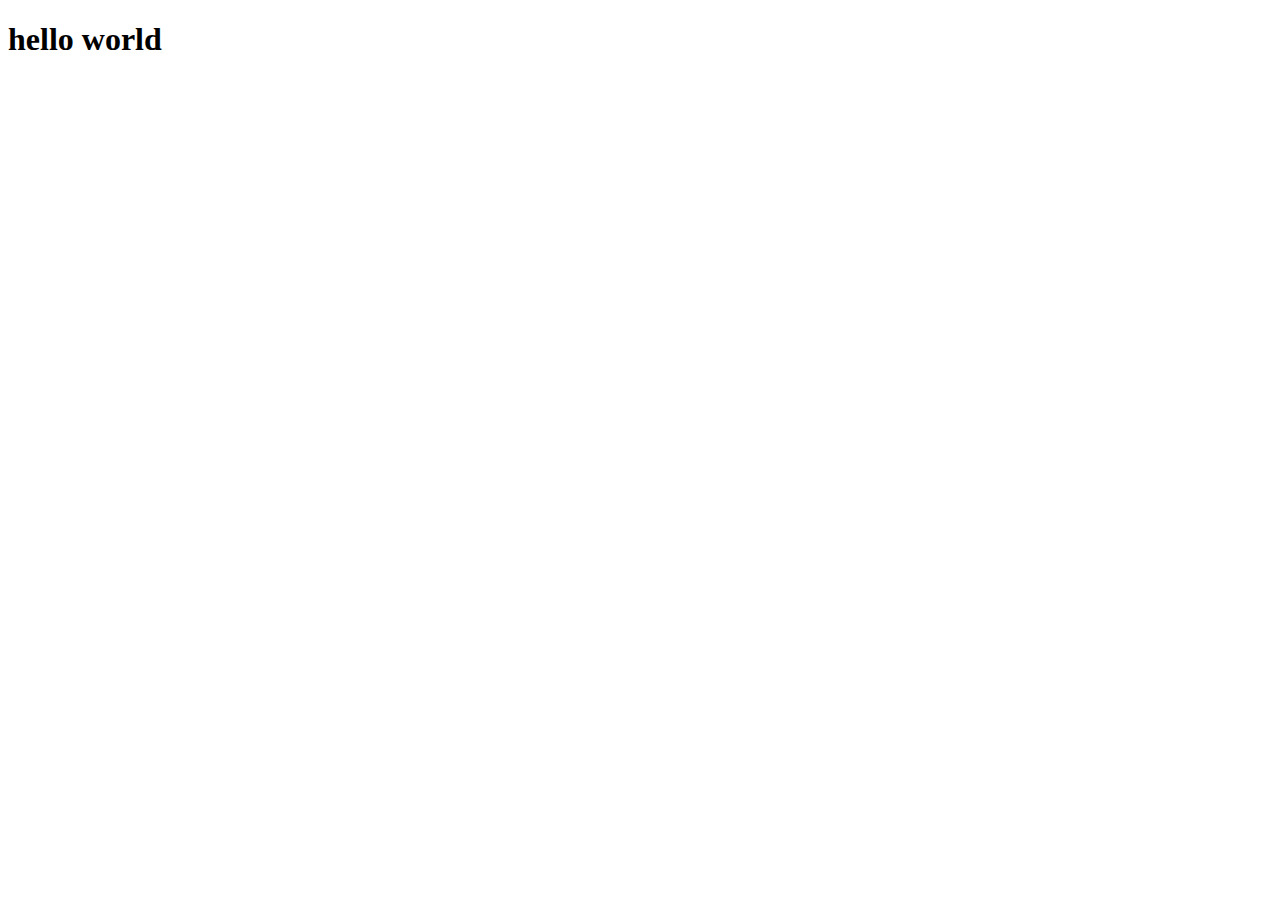
==== Final/index.html @ cf5dac49 "Create index.html" ====
<!DOCTYPE html>
<html lang="en">
<head>
    <meta charset="UTF-8">
    <meta name="viewport" content="width=device-width, initial-scale=1.0">
    <title>Document</title>
</head>
<body>
    <h1>hello world</h1>
</body>
</html>
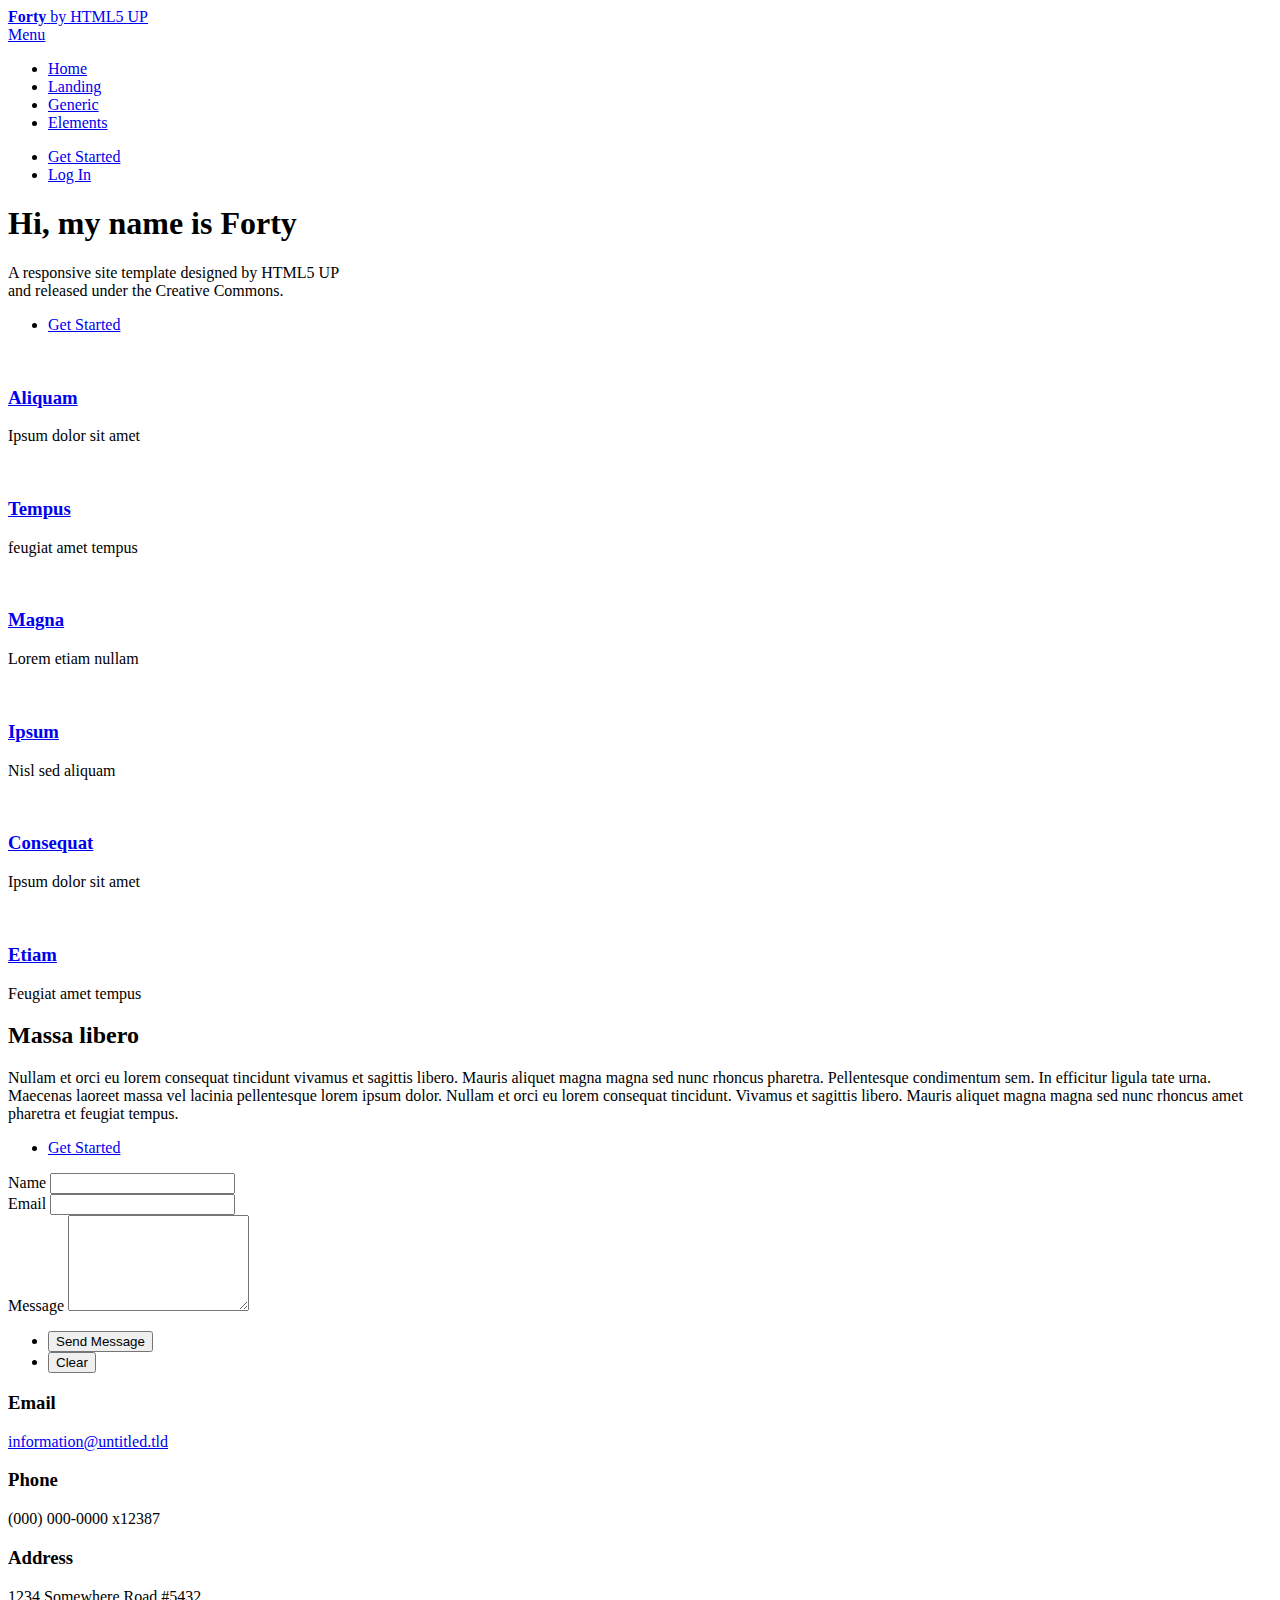
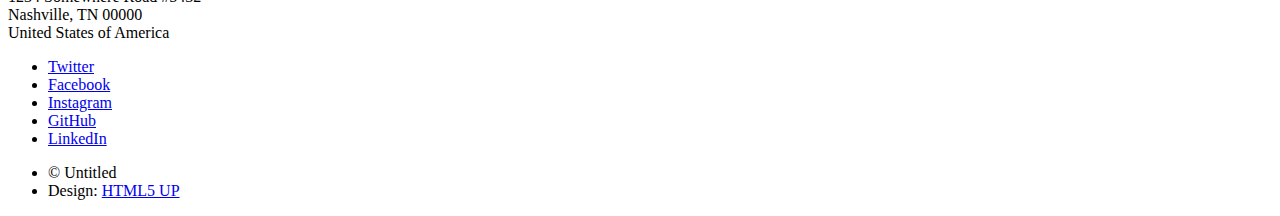
==== commit 26b1578a: "Update index.html" ====
--- a/Final/index.html
+++ b/Final/index.html
@@ -1,11 +1,215 @@
-<!DOCTYPE html>
-<html lang="en">
-<head>
-    <meta charset="UTF-8">
-    <meta name="viewport" content="width=device-width, initial-scale=1.0">
-    <title>Document</title>
-</head>
-<body>
-    <h1>hello world</h1>
-</body>
+<!DOCTYPE HTML>
+<!--
+	Forty by HTML5 UP
+	html5up.net | @ajlkn
+	Free for personal and commercial use under the CCA 3.0 license (html5up.net/license)
+-->
+<html>
+	<head>
+		<title>Forty by HTML5 UP</title>
+		<meta charset="utf-8" />
+		<meta name="viewport" content="width=device-width, initial-scale=1, user-scalable=no" />
+		<link rel="stylesheet" href="assets/css/main.css" />
+		<noscript><link rel="stylesheet" href="assets/css/noscript.css" /></noscript>
+	</head>
+	<body class="is-preload">
+
+		<!-- Wrapper -->
+			<div id="wrapper">
+
+				<!-- Header -->
+					<header id="header" class="alt">
+						<a href="index.html" class="logo"><strong>Forty</strong> <span>by HTML5 UP</span></a>
+						<nav>
+							<a href="#menu">Menu</a>
+						</nav>
+					</header>
+
+				<!-- Menu -->
+					<nav id="menu">
+						<ul class="links">
+							<li><a href="index.html">Home</a></li>
+							<li><a href="landing.html">Landing</a></li>
+							<li><a href="generic.html">Generic</a></li>
+							<li><a href="elements.html">Elements</a></li>
+						</ul>
+						<ul class="actions stacked">
+							<li><a href="#" class="button primary fit">Get Started</a></li>
+							<li><a href="#" class="button fit">Log In</a></li>
+						</ul>
+					</nav>
+
+				<!-- Banner -->
+					<section id="banner" class="major">
+						<div class="inner">
+							<header class="major">
+								<h1>Hi, my name is Forty</h1>
+							</header>
+							<div class="content">
+								<p>A responsive site template designed by HTML5 UP<br />
+								and released under the Creative Commons.</p>
+								<ul class="actions">
+									<li><a href="#one" class="button next scrolly">Get Started</a></li>
+								</ul>
+							</div>
+						</div>
+					</section>
+
+				<!-- Main -->
+					<div id="main">
+
+						<!-- One -->
+							<section id="one" class="tiles">
+								<article>
+									<span class="image">
+										<img src="images/pic01.jpg" alt="" />
+									</span>
+									<header class="major">
+										<h3><a href="landing.html" class="link">Aliquam</a></h3>
+										<p>Ipsum dolor sit amet</p>
+									</header>
+								</article>
+								<article>
+									<span class="image">
+										<img src="images/pic02.jpg" alt="" />
+									</span>
+									<header class="major">
+										<h3><a href="landing.html" class="link">Tempus</a></h3>
+										<p>feugiat amet tempus</p>
+									</header>
+								</article>
+								<article>
+									<span class="image">
+										<img src="images/pic03.jpg" alt="" />
+									</span>
+									<header class="major">
+										<h3><a href="landing.html" class="link">Magna</a></h3>
+										<p>Lorem etiam nullam</p>
+									</header>
+								</article>
+								<article>
+									<span class="image">
+										<img src="images/pic04.jpg" alt="" />
+									</span>
+									<header class="major">
+										<h3><a href="landing.html" class="link">Ipsum</a></h3>
+										<p>Nisl sed aliquam</p>
+									</header>
+								</article>
+								<article>
+									<span class="image">
+										<img src="images/pic05.jpg" alt="" />
+									</span>
+									<header class="major">
+										<h3><a href="landing.html" class="link">Consequat</a></h3>
+										<p>Ipsum dolor sit amet</p>
+									</header>
+								</article>
+								<article>
+									<span class="image">
+										<img src="images/pic06.jpg" alt="" />
+									</span>
+									<header class="major">
+										<h3><a href="landing.html" class="link">Etiam</a></h3>
+										<p>Feugiat amet tempus</p>
+									</header>
+								</article>
+							</section>
+
+						<!-- Two -->
+							<section id="two">
+								<div class="inner">
+									<header class="major">
+										<h2>Massa libero</h2>
+									</header>
+									<p>Nullam et orci eu lorem consequat tincidunt vivamus et sagittis libero. Mauris aliquet magna magna sed nunc rhoncus pharetra. Pellentesque condimentum sem. In efficitur ligula tate urna. Maecenas laoreet massa vel lacinia pellentesque lorem ipsum dolor. Nullam et orci eu lorem consequat tincidunt. Vivamus et sagittis libero. Mauris aliquet magna magna sed nunc rhoncus amet pharetra et feugiat tempus.</p>
+									<ul class="actions">
+										<li><a href="landing.html" class="button next">Get Started</a></li>
+									</ul>
+								</div>
+							</section>
+
+					</div>
+
+				<!-- Contact -->
+					<section id="contact">
+						<div class="inner">
+							<section>
+								<form method="post" action="#">
+									<div class="fields">
+										<div class="field half">
+											<label for="name">Name</label>
+											<input type="text" name="name" id="name" />
+										</div>
+										<div class="field half">
+											<label for="email">Email</label>
+											<input type="text" name="email" id="email" />
+										</div>
+										<div class="field">
+											<label for="message">Message</label>
+											<textarea name="message" id="message" rows="6"></textarea>
+										</div>
+									</div>
+									<ul class="actions">
+										<li><input type="submit" value="Send Message" class="primary" /></li>
+										<li><input type="reset" value="Clear" /></li>
+									</ul>
+								</form>
+							</section>
+							<section class="split">
+								<section>
+									<div class="contact-method">
+										<span class="icon solid alt fa-envelope"></span>
+										<h3>Email</h3>
+										<a href="#">information@untitled.tld</a>
+									</div>
+								</section>
+								<section>
+									<div class="contact-method">
+										<span class="icon solid alt fa-phone"></span>
+										<h3>Phone</h3>
+										<span>(000) 000-0000 x12387</span>
+									</div>
+								</section>
+								<section>
+									<div class="contact-method">
+										<span class="icon solid alt fa-home"></span>
+										<h3>Address</h3>
+										<span>1234 Somewhere Road #5432<br />
+										Nashville, TN 00000<br />
+										United States of America</span>
+									</div>
+								</section>
+							</section>
+						</div>
+					</section>
+
+				<!-- Footer -->
+					<footer id="footer">
+						<div class="inner">
+							<ul class="icons">
+								<li><a href="#" class="icon brands alt fa-twitter"><span class="label">Twitter</span></a></li>
+								<li><a href="#" class="icon brands alt fa-facebook-f"><span class="label">Facebook</span></a></li>
+								<li><a href="#" class="icon brands alt fa-instagram"><span class="label">Instagram</span></a></li>
+								<li><a href="#" class="icon brands alt fa-github"><span class="label">GitHub</span></a></li>
+								<li><a href="#" class="icon brands alt fa-linkedin-in"><span class="label">LinkedIn</span></a></li>
+							</ul>
+							<ul class="copyright">
+								<li>&copy; Untitled</li><li>Design: <a href="https://html5up.net">HTML5 UP</a></li>
+							</ul>
+						</div>
+					</footer>
+
+			</div>
+
+		<!-- Scripts -->
+			<script src="assets/js/jquery.min.js"></script>
+			<script src="assets/js/jquery.scrolly.min.js"></script>
+			<script src="assets/js/jquery.scrollex.min.js"></script>
+			<script src="assets/js/browser.min.js"></script>
+			<script src="assets/js/breakpoints.min.js"></script>
+			<script src="assets/js/util.js"></script>
+			<script src="assets/js/main.js"></script>
+
+	</body>
 </html>
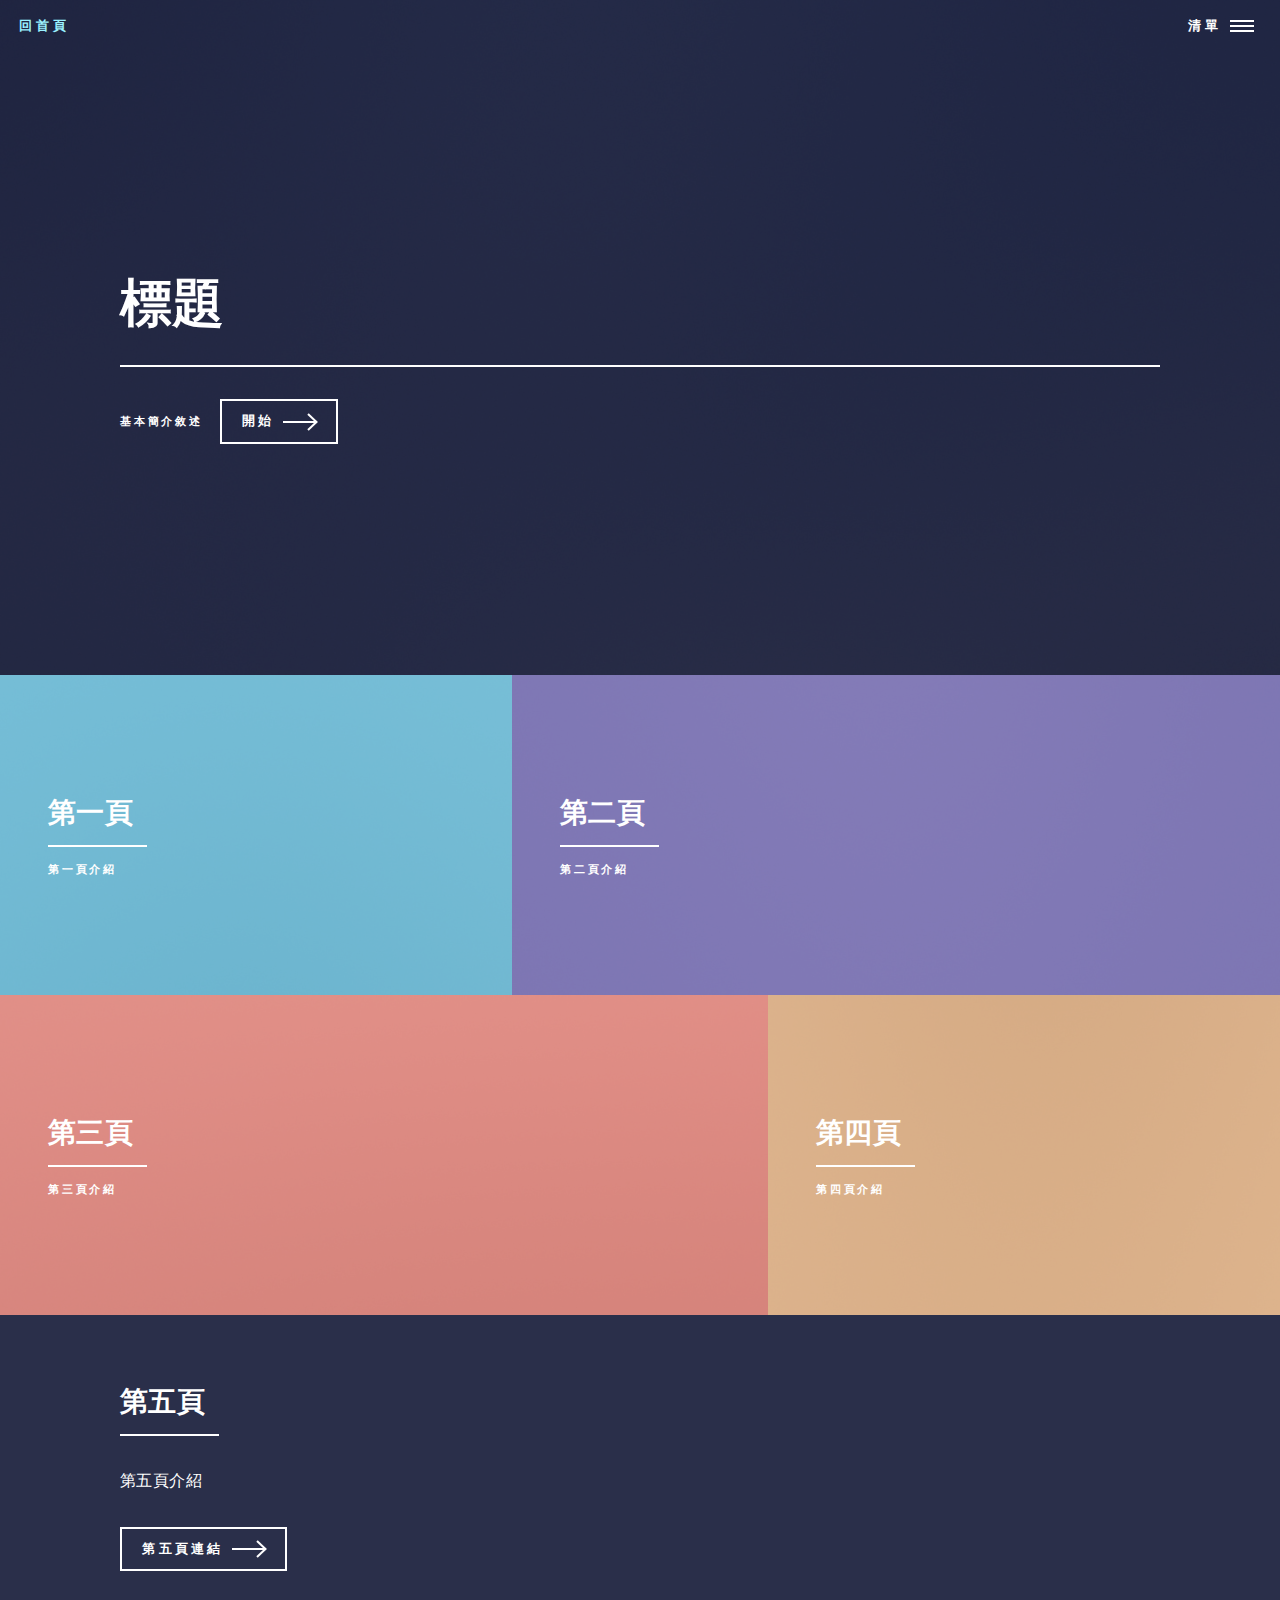
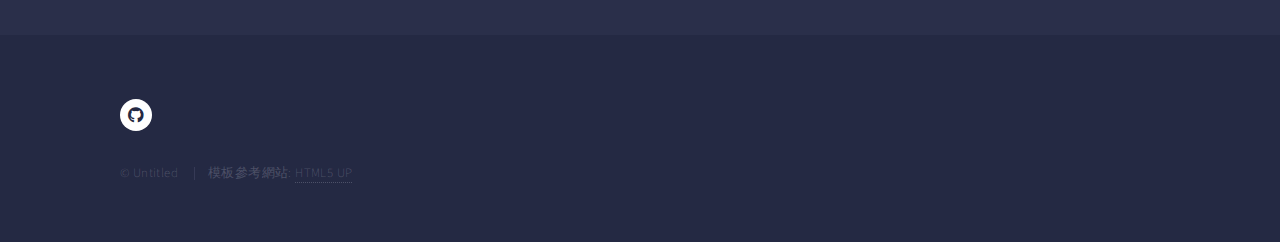
==== commit 9d9ea810: "Update index.html" ====
--- a/Final/index.html
+++ b/Final/index.html
@@ -5,211 +5,194 @@
 	Free for personal and commercial use under the CCA 3.0 license (html5up.net/license)
 -->
 <html>
-	<head>
-		<title>Forty by HTML5 UP</title>
-		<meta charset="utf-8" />
-		<meta name="viewport" content="width=device-width, initial-scale=1, user-scalable=no" />
-		<link rel="stylesheet" href="assets/css/main.css" />
-		<noscript><link rel="stylesheet" href="assets/css/noscript.css" /></noscript>
-	</head>
-	<body class="is-preload">
 
-		<!-- Wrapper -->
-			<div id="wrapper">
+<head>
+    <title>B10856008 期末rwd</title>
+    <meta charset="utf-8" />
+    <meta name="viewport" content="width=device-width, initial-scale=1, user-scalable=no" />
+    <link rel="stylesheet" href="assets/css/main.css" />
+    <noscript><link rel="stylesheet" href="assets/css/noscript.css" /></noscript>
+</head>
 
-				<!-- Header -->
-					<header id="header" class="alt">
-						<a href="index.html" class="logo"><strong>Forty</strong> <span>by HTML5 UP</span></a>
-						<nav>
-							<a href="#menu">Menu</a>
-						</nav>
-					</header>
+<body class="is-preload">
 
-				<!-- Menu -->
-					<nav id="menu">
-						<ul class="links">
-							<li><a href="index.html">Home</a></li>
-							<li><a href="landing.html">Landing</a></li>
-							<li><a href="generic.html">Generic</a></li>
-							<li><a href="elements.html">Elements</a></li>
-						</ul>
-						<ul class="actions stacked">
-							<li><a href="#" class="button primary fit">Get Started</a></li>
-							<li><a href="#" class="button fit">Log In</a></li>
-						</ul>
-					</nav>
+    <!-- Wrapper -->
+    <div id="wrapper">
 
-				<!-- Banner -->
-					<section id="banner" class="major">
-						<div class="inner">
-							<header class="major">
-								<h1>Hi, my name is Forty</h1>
-							</header>
-							<div class="content">
-								<p>A responsive site template designed by HTML5 UP<br />
-								and released under the Creative Commons.</p>
-								<ul class="actions">
-									<li><a href="#one" class="button next scrolly">Get Started</a></li>
-								</ul>
-							</div>
-						</div>
-					</section>
+        <!-- Header -->
+        <header id="header" class="alt">
+            <a href="index.html" class="logo"><span>回首頁</span></a>
+            <nav>
+                <a href="#menu">清單</a>
+            </nav>
+        </header>
 
-				<!-- Main -->
-					<div id="main">
+        <!-- Menu -->
+        <nav id="menu">
+            <ul class="links">
+                <li><a href="index.html">主頁</a></li>
+                <li><a href="">第一頁</a></li>
+                <li><a href="">第二頁</a></li>
+                <li><a href="">第三頁</a></li>
+                <li><a href="">第四頁</a></li>
+                <li><a href="">第五頁</a></li>
+            </ul>
+        </nav>
 
-						<!-- One -->
-							<section id="one" class="tiles">
-								<article>
-									<span class="image">
+        <!-- Banner -->
+        <section id="banner" class="major">
+            <div class="inner">
+                <header class="major">
+                    <h1>標題</h1>
+                </header>
+                <div class="content">
+                    <p>基本簡介敘述</p>
+                    <ul class="actions">
+                        <li><a href="#one" class="button next scrolly">開始</a></li>
+                    </ul>
+                </div>
+            </div>
+        </section>
+
+        <!-- Main -->
+        <div id="main">
+
+            <!-- One -->
+            <section id="one" class="tiles">
+                <article>
+                    <span class="image">
 										<img src="images/pic01.jpg" alt="" />
 									</span>
-									<header class="major">
-										<h3><a href="landing.html" class="link">Aliquam</a></h3>
-										<p>Ipsum dolor sit amet</p>
-									</header>
-								</article>
-								<article>
-									<span class="image">
+                    <header class="major">
+                        <h3><a href="" class="link">第一頁</a></h3>
+                        <p>第一頁介紹</p>
+                    </header>
+                </article>
+                <article>
+                    <span class="image">
 										<img src="images/pic02.jpg" alt="" />
 									</span>
-									<header class="major">
-										<h3><a href="landing.html" class="link">Tempus</a></h3>
-										<p>feugiat amet tempus</p>
-									</header>
-								</article>
-								<article>
-									<span class="image">
+                    <header class="major">
+                        <h3><a href="landing.html" class="link">第二頁</a></h3>
+                        <p>第二頁介紹</p>
+                    </header>
+                </article>
+                <article>
+                    <span class="image">
 										<img src="images/pic03.jpg" alt="" />
 									</span>
-									<header class="major">
-										<h3><a href="landing.html" class="link">Magna</a></h3>
-										<p>Lorem etiam nullam</p>
-									</header>
-								</article>
-								<article>
-									<span class="image">
+                    <header class="major">
+                        <h3><a href="landing.html" class="link">第三頁</a></h3>
+                        <p>第三頁介紹</p>
+                    </header>
+                </article>
+                <article>
+                    <span class="image">
 										<img src="images/pic04.jpg" alt="" />
 									</span>
-									<header class="major">
-										<h3><a href="landing.html" class="link">Ipsum</a></h3>
-										<p>Nisl sed aliquam</p>
-									</header>
-								</article>
-								<article>
-									<span class="image">
-										<img src="images/pic05.jpg" alt="" />
-									</span>
-									<header class="major">
-										<h3><a href="landing.html" class="link">Consequat</a></h3>
-										<p>Ipsum dolor sit amet</p>
-									</header>
-								</article>
-								<article>
-									<span class="image">
-										<img src="images/pic06.jpg" alt="" />
-									</span>
-									<header class="major">
-										<h3><a href="landing.html" class="link">Etiam</a></h3>
-										<p>Feugiat amet tempus</p>
-									</header>
-								</article>
-							</section>
+                    <header class="major">
+                        <h3>
+                            <a href="landing.html" class="link">第四頁</a>
+                        </h3>
+                        <p>第四頁介紹</p>
+                    </header>
+                </article>
+                </header>
+                </article>
+            </section>
 
-						<!-- Two -->
-							<section id="two">
-								<div class="inner">
-									<header class="major">
-										<h2>Massa libero</h2>
-									</header>
-									<p>Nullam et orci eu lorem consequat tincidunt vivamus et sagittis libero. Mauris aliquet magna magna sed nunc rhoncus pharetra. Pellentesque condimentum sem. In efficitur ligula tate urna. Maecenas laoreet massa vel lacinia pellentesque lorem ipsum dolor. Nullam et orci eu lorem consequat tincidunt. Vivamus et sagittis libero. Mauris aliquet magna magna sed nunc rhoncus amet pharetra et feugiat tempus.</p>
-									<ul class="actions">
-										<li><a href="landing.html" class="button next">Get Started</a></li>
-									</ul>
-								</div>
-							</section>
+            <!-- Two -->
+            <section id="two">
+                <div class="inner">
+                    <header class="major">
+                        <h2>第五頁</h2>
+                    </header>
+                    <p>第五頁介紹</p>
+                    <ul class="actions">
+                        <li><a href="" class="button next">第五頁連結</a></li>
+                    </ul>
+                </div>
+            </section>
 
-					</div>
+        </div>
 
-				<!-- Contact -->
-					<section id="contact">
-						<div class="inner">
-							<section>
-								<form method="post" action="#">
-									<div class="fields">
-										<div class="field half">
-											<label for="name">Name</label>
-											<input type="text" name="name" id="name" />
-										</div>
-										<div class="field half">
-											<label for="email">Email</label>
-											<input type="text" name="email" id="email" />
-										</div>
-										<div class="field">
-											<label for="message">Message</label>
-											<textarea name="message" id="message" rows="6"></textarea>
-										</div>
-									</div>
-									<ul class="actions">
-										<li><input type="submit" value="Send Message" class="primary" /></li>
-										<li><input type="reset" value="Clear" /></li>
-									</ul>
-								</form>
-							</section>
-							<section class="split">
-								<section>
-									<div class="contact-method">
-										<span class="icon solid alt fa-envelope"></span>
-										<h3>Email</h3>
-										<a href="#">information@untitled.tld</a>
-									</div>
-								</section>
-								<section>
-									<div class="contact-method">
-										<span class="icon solid alt fa-phone"></span>
-										<h3>Phone</h3>
-										<span>(000) 000-0000 x12387</span>
-									</div>
-								</section>
-								<section>
-									<div class="contact-method">
-										<span class="icon solid alt fa-home"></span>
-										<h3>Address</h3>
-										<span>1234 Somewhere Road #5432<br />
+        <!-- Contact -->
+        <!--       <section id="contact">
+            <div class="inner">
+                <section>
+                    <form method="post" action="#">
+                        <div class="fields">
+                            <div class="field half">
+                                <label for="name">Name</label>
+                                <input type="text" name="name" id="name" />
+                            </div>
+                            <div class="field half">
+                                <label for="email">Email</label>
+                                <input type="text" name="email" id="email" />
+                            </div>
+                            <div class="field">
+                                <label for="message">Message</label>
+                                <textarea name="message" id="message" rows="6"></textarea>
+                            </div>
+                        </div>
+                        <ul class="actions">
+                            <li><input type="submit" value="Send Message" class="primary" /></li>
+                            <li><input type="reset" value="Clear" /></li>
+                        </ul>
+                    </form>
+                </section>
+                <section class="split">
+                    <section>
+                        <div class="contact-method">
+                            <span class="icon solid alt fa-envelope"></span>
+                            <h3>Email</h3>
+                            <a href="#">information@untitled.tld</a>
+                        </div>
+                    </section>
+                    <section>
+                        <div class="contact-method">
+                            <span class="icon solid alt fa-phone"></span>
+                            <h3>Phone</h3>
+                            <span>(000) 000-0000 x12387</span>
+                        </div>
+                    </section>
+                    <section>
+                        <div class="contact-method">
+                            <span class="icon solid alt fa-home"></span>
+                            <h3>Address</h3>
+                            <span>1234 Somewhere Road #5432<br />
 										Nashville, TN 00000<br />
 										United States of America</span>
-									</div>
-								</section>
-							</section>
-						</div>
-					</section>
+                        </div>
+                    </section>
+                </section>
+            </div>
+        </section>
+-->
+        <!-- Footer -->
+        <footer id="footer">
+            <div class="inner">
+                <ul class="icons">
+                    <li><a href="#" class="icon brands alt fa-github"><span class="label">GitHub</span></a></li>
+                </ul>
+                <ul class="copyright">
+                    <li>&copy; Untitled</li>
+                    <li>模板參考網站: <a href="https://html5up.net">HTML5 UP</a></li>
+                </ul>
+            </div>
+        </footer>
 
-				<!-- Footer -->
-					<footer id="footer">
-						<div class="inner">
-							<ul class="icons">
-								<li><a href="#" class="icon brands alt fa-twitter"><span class="label">Twitter</span></a></li>
-								<li><a href="#" class="icon brands alt fa-facebook-f"><span class="label">Facebook</span></a></li>
-								<li><a href="#" class="icon brands alt fa-instagram"><span class="label">Instagram</span></a></li>
-								<li><a href="#" class="icon brands alt fa-github"><span class="label">GitHub</span></a></li>
-								<li><a href="#" class="icon brands alt fa-linkedin-in"><span class="label">LinkedIn</span></a></li>
-							</ul>
-							<ul class="copyright">
-								<li>&copy; Untitled</li><li>Design: <a href="https://html5up.net">HTML5 UP</a></li>
-							</ul>
-						</div>
-					</footer>
+    </div>
 
-			</div>
+    <!-- Scripts -->
+    <script src="assets/js/jquery.min.js"></script>
+    <script src="assets/js/jquery.scrolly.min.js"></script>
+    <script src="assets/js/jquery.scrollex.min.js"></script>
+    <script src="assets/js/browser.min.js"></script>
+    <script src="assets/js/breakpoints.min.js"></script>
+    <script src="assets/js/util.js"></script>
+    <script src="assets/js/main.js"></script>
 
-		<!-- Scripts -->
-			<script src="assets/js/jquery.min.js"></script>
-			<script src="assets/js/jquery.scrolly.min.js"></script>
-			<script src="assets/js/jquery.scrollex.min.js"></script>
-			<script src="assets/js/browser.min.js"></script>
-			<script src="assets/js/breakpoints.min.js"></script>
-			<script src="assets/js/util.js"></script>
-			<script src="assets/js/main.js"></script>
+</body>
 
-	</body>
 </html>
--- a/Final/assets/css/main.css
+++ b/Final/assets/css/main.css
@@ -0,0 +1,3952 @@
+@import url(fontawesome-all.min.css);
+@import url("https://fonts.googleapis.com/css?family=Source+Sans+Pro:300,300italic,600,600italic");
+
+/*
+	Forty by HTML5 UP
+	html5up.net | @ajlkn
+	Free for personal and commercial use under the CCA 3.0 license (html5up.net/license)
+*/
+
+html, body, div, span, applet, object,
+iframe, h1, h2, h3, h4, h5, h6, p, blockquote,
+pre, a, abbr, acronym, address, big, cite,
+code, del, dfn, em, img, ins, kbd, q, s, samp,
+small, strike, strong, sub, sup, tt, var, b,
+u, i, center, dl, dt, dd, ol, ul, li, fieldset,
+form, label, legend, table, caption, tbody,
+tfoot, thead, tr, th, td, article, aside,
+canvas, details, embed, figure, figcaption,
+footer, header, hgroup, menu, nav, output, ruby,
+section, summary, time, mark, audio, video {
+	margin: 0;
+	padding: 0;
+	border: 0;
+	font-size: 100%;
+	font: inherit;
+	vertical-align: baseline;}
+
+article, aside, details, figcaption, figure,
+footer, header, hgroup, menu, nav, section {
+	display: block;}
+
+body {
+	line-height: 1;
+}
+
+ol, ul {
+	list-style: none;
+}
+
+blockquote, q {
+	quotes: none;
+}
+
+	blockquote:before, blockquote:after, q:before, q:after {
+		content: '';
+		content: none;
+	}
+
+table {
+	border-collapse: collapse;
+	border-spacing: 0;
+}
+
+body {
+	-webkit-text-size-adjust: none;
+}
+
+mark {
+	background-color: transparent;
+	color: inherit;
+}
+
+input::-moz-focus-inner {
+	border: 0;
+	padding: 0;
+}
+
+input, select, textarea {
+	-moz-appearance: none;
+	-webkit-appearance: none;
+	-ms-appearance: none;
+	appearance: none;
+}
+
+/* Basic */
+
+	@-ms-viewport {
+		width: device-width;
+	}
+
+	body {
+		-ms-overflow-style: scrollbar;
+	}
+
+	@media screen and (max-width: 480px) {
+
+		html, body {
+			min-width: 320px;
+		}
+
+	}
+
+	html {
+		box-sizing: border-box;
+	}
+
+	*, *:before, *:after {
+		box-sizing: inherit;
+	}
+
+	body {
+		background: #242943;
+	}
+
+		body.is-preload *, body.is-preload *:before, body.is-preload *:after {
+			-moz-animation: none !important;
+			-webkit-animation: none !important;
+			-ms-animation: none !important;
+			animation: none !important;
+			-moz-transition: none !important;
+			-webkit-transition: none !important;
+			-ms-transition: none !important;
+			transition: none !important;
+		}
+
+/* Type */
+
+	body, input, select, textarea {
+		color: #ffffff;
+		font-family: "Source Sans Pro", Helvetica, sans-serif;
+		font-size: 17pt;
+		font-weight: 300;
+		letter-spacing: 0.025em;
+		line-height: 1.65;
+	}
+
+		@media screen and (max-width: 1680px) {
+
+			body, input, select, textarea {
+				font-size: 14pt;
+			}
+
+		}
+
+		@media screen and (max-width: 1280px) {
+
+			body, input, select, textarea {
+				font-size: 12pt;
+			}
+
+		}
+
+		@media screen and (max-width: 360px) {
+
+			body, input, select, textarea {
+				font-size: 11pt;
+			}
+
+		}
+
+	a {
+		-moz-transition: color 0.2s ease-in-out, border-bottom-color 0.2s ease-in-out;
+		-webkit-transition: color 0.2s ease-in-out, border-bottom-color 0.2s ease-in-out;
+		-ms-transition: color 0.2s ease-in-out, border-bottom-color 0.2s ease-in-out;
+		transition: color 0.2s ease-in-out, border-bottom-color 0.2s ease-in-out;
+		border-bottom: dotted 1px;
+		color: inherit;
+		text-decoration: none;
+	}
+
+		a:hover {
+			border-bottom-color: transparent;
+			color: #9bf1ff !important;
+		}
+
+		a:active {
+			color: #53e3fb !important;
+		}
+
+	strong, b {
+		color: #ffffff;
+		font-weight: 600;
+	}
+
+	em, i {
+		font-style: italic;
+	}
+
+	p {
+		margin: 0 0 2em 0;
+	}
+
+	h1, h2, h3, h4, h5, h6 {
+		color: #ffffff;
+		font-weight: 600;
+		line-height: 1.65;
+		margin: 0 0 1em 0;
+	}
+
+		h1 a, h2 a, h3 a, h4 a, h5 a, h6 a {
+			color: inherit;
+			border-bottom: 0;
+		}
+
+	h1 {
+		font-size: 2.5em;
+	}
+
+	h2 {
+		font-size: 1.75em;
+	}
+
+	h3 {
+		font-size: 1.35em;
+	}
+
+	h4 {
+		font-size: 1.1em;
+	}
+
+	h5 {
+		font-size: 0.9em;
+	}
+
+	h6 {
+		font-size: 0.7em;
+	}
+
+	@media screen and (max-width: 736px) {
+
+		h1 {
+			font-size: 2em;
+		}
+
+		h2 {
+			font-size: 1.5em;
+		}
+
+		h3 {
+			font-size: 1.25em;
+		}
+
+	}
+
+	sub {
+		font-size: 0.8em;
+		position: relative;
+		top: 0.5em;
+	}
+
+	sup {
+		font-size: 0.8em;
+		position: relative;
+		top: -0.5em;
+	}
+
+	blockquote {
+		border-left: solid 4px rgba(212, 212, 255, 0.1);
+		font-style: italic;
+		margin: 0 0 2em 0;
+		padding: 0.5em 0 0.5em 2em;
+	}
+
+	code {
+		background: rgba(212, 212, 255, 0.035);
+		font-family: "Courier New", monospace;
+		font-size: 0.9em;
+		margin: 0 0.25em;
+		padding: 0.25em 0.65em;
+	}
+
+	pre {
+		-webkit-overflow-scrolling: touch;
+		font-family: "Courier New", monospace;
+		font-size: 0.9em;
+		margin: 0 0 2em 0;
+	}
+
+		pre code {
+			display: block;
+			line-height: 1.75;
+			padding: 1em 1.5em;
+			overflow-x: auto;
+		}
+
+	hr {
+		border: 0;
+		border-bottom: solid 1px rgba(212, 212, 255, 0.1);
+		margin: 2em 0;
+	}
+
+		hr.major {
+			margin: 3em 0;
+		}
+
+	.align-left {
+		text-align: left;
+	}
+
+	.align-center {
+		text-align: center;
+	}
+
+	.align-right {
+		text-align: right;
+	}
+
+/* Row */
+
+	.row {
+		display: flex;
+		flex-wrap: wrap;
+		box-sizing: border-box;
+		align-items: stretch;
+	}
+
+		.row > * {
+			box-sizing: border-box;
+		}
+
+		.row.gtr-uniform > * > :last-child {
+			margin-bottom: 0;
+		}
+
+		.row.aln-left {
+			justify-content: flex-start;
+		}
+
+		.row.aln-center {
+			justify-content: center;
+		}
+
+		.row.aln-right {
+			justify-content: flex-end;
+		}
+
+		.row.aln-top {
+			align-items: flex-start;
+		}
+
+		.row.aln-middle {
+			align-items: center;
+		}
+
+		.row.aln-bottom {
+			align-items: flex-end;
+		}
+
+		.row > .imp {
+			order: -1;
+		}
+
+		.row > .col-1 {
+			width: 8.33333%;
+		}
+
+		.row > .off-1 {
+			margin-left: 8.33333%;
+		}
+
+		.row > .col-2 {
+			width: 16.66667%;
+		}
+
+		.row > .off-2 {
+			margin-left: 16.66667%;
+		}
+
+		.row > .col-3 {
+			width: 25%;
+		}
+
+		.row > .off-3 {
+			margin-left: 25%;
+		}
+
+		.row > .col-4 {
+			width: 33.33333%;
+		}
+
+		.row > .off-4 {
+			margin-left: 33.33333%;
+		}
+
+		.row > .col-5 {
+			width: 41.66667%;
+		}
+
+		.row > .off-5 {
+			margin-left: 41.66667%;
+		}
+
+		.row > .col-6 {
+			width: 50%;
+		}
+
+		.row > .off-6 {
+			margin-left: 50%;
+		}
+
+		.row > .col-7 {
+			width: 58.33333%;
+		}
+
+		.row > .off-7 {
+			margin-left: 58.33333%;
+		}
+
+		.row > .col-8 {
+			width: 66.66667%;
+		}
+
+		.row > .off-8 {
+			margin-left: 66.66667%;
+		}
+
+		.row > .col-9 {
+			width: 75%;
+		}
+
+		.row > .off-9 {
+			margin-left: 75%;
+		}
+
+		.row > .col-10 {
+			width: 83.33333%;
+		}
+
+		.row > .off-10 {
+			margin-left: 83.33333%;
+		}
+
+		.row > .col-11 {
+			width: 91.66667%;
+		}
+
+		.row > .off-11 {
+			margin-left: 91.66667%;
+		}
+
+		.row > .col-12 {
+			width: 100%;
+		}
+
+		.row > .off-12 {
+			margin-left: 100%;
+		}
+
+		.row.gtr-0 {
+			margin-top: 0;
+			margin-left: 0em;
+		}
+
+			.row.gtr-0 > * {
+				padding: 0 0 0 0em;
+			}
+
+			.row.gtr-0.gtr-uniform {
+				margin-top: 0em;
+			}
+
+				.row.gtr-0.gtr-uniform > * {
+					padding-top: 0em;
+				}
+
+		.row.gtr-25 {
+			margin-top: 0;
+			margin-left: -0.5em;
+		}
+
+			.row.gtr-25 > * {
+				padding: 0 0 0 0.5em;
+			}
+
+			.row.gtr-25.gtr-uniform {
+				margin-top: -0.5em;
+			}
+
+				.row.gtr-25.gtr-uniform > * {
+					padding-top: 0.5em;
+				}
+
+		.row.gtr-50 {
+			margin-top: 0;
+			margin-left: -1em;
+		}
+
+			.row.gtr-50 > * {
+				padding: 0 0 0 1em;
+			}
+
+			.row.gtr-50.gtr-uniform {
+				margin-top: -1em;
+			}
+
+				.row.gtr-50.gtr-uniform > * {
+					padding-top: 1em;
+				}
+
+		.row {
+			margin-top: 0;
+			margin-left: -2em;
+		}
+
+			.row > * {
+				padding: 0 0 0 2em;
+			}
+
+			.row.gtr-uniform {
+				margin-top: -2em;
+			}
+
+				.row.gtr-uniform > * {
+					padding-top: 2em;
+				}
+
+		.row.gtr-150 {
+			margin-top: 0;
+			margin-left: -3em;
+		}
+
+			.row.gtr-150 > * {
+				padding: 0 0 0 3em;
+			}
+
+			.row.gtr-150.gtr-uniform {
+				margin-top: -3em;
+			}
+
+				.row.gtr-150.gtr-uniform > * {
+					padding-top: 3em;
+				}
+
+		.row.gtr-200 {
+			margin-top: 0;
+			margin-left: -4em;
+		}
+
+			.row.gtr-200 > * {
+				padding: 0 0 0 4em;
+			}
+
+			.row.gtr-200.gtr-uniform {
+				margin-top: -4em;
+			}
+
+				.row.gtr-200.gtr-uniform > * {
+					padding-top: 4em;
+				}
+
+		@media screen and (max-width: 1680px) {
+
+			.row {
+				display: flex;
+				flex-wrap: wrap;
+				box-sizing: border-box;
+				align-items: stretch;
+			}
+
+				.row > * {
+					box-sizing: border-box;
+				}
+
+				.row.gtr-uniform > * > :last-child {
+					margin-bottom: 0;
+				}
+
+				.row.aln-left {
+					justify-content: flex-start;
+				}
+
+				.row.aln-center {
+					justify-content: center;
+				}
+
+				.row.aln-right {
+					justify-content: flex-end;
+				}
+
+				.row.aln-top {
+					align-items: flex-start;
+				}
+
+				.row.aln-middle {
+					align-items: center;
+				}
+
+				.row.aln-bottom {
+					align-items: flex-end;
+				}
+
+				.row > .imp-xlarge {
+					order: -1;
+				}
+
+				.row > .col-1-xlarge {
+					width: 8.33333%;
+				}
+
+				.row > .off-1-xlarge {
+					margin-left: 8.33333%;
+				}
+
+				.row > .col-2-xlarge {
+					width: 16.66667%;
+				}
+
+				.row > .off-2-xlarge {
+					margin-left: 16.66667%;
+				}
+
+				.row > .col-3-xlarge {
+					width: 25%;
+				}
+
+				.row > .off-3-xlarge {
+					margin-left: 25%;
+				}
+
+				.row > .col-4-xlarge {
+					width: 33.33333%;
+				}
+
+				.row > .off-4-xlarge {
+					margin-left: 33.33333%;
+				}
+
+				.row > .col-5-xlarge {
+					width: 41.66667%;
+				}
+
+				.row > .off-5-xlarge {
+					margin-left: 41.66667%;
+				}
+
+				.row > .col-6-xlarge {
+					width: 50%;
+				}
+
+				.row > .off-6-xlarge {
+					margin-left: 50%;
+				}
+
+				.row > .col-7-xlarge {
+					width: 58.33333%;
+				}
+
+				.row > .off-7-xlarge {
+					margin-left: 58.33333%;
+				}
+
+				.row > .col-8-xlarge {
+					width: 66.66667%;
+				}
+
+				.row > .off-8-xlarge {
+					margin-left: 66.66667%;
+				}
+
+				.row > .col-9-xlarge {
+					width: 75%;
+				}
+
+				.row > .off-9-xlarge {
+					margin-left: 75%;
+				}
+
+				.row > .col-10-xlarge {
+					width: 83.33333%;
+				}
+
+				.row > .off-10-xlarge {
+					margin-left: 83.33333%;
+				}
+
+				.row > .col-11-xlarge {
+					width: 91.66667%;
+				}
+
+				.row > .off-11-xlarge {
+					margin-left: 91.66667%;
+				}
+
+				.row > .col-12-xlarge {
+					width: 100%;
+				}
+
+				.row > .off-12-xlarge {
+					margin-left: 100%;
+				}
+
+				.row.gtr-0 {
+					margin-top: 0;
+					margin-left: 0em;
+				}
+
+					.row.gtr-0 > * {
+						padding: 0 0 0 0em;
+					}
+
+					.row.gtr-0.gtr-uniform {
+						margin-top: 0em;
+					}
+
+						.row.gtr-0.gtr-uniform > * {
+							padding-top: 0em;
+						}
+
+				.row.gtr-25 {
+					margin-top: 0;
+					margin-left: -0.5em;
+				}
+
+					.row.gtr-25 > * {
+						padding: 0 0 0 0.5em;
+					}
+
+					.row.gtr-25.gtr-uniform {
+						margin-top: -0.5em;
+					}
+
+						.row.gtr-25.gtr-uniform > * {
+							padding-top: 0.5em;
+						}
+
+				.row.gtr-50 {
+					margin-top: 0;
+					margin-left: -1em;
+				}
+
+					.row.gtr-50 > * {
+						padding: 0 0 0 1em;
+					}
+
+					.row.gtr-50.gtr-uniform {
+						margin-top: -1em;
+					}
+
+						.row.gtr-50.gtr-uniform > * {
+							padding-top: 1em;
+						}
+
+				.row {
+					margin-top: 0;
+					margin-left: -2em;
+				}
+
+					.row > * {
+						padding: 0 0 0 2em;
+					}
+
+					.row.gtr-uniform {
+						margin-top: -2em;
+					}
+
+						.row.gtr-uniform > * {
+							padding-top: 2em;
+						}
+
+				.row.gtr-150 {
+					margin-top: 0;
+					margin-left: -3em;
+				}
+
+					.row.gtr-150 > * {
+						padding: 0 0 0 3em;
+					}
+
+					.row.gtr-150.gtr-uniform {
+						margin-top: -3em;
+					}
+
+						.row.gtr-150.gtr-uniform > * {
+							padding-top: 3em;
+						}
+
+				.row.gtr-200 {
+					margin-top: 0;
+					margin-left: -4em;
+				}
+
+					.row.gtr-200 > * {
+						padding: 0 0 0 4em;
+					}
+
+					.row.gtr-200.gtr-uniform {
+						margin-top: -4em;
+					}
+
+						.row.gtr-200.gtr-uniform > * {
+							padding-top: 4em;
+						}
+
+		}
+
+		@media screen and (max-width: 1280px) {
+
+			.row {
+				display: flex;
+				flex-wrap: wrap;
+				box-sizing: border-box;
+				align-items: stretch;
+			}
+
+				.row > * {
+					box-sizing: border-box;
+				}
+
+				.row.gtr-uniform > * > :last-child {
+					margin-bottom: 0;
+				}
+
+				.row.aln-left {
+					justify-content: flex-start;
+				}
+
+				.row.aln-center {
+					justify-content: center;
+				}
+
+				.row.aln-right {
+					justify-content: flex-end;
+				}
+
+				.row.aln-top {
+					align-items: flex-start;
+				}
+
+				.row.aln-middle {
+					align-items: center;
+				}
+
+				.row.aln-bottom {
+					align-items: flex-end;
+				}
+
+				.row > .imp-large {
+					order: -1;
+				}
+
+				.row > .col-1-large {
+					width: 8.33333%;
+				}
+
+				.row > .off-1-large {
+					margin-left: 8.33333%;
+				}
+
+				.row > .col-2-large {
+					width: 16.66667%;
+				}
+
+				.row > .off-2-large {
+					margin-left: 16.66667%;
+				}
+
+				.row > .col-3-large {
+					width: 25%;
+				}
+
+				.row > .off-3-large {
+					margin-left: 25%;
+				}
+
+				.row > .col-4-large {
+					width: 33.33333%;
+				}
+
+				.row > .off-4-large {
+					margin-left: 33.33333%;
+				}
+
+				.row > .col-5-large {
+					width: 41.66667%;
+				}
+
+				.row > .off-5-large {
+					margin-left: 41.66667%;
+				}
+
+				.row > .col-6-large {
+					width: 50%;
+				}
+
+				.row > .off-6-large {
+					margin-left: 50%;
+				}
+
+				.row > .col-7-large {
+					width: 58.33333%;
+				}
+
+				.row > .off-7-large {
+					margin-left: 58.33333%;
+				}
+
+				.row > .col-8-large {
+					width: 66.66667%;
+				}
+
+				.row > .off-8-large {
+					margin-left: 66.66667%;
+				}
+
+				.row > .col-9-large {
+					width: 75%;
+				}
+
+				.row > .off-9-large {
+					margin-left: 75%;
+				}
+
+				.row > .col-10-large {
+					width: 83.33333%;
+				}
+
+				.row > .off-10-large {
+					margin-left: 83.33333%;
+				}
+
+				.row > .col-11-large {
+					width: 91.66667%;
+				}
+
+				.row > .off-11-large {
+					margin-left: 91.66667%;
+				}
+
+				.row > .col-12-large {
+					width: 100%;
+				}
+
+				.row > .off-12-large {
+					margin-left: 100%;
+				}
+
+				.row.gtr-0 {
+					margin-top: 0;
+					margin-left: 0em;
+				}
+
+					.row.gtr-0 > * {
+						padding: 0 0 0 0em;
+					}
+
+					.row.gtr-0.gtr-uniform {
+						margin-top: 0em;
+					}
+
+						.row.gtr-0.gtr-uniform > * {
+							padding-top: 0em;
+						}
+
+				.row.gtr-25 {
+					margin-top: 0;
+					margin-left: -0.375em;
+				}
+
+					.row.gtr-25 > * {
+						padding: 0 0 0 0.375em;
+					}
+
+					.row.gtr-25.gtr-uniform {
+						margin-top: -0.375em;
+					}
+
+						.row.gtr-25.gtr-uniform > * {
+							padding-top: 0.375em;
+						}
+
+				.row.gtr-50 {
+					margin-top: 0;
+					margin-left: -0.75em;
+				}
+
+					.row.gtr-50 > * {
+						padding: 0 0 0 0.75em;
+					}
+
+					.row.gtr-50.gtr-uniform {
+						margin-top: -0.75em;
+					}
+
+						.row.gtr-50.gtr-uniform > * {
+							padding-top: 0.75em;
+						}
+
+				.row {
+					margin-top: 0;
+					margin-left: -1.5em;
+				}
+
+					.row > * {
+						padding: 0 0 0 1.5em;
+					}
+
+					.row.gtr-uniform {
+						margin-top: -1.5em;
+					}
+
+						.row.gtr-uniform > * {
+							padding-top: 1.5em;
+						}
+
+				.row.gtr-150 {
+					margin-top: 0;
+					margin-left: -2.25em;
+				}
+
+					.row.gtr-150 > * {
+						padding: 0 0 0 2.25em;
+					}
+
+					.row.gtr-150.gtr-uniform {
+						margin-top: -2.25em;
+					}
+
+						.row.gtr-150.gtr-uniform > * {
+							padding-top: 2.25em;
+						}
+
+				.row.gtr-200 {
+					margin-top: 0;
+					margin-left: -3em;
+				}
+
+					.row.gtr-200 > * {
+						padding: 0 0 0 3em;
+					}
+
+					.row.gtr-200.gtr-uniform {
+						margin-top: -3em;
+					}
+
+						.row.gtr-200.gtr-uniform > * {
+							padding-top: 3em;
+						}
+
+		}
+
+		@media screen and (max-width: 980px) {
+
+			.row {
+				display: flex;
+				flex-wrap: wrap;
+				box-sizing: border-box;
+				align-items: stretch;
+			}
+
+				.row > * {
+					box-sizing: border-box;
+				}
+
+				.row.gtr-uniform > * > :last-child {
+					margin-bottom: 0;
+				}
+
+				.row.aln-left {
+					justify-content: flex-start;
+				}
+
+				.row.aln-center {
+					justify-content: center;
+				}
+
+				.row.aln-right {
+					justify-content: flex-end;
+				}
+
+				.row.aln-top {
+					align-items: flex-start;
+				}
+
+				.row.aln-middle {
+					align-items: center;
+				}
+
+				.row.aln-bottom {
+					align-items: flex-end;
+				}
+
+				.row > .imp-medium {
+					order: -1;
+				}
+
+				.row > .col-1-medium {
+					width: 8.33333%;
+				}
+
+				.row > .off-1-medium {
+					margin-left: 8.33333%;
+				}
+
+				.row > .col-2-medium {
+					width: 16.66667%;
+				}
+
+				.row > .off-2-medium {
+					margin-left: 16.66667%;
+				}
+
+				.row > .col-3-medium {
+					width: 25%;
+				}
+
+				.row > .off-3-medium {
+					margin-left: 25%;
+				}
+
+				.row > .col-4-medium {
+					width: 33.33333%;
+				}
+
+				.row > .off-4-medium {
+					margin-left: 33.33333%;
+				}
+
+				.row > .col-5-medium {
+					width: 41.66667%;
+				}
+
+				.row > .off-5-medium {
+					margin-left: 41.66667%;
+				}
+
+				.row > .col-6-medium {
+					width: 50%;
+				}
+
+				.row > .off-6-medium {
+					margin-left: 50%;
+				}
+
+				.row > .col-7-medium {
+					width: 58.33333%;
+				}
+
+				.row > .off-7-medium {
+					margin-left: 58.33333%;
+				}
+
+				.row > .col-8-medium {
+					width: 66.66667%;
+				}
+
+				.row > .off-8-medium {
+					margin-left: 66.66667%;
+				}
+
+				.row > .col-9-medium {
+					width: 75%;
+				}
+
+				.row > .off-9-medium {
+					margin-left: 75%;
+				}
+
+				.row > .col-10-medium {
+					width: 83.33333%;
+				}
+
+				.row > .off-10-medium {
+					margin-left: 83.33333%;
+				}
+
+				.row > .col-11-medium {
+					width: 91.66667%;
+				}
+
+				.row > .off-11-medium {
+					margin-left: 91.66667%;
+				}
+
+				.row > .col-12-medium {
+					width: 100%;
+				}
+
+				.row > .off-12-medium {
+					margin-left: 100%;
+				}
+
+				.row.gtr-0 {
+					margin-top: 0;
+					margin-left: 0em;
+				}
+
+					.row.gtr-0 > * {
+						padding: 0 0 0 0em;
+					}
+
+					.row.gtr-0.gtr-uniform {
+						margin-top: 0em;
+					}
+
+						.row.gtr-0.gtr-uniform > * {
+							padding-top: 0em;
+						}
+
+				.row.gtr-25 {
+					margin-top: 0;
+					margin-left: -0.375em;
+				}
+
+					.row.gtr-25 > * {
+						padding: 0 0 0 0.375em;
+					}
+
+					.row.gtr-25.gtr-uniform {
+						margin-top: -0.375em;
+					}
+
+						.row.gtr-25.gtr-uniform > * {
+							padding-top: 0.375em;
+						}
+
+				.row.gtr-50 {
+					margin-top: 0;
+					margin-left: -0.75em;
+				}
+
+					.row.gtr-50 > * {
+						padding: 0 0 0 0.75em;
+					}
+
+					.row.gtr-50.gtr-uniform {
+						margin-top: -0.75em;
+					}
+
+						.row.gtr-50.gtr-uniform > * {
+							padding-top: 0.75em;
+						}
+
+				.row {
+					margin-top: 0;
+					margin-left: -1.5em;
+				}
+
+					.row > * {
+						padding: 0 0 0 1.5em;
+					}
+
+					.row.gtr-uniform {
+						margin-top: -1.5em;
+					}
+
+						.row.gtr-uniform > * {
+							padding-top: 1.5em;
+						}
+
+				.row.gtr-150 {
+					margin-top: 0;
+					margin-left: -2.25em;
+				}
+
+					.row.gtr-150 > * {
+						padding: 0 0 0 2.25em;
+					}
+
+					.row.gtr-150.gtr-uniform {
+						margin-top: -2.25em;
+					}
+
+						.row.gtr-150.gtr-uniform > * {
+							padding-top: 2.25em;
+						}
+
+				.row.gtr-200 {
+					margin-top: 0;
+					margin-left: -3em;
+				}
+
+					.row.gtr-200 > * {
+						padding: 0 0 0 3em;
+					}
+
+					.row.gtr-200.gtr-uniform {
+						margin-top: -3em;
+					}
+
+						.row.gtr-200.gtr-uniform > * {
+							padding-top: 3em;
+						}
+
+		}
+
+		@media screen and (max-width: 736px) {
+
+			.row {
+				display: flex;
+				flex-wrap: wrap;
+				box-sizing: border-box;
+				align-items: stretch;
+			}
+
+				.row > * {
+					box-sizing: border-box;
+				}
+
+				.row.gtr-uniform > * > :last-child {
+					margin-bottom: 0;
+				}
+
+				.row.aln-left {
+					justify-content: flex-start;
+				}
+
+				.row.aln-center {
+					justify-content: center;
+				}
+
+				.row.aln-right {
+					justify-content: flex-end;
+				}
+
+				.row.aln-top {
+					align-items: flex-start;
+				}
+
+				.row.aln-middle {
+					align-items: center;
+				}
+
+				.row.aln-bottom {
+					align-items: flex-end;
+				}
+
+				.row > .imp-small {
+					order: -1;
+				}
+
+				.row > .col-1-small {
+					width: 8.33333%;
+				}
+
+				.row > .off-1-small {
+					margin-left: 8.33333%;
+				}
+
+				.row > .col-2-small {
+					width: 16.66667%;
+				}
+
+				.row > .off-2-small {
+					margin-left: 16.66667%;
+				}
+
+				.row > .col-3-small {
+					width: 25%;
+				}
+
+				.row > .off-3-small {
+					margin-left: 25%;
+				}
+
+				.row > .col-4-small {
+					width: 33.33333%;
+				}
+
+				.row > .off-4-small {
+					margin-left: 33.33333%;
+				}
+
+				.row > .col-5-small {
+					width: 41.66667%;
+				}
+
+				.row > .off-5-small {
+					margin-left: 41.66667%;
+				}
+
+				.row > .col-6-small {
+					width: 50%;
+				}
+
+				.row > .off-6-small {
+					margin-left: 50%;
+				}
+
+				.row > .col-7-small {
+					width: 58.33333%;
+				}
+
+				.row > .off-7-small {
+					margin-left: 58.33333%;
+				}
+
+				.row > .col-8-small {
+					width: 66.66667%;
+				}
+
+				.row > .off-8-small {
+					margin-left: 66.66667%;
+				}
+
+				.row > .col-9-small {
+					width: 75%;
+				}
+
+				.row > .off-9-small {
+					margin-left: 75%;
+				}
+
+				.row > .col-10-small {
+					width: 83.33333%;
+				}
+
+				.row > .off-10-small {
+					margin-left: 83.33333%;
+				}
+
+				.row > .col-11-small {
+					width: 91.66667%;
+				}
+
+				.row > .off-11-small {
+					margin-left: 91.66667%;
+				}
+
+				.row > .col-12-small {
+					width: 100%;
+				}
+
+				.row > .off-12-small {
+					margin-left: 100%;
+				}
+
+				.row.gtr-0 {
+					margin-top: 0;
+					margin-left: 0em;
+				}
+
+					.row.gtr-0 > * {
+						padding: 0 0 0 0em;
+					}
+
+					.row.gtr-0.gtr-uniform {
+						margin-top: 0em;
+					}
+
+						.row.gtr-0.gtr-uniform > * {
+							padding-top: 0em;
+						}
+
+				.row.gtr-25 {
+					margin-top: 0;
+					margin-left: -0.3125em;
+				}
+
+					.row.gtr-25 > * {
+						padding: 0 0 0 0.3125em;
+					}
+
+					.row.gtr-25.gtr-uniform {
+						margin-top: -0.3125em;
+					}
+
+						.row.gtr-25.gtr-uniform > * {
+							padding-top: 0.3125em;
+						}
+
+				.row.gtr-50 {
+					margin-top: 0;
+					margin-left: -0.625em;
+				}
+
+					.row.gtr-50 > * {
+						padding: 0 0 0 0.625em;
+					}
+
+					.row.gtr-50.gtr-uniform {
+						margin-top: -0.625em;
+					}
+
+						.row.gtr-50.gtr-uniform > * {
+							padding-top: 0.625em;
+						}
+
+				.row {
+					margin-top: 0;
+					margin-left: -1.25em;
+				}
+
+					.row > * {
+						padding: 0 0 0 1.25em;
+					}
+
+					.row.gtr-uniform {
+						margin-top: -1.25em;
+					}
+
+						.row.gtr-uniform > * {
+							padding-top: 1.25em;
+						}
+
+				.row.gtr-150 {
+					margin-top: 0;
+					margin-left: -1.875em;
+				}
+
+					.row.gtr-150 > * {
+						padding: 0 0 0 1.875em;
+					}
+
+					.row.gtr-150.gtr-uniform {
+						margin-top: -1.875em;
+					}
+
+						.row.gtr-150.gtr-uniform > * {
+							padding-top: 1.875em;
+						}
+
+				.row.gtr-200 {
+					margin-top: 0;
+					margin-left: -2.5em;
+				}
+
+					.row.gtr-200 > * {
+						padding: 0 0 0 2.5em;
+					}
+
+					.row.gtr-200.gtr-uniform {
+						margin-top: -2.5em;
+					}
+
+						.row.gtr-200.gtr-uniform > * {
+							padding-top: 2.5em;
+						}
+
+		}
+
+		@media screen and (max-width: 480px) {
+
+			.row {
+				display: flex;
+				flex-wrap: wrap;
+				box-sizing: border-box;
+				align-items: stretch;
+			}
+
+				.row > * {
+					box-sizing: border-box;
+				}
+
+				.row.gtr-uniform > * > :last-child {
+					margin-bottom: 0;
+				}
+
+				.row.aln-left {
+					justify-content: flex-start;
+				}
+
+				.row.aln-center {
+					justify-content: center;
+				}
+
+				.row.aln-right {
+					justify-content: flex-end;
+				}
+
+				.row.aln-top {
+					align-items: flex-start;
+				}
+
+				.row.aln-middle {
+					align-items: center;
+				}
+
+				.row.aln-bottom {
+					align-items: flex-end;
+				}
+
+				.row > .imp-xsmall {
+					order: -1;
+				}
+
+				.row > .col-1-xsmall {
+					width: 8.33333%;
+				}
+
+				.row > .off-1-xsmall {
+					margin-left: 8.33333%;
+				}
+
+				.row > .col-2-xsmall {
+					width: 16.66667%;
+				}
+
+				.row > .off-2-xsmall {
+					margin-left: 16.66667%;
+				}
+
+				.row > .col-3-xsmall {
+					width: 25%;
+				}
+
+				.row > .off-3-xsmall {
+					margin-left: 25%;
+				}
+
+				.row > .col-4-xsmall {
+					width: 33.33333%;
+				}
+
+				.row > .off-4-xsmall {
+					margin-left: 33.33333%;
+				}
+
+				.row > .col-5-xsmall {
+					width: 41.66667%;
+				}
+
+				.row > .off-5-xsmall {
+					margin-left: 41.66667%;
+				}
+
+				.row > .col-6-xsmall {
+					width: 50%;
+				}
+
+				.row > .off-6-xsmall {
+					margin-left: 50%;
+				}
+
+				.row > .col-7-xsmall {
+					width: 58.33333%;
+				}
+
+				.row > .off-7-xsmall {
+					margin-left: 58.33333%;
+				}
+
+				.row > .col-8-xsmall {
+					width: 66.66667%;
+				}
+
+				.row > .off-8-xsmall {
+					margin-left: 66.66667%;
+				}
+
+				.row > .col-9-xsmall {
+					width: 75%;
+				}
+
+				.row > .off-9-xsmall {
+					margin-left: 75%;
+				}
+
+				.row > .col-10-xsmall {
+					width: 83.33333%;
+				}
+
+				.row > .off-10-xsmall {
+					margin-left: 83.33333%;
+				}
+
+				.row > .col-11-xsmall {
+					width: 91.66667%;
+				}
+
+				.row > .off-11-xsmall {
+					margin-left: 91.66667%;
+				}
+
+				.row > .col-12-xsmall {
+					width: 100%;
+				}
+
+				.row > .off-12-xsmall {
+					margin-left: 100%;
+				}
+
+				.row.gtr-0 {
+					margin-top: 0;
+					margin-left: 0em;
+				}
+
+					.row.gtr-0 > * {
+						padding: 0 0 0 0em;
+					}
+
+					.row.gtr-0.gtr-uniform {
+						margin-top: 0em;
+					}
+
+						.row.gtr-0.gtr-uniform > * {
+							padding-top: 0em;
+						}
+
+				.row.gtr-25 {
+					margin-top: 0;
+					margin-left: -0.3125em;
+				}
+
+					.row.gtr-25 > * {
+						padding: 0 0 0 0.3125em;
+					}
+
+					.row.gtr-25.gtr-uniform {
+						margin-top: -0.3125em;
+					}
+
+						.row.gtr-25.gtr-uniform > * {
+							padding-top: 0.3125em;
+						}
+
+				.row.gtr-50 {
+					margin-top: 0;
+					margin-left: -0.625em;
+				}
+
+					.row.gtr-50 > * {
+						padding: 0 0 0 0.625em;
+					}
+
+					.row.gtr-50.gtr-uniform {
+						margin-top: -0.625em;
+					}
+
+						.row.gtr-50.gtr-uniform > * {
+							padding-top: 0.625em;
+						}
+
+				.row {
+					margin-top: 0;
+					margin-left: -1.25em;
+				}
+
+					.row > * {
+						padding: 0 0 0 1.25em;
+					}
+
+					.row.gtr-uniform {
+						margin-top: -1.25em;
+					}
+
+						.row.gtr-uniform > * {
+							padding-top: 1.25em;
+						}
+
+				.row.gtr-150 {
+					margin-top: 0;
+					margin-left: -1.875em;
+				}
+
+					.row.gtr-150 > * {
+						padding: 0 0 0 1.875em;
+					}
+
+					.row.gtr-150.gtr-uniform {
+						margin-top: -1.875em;
+					}
+
+						.row.gtr-150.gtr-uniform > * {
+							padding-top: 1.875em;
+						}
+
+				.row.gtr-200 {
+					margin-top: 0;
+					margin-left: -2.5em;
+				}
+
+					.row.gtr-200 > * {
+						padding: 0 0 0 2.5em;
+					}
+
+					.row.gtr-200.gtr-uniform {
+						margin-top: -2.5em;
+					}
+
+						.row.gtr-200.gtr-uniform > * {
+							padding-top: 2.5em;
+						}
+
+		}
+
+/* Section/Article */
+
+	section.special, article.special {
+		text-align: center;
+	}
+
+	header.major {
+		width: -moz-max-content;
+		width: -webkit-max-content;
+		width: -ms-max-content;
+		width: max-content;
+		margin-bottom: 2em;
+	}
+
+		header.major > :first-child {
+			margin-bottom: 0;
+			width: calc(100% + 0.5em);
+		}
+
+			header.major > :first-child:after {
+				content: '';
+				background-color: #ffffff;
+				display: block;
+				height: 2px;
+				margin: 0.325em 0 0.5em 0;
+				width: 100%;
+			}
+
+		header.major > p {
+			font-size: 0.7em;
+			font-weight: 600;
+			letter-spacing: 0.25em;
+			margin-bottom: 0;
+			text-transform: uppercase;
+		}
+
+		body.is-ie header.major > :first-child:after {
+			max-width: 9em;
+		}
+
+		body.is-ie header.major > h1:after {
+			max-width: 100% !important;
+		}
+
+	@media screen and (max-width: 736px) {
+
+		header.major > p br {
+			display: none;
+		}
+
+	}
+
+/* Form */
+
+	form {
+		margin: 0 0 2em 0;
+	}
+
+		form > :last-child {
+			margin-bottom: 0;
+		}
+
+		form > .fields {
+			display: -moz-flex;
+			display: -webkit-flex;
+			display: -ms-flex;
+			display: flex;
+			-moz-flex-wrap: wrap;
+			-webkit-flex-wrap: wrap;
+			-ms-flex-wrap: wrap;
+			flex-wrap: wrap;
+			width: calc(100% + 3em);
+			margin: -1.5em 0 2em -1.5em;
+		}
+
+			form > .fields > .field {
+				-moz-flex-grow: 0;
+				-webkit-flex-grow: 0;
+				-ms-flex-grow: 0;
+				flex-grow: 0;
+				-moz-flex-shrink: 0;
+				-webkit-flex-shrink: 0;
+				-ms-flex-shrink: 0;
+				flex-shrink: 0;
+				padding: 1.5em 0 0 1.5em;
+				width: calc(100% - 1.5em);
+			}
+
+				form > .fields > .field.half {
+					width: calc(50% - 0.75em);
+				}
+
+				form > .fields > .field.third {
+					width: calc(100%/3 - 0.5em);
+				}
+
+				form > .fields > .field.quarter {
+					width: calc(25% - 0.375em);
+				}
+
+		@media screen and (max-width: 480px) {
+
+			form > .fields {
+				width: calc(100% + 3em);
+				margin: -1.5em 0 2em -1.5em;
+			}
+
+				form > .fields > .field {
+					padding: 1.5em 0 0 1.5em;
+					width: calc(100% - 1.5em);
+				}
+
+					form > .fields > .field.half {
+						width: calc(100% - 1.5em);
+					}
+
+					form > .fields > .field.third {
+						width: calc(100% - 1.5em);
+					}
+
+					form > .fields > .field.quarter {
+						width: calc(100% - 1.5em);
+					}
+
+		}
+
+	label {
+		color: #ffffff;
+		display: block;
+		font-size: 0.8em;
+		font-weight: 600;
+		letter-spacing: 0.25em;
+		margin: 0 0 1em 0;
+		text-transform: uppercase;
+	}
+
+	input[type="text"],
+	input[type="password"],
+	input[type="email"],
+	input[type="tel"],
+	input[type="search"],
+	input[type="url"],
+	select,
+	textarea {
+		-moz-appearance: none;
+		-webkit-appearance: none;
+		-ms-appearance: none;
+		appearance: none;
+		background: rgba(212, 212, 255, 0.035);
+		border: none;
+		border-radius: 0;
+		color: inherit;
+		display: block;
+		outline: 0;
+		padding: 0 1em;
+		text-decoration: none;
+		width: 100%;
+	}
+
+		input[type="text"]:invalid,
+		input[type="password"]:invalid,
+		input[type="email"]:invalid,
+		input[type="tel"]:invalid,
+		input[type="search"]:invalid,
+		input[type="url"]:invalid,
+		select:invalid,
+		textarea:invalid {
+			box-shadow: none;
+		}
+
+		input[type="text"]:focus,
+		input[type="password"]:focus,
+		input[type="email"]:focus,
+		input[type="tel"]:focus,
+		input[type="search"]:focus,
+		input[type="url"]:focus,
+		select:focus,
+		textarea:focus {
+			border-color: #9bf1ff;
+			box-shadow: 0 0 0 2px #9bf1ff;
+		}
+
+	select {
+		background-image: url("data:image/svg+xml;charset=utf8,%3Csvg xmlns='http://www.w3.org/2000/svg' width='40' height='40' preserveAspectRatio='none' viewBox='0 0 40 40'%3E%3Cpath d='M9.4,12.3l10.4,10.4l10.4-10.4c0.2-0.2,0.5-0.4,0.9-0.4c0.3,0,0.6,0.1,0.9,0.4l3.3,3.3c0.2,0.2,0.4,0.5,0.4,0.9 c0,0.4-0.1,0.6-0.4,0.9L20.7,31.9c-0.2,0.2-0.5,0.4-0.9,0.4c-0.3,0-0.6-0.1-0.9-0.4L4.3,17.3c-0.2-0.2-0.4-0.5-0.4-0.9 c0-0.4,0.1-0.6,0.4-0.9l3.3-3.3c0.2-0.2,0.5-0.4,0.9-0.4S9.1,12.1,9.4,12.3z' fill='rgba(212, 212, 255, 0.1)' /%3E%3C/svg%3E");
+		background-size: 1.25rem;
+		background-repeat: no-repeat;
+		background-position: calc(100% - 1rem) center;
+		height: 2.75em;
+		padding-right: 2.75em;
+		text-overflow: ellipsis;
+	}
+
+		select option {
+			color: #ffffff;
+			background: #242943;
+		}
+
+		select:focus::-ms-value {
+			background-color: transparent;
+		}
+
+		select::-ms-expand {
+			display: none;
+		}
+
+	input[type="text"],
+	input[type="password"],
+	input[type="email"],
+	input[type="tel"],
+	input[type="search"],
+	input[type="url"],
+	select {
+		height: 2.75em;
+	}
+
+	textarea {
+		padding: 0.75em 1em;
+	}
+
+	input[type="checkbox"],
+	input[type="radio"] {
+		-moz-appearance: none;
+		-webkit-appearance: none;
+		-ms-appearance: none;
+		appearance: none;
+		display: block;
+		float: left;
+		margin-right: -2em;
+		opacity: 0;
+		width: 1em;
+		z-index: -1;
+	}
+
+		input[type="checkbox"] + label,
+		input[type="radio"] + label {
+			text-decoration: none;
+			color: #ffffff;
+			cursor: pointer;
+			display: inline-block;
+			font-weight: 300;
+			padding-left: 2.65em;
+			padding-right: 0.75em;
+			position: relative;
+		}
+
+			input[type="checkbox"] + label:before,
+			input[type="radio"] + label:before {
+				-moz-osx-font-smoothing: grayscale;
+				-webkit-font-smoothing: antialiased;
+				display: inline-block;
+				font-style: normal;
+				font-variant: normal;
+				text-rendering: auto;
+				line-height: 1;
+				text-transform: none !important;
+				font-family: 'Font Awesome 5 Free';
+				font-weight: 900;
+			}
+
+			input[type="checkbox"] + label:before,
+			input[type="radio"] + label:before {
+				background: rgba(212, 212, 255, 0.035);
+				content: '';
+				display: inline-block;
+				font-size: 0.8em;
+				height: 2.0625em;
+				left: 0;
+				letter-spacing: 0;
+				line-height: 2.0625em;
+				position: absolute;
+				text-align: center;
+				top: 0;
+				width: 2.0625em;
+			}
+
+		input[type="checkbox"]:checked + label:before,
+		input[type="radio"]:checked + label:before {
+			background: #ffffff;
+			border-color: #9bf1ff;
+			content: '\f00c';
+			color: #242943;
+		}
+
+		input[type="checkbox"]:focus + label:before,
+		input[type="radio"]:focus + label:before {
+			box-shadow: 0 0 0 2px #9bf1ff;
+		}
+
+	input[type="radio"] + label:before {
+		border-radius: 100%;
+	}
+
+	::-webkit-input-placeholder {
+		color: rgba(244, 244, 255, 0.2) !important;
+		opacity: 1.0;
+	}
+
+	:-moz-placeholder {
+		color: rgba(244, 244, 255, 0.2) !important;
+		opacity: 1.0;
+	}
+
+	::-moz-placeholder {
+		color: rgba(244, 244, 255, 0.2) !important;
+		opacity: 1.0;
+	}
+
+	:-ms-input-placeholder {
+		color: rgba(244, 244, 255, 0.2) !important;
+		opacity: 1.0;
+	}
+
+/* Box */
+
+	.box {
+		border: solid 1px rgba(212, 212, 255, 0.1);
+		margin-bottom: 2em;
+		padding: 1.5em;
+	}
+
+		.box > :last-child,
+		.box > :last-child > :last-child,
+		.box > :last-child > :last-child > :last-child {
+			margin-bottom: 0;
+		}
+
+		.box.alt {
+			border: 0;
+			border-radius: 0;
+			padding: 0;
+		}
+
+/* Icon */
+
+	.icon {
+		text-decoration: none;
+		border-bottom: none;
+		position: relative;
+	}
+
+		.icon:before {
+			-moz-osx-font-smoothing: grayscale;
+			-webkit-font-smoothing: antialiased;
+			display: inline-block;
+			font-style: normal;
+			font-variant: normal;
+			text-rendering: auto;
+			line-height: 1;
+			text-transform: none !important;
+			font-family: 'Font Awesome 5 Free';
+			font-weight: 400;
+		}
+
+		.icon > .label {
+			display: none;
+		}
+
+		.icon:before {
+			line-height: inherit;
+		}
+
+		.icon.solid:before {
+			font-weight: 900;
+		}
+
+		.icon.brands:before {
+			font-family: 'Font Awesome 5 Brands';
+		}
+
+		.icon.alt:before {
+			background-color: #ffffff;
+			border-radius: 100%;
+			color: #242943;
+			display: inline-block;
+			height: 2em;
+			line-height: 2em;
+			text-align: center;
+			width: 2em;
+		}
+
+	a.icon.alt:before {
+		-moz-transition: background-color 0.2s ease-in-out;
+		-webkit-transition: background-color 0.2s ease-in-out;
+		-ms-transition: background-color 0.2s ease-in-out;
+		transition: background-color 0.2s ease-in-out;
+	}
+
+	a.icon.alt:hover:before {
+		background-color: #6fc3df;
+	}
+
+	a.icon.alt:active:before {
+		background-color: #37a6cb;
+	}
+
+/* Image */
+
+	.image {
+		border: 0;
+		display: inline-block;
+		position: relative;
+	}
+
+		.image img {
+			display: block;
+		}
+
+		.image.left, .image.right {
+			max-width: 30%;
+		}
+
+			.image.left img, .image.right img {
+				width: 100%;
+			}
+
+		.image.left {
+			float: left;
+			margin: 0 1.5em 1.25em 0;
+			top: 0.25em;
+		}
+
+		.image.right {
+			float: right;
+			margin: 0 0 1.25em 1.5em;
+			top: 0.25em;
+		}
+
+		.image.fit {
+			display: block;
+			margin: 0 0 2em 0;
+			width: 100%;
+		}
+
+			.image.fit img {
+				width: 100%;
+			}
+
+		.image.main {
+			display: block;
+			margin: 2.5em 0;
+			width: 100%;
+		}
+
+			.image.main img {
+				width: 100%;
+			}
+
+			@media screen and (max-width: 736px) {
+
+				.image.main {
+					margin: 1.5em 0;
+				}
+
+			}
+
+/* List */
+
+	ol {
+		list-style: decimal;
+		margin: 0 0 2em 0;
+		padding-left: 1.25em;
+	}
+
+		ol li {
+			padding-left: 0.25em;
+		}
+
+	ul {
+		list-style: disc;
+		margin: 0 0 2em 0;
+		padding-left: 1em;
+	}
+
+		ul li {
+			padding-left: 0.5em;
+		}
+
+		ul.alt {
+			list-style: none;
+			padding-left: 0;
+		}
+
+			ul.alt li {
+				border-top: solid 1px rgba(212, 212, 255, 0.1);
+				padding: 0.5em 0;
+			}
+
+				ul.alt li:first-child {
+					border-top: 0;
+					padding-top: 0;
+				}
+
+	dl {
+		margin: 0 0 2em 0;
+	}
+
+		dl dt {
+			display: block;
+			font-weight: 600;
+			margin: 0 0 1em 0;
+		}
+
+		dl dd {
+			margin-left: 2em;
+		}
+
+/* Actions */
+
+	ul.actions {
+		display: -moz-flex;
+		display: -webkit-flex;
+		display: -ms-flex;
+		display: flex;
+		cursor: default;
+		list-style: none;
+		margin-left: -1em;
+		padding-left: 0;
+	}
+
+		ul.actions li {
+			padding: 0 0 0 1em;
+			vertical-align: middle;
+		}
+
+		ul.actions.special {
+			-moz-justify-content: center;
+			-webkit-justify-content: center;
+			-ms-justify-content: center;
+			justify-content: center;
+			width: 100%;
+			margin-left: 0;
+		}
+
+			ul.actions.special li:first-child {
+				padding-left: 0;
+			}
+
+		ul.actions.stacked {
+			-moz-flex-direction: column;
+			-webkit-flex-direction: column;
+			-ms-flex-direction: column;
+			flex-direction: column;
+			margin-left: 0;
+		}
+
+			ul.actions.stacked li {
+				padding: 1.3em 0 0 0;
+			}
+
+				ul.actions.stacked li:first-child {
+					padding-top: 0;
+				}
+
+		ul.actions.fit {
+			width: calc(100% + 1em);
+		}
+
+			ul.actions.fit li {
+				-moz-flex-grow: 1;
+				-webkit-flex-grow: 1;
+				-ms-flex-grow: 1;
+				flex-grow: 1;
+				-moz-flex-shrink: 1;
+				-webkit-flex-shrink: 1;
+				-ms-flex-shrink: 1;
+				flex-shrink: 1;
+				width: 100%;
+			}
+
+				ul.actions.fit li > * {
+					width: 100%;
+				}
+
+			ul.actions.fit.stacked {
+				width: 100%;
+			}
+
+/* Icons */
+
+	ul.icons {
+		cursor: default;
+		list-style: none;
+		padding-left: 0;
+	}
+
+		ul.icons li {
+			display: inline-block;
+			padding: 0 1em 0 0;
+		}
+
+			ul.icons li:last-child {
+				padding-right: 0;
+			}
+
+		@media screen and (max-width: 736px) {
+
+			ul.icons li {
+				padding: 0 0.75em 0 0;
+			}
+
+		}
+
+/* Pagination */
+
+	ul.pagination {
+		cursor: default;
+		list-style: none;
+		padding-left: 0;
+	}
+
+		ul.pagination li {
+			display: inline-block;
+			padding-left: 0;
+			vertical-align: middle;
+		}
+
+			ul.pagination li > .page {
+				-moz-transition: background-color 0.2s ease-in-out, color 0.2s ease-in-out;
+				-webkit-transition: background-color 0.2s ease-in-out, color 0.2s ease-in-out;
+				-ms-transition: background-color 0.2s ease-in-out, color 0.2s ease-in-out;
+				transition: background-color 0.2s ease-in-out, color 0.2s ease-in-out;
+				border-bottom: 0;
+				display: inline-block;
+				font-size: 0.8em;
+				font-weight: 600;
+				height: 1.5em;
+				line-height: 1.5em;
+				margin: 0 0.125em;
+				min-width: 1.5em;
+				padding: 0 0.5em;
+				text-align: center;
+			}
+
+				ul.pagination li > .page.active {
+					background-color: #ffffff;
+					color: #242943;
+				}
+
+					ul.pagination li > .page.active:hover {
+						background-color: #9bf1ff;
+						color: #242943 !important;
+					}
+
+					ul.pagination li > .page.active:active {
+						background-color: #53e3fb;
+					}
+
+			ul.pagination li:first-child {
+				padding-right: 0.75em;
+			}
+
+			ul.pagination li:last-child {
+				padding-left: 0.75em;
+			}
+
+		@media screen and (max-width: 480px) {
+
+			ul.pagination li:nth-child(n+2):nth-last-child(n+2) {
+				display: none;
+			}
+
+			ul.pagination li:first-child {
+				padding-right: 0;
+			}
+
+		}
+
+/* Table */
+
+	.table-wrapper {
+		-webkit-overflow-scrolling: touch;
+		overflow-x: auto;
+	}
+
+	table {
+		margin: 0 0 2em 0;
+		width: 100%;
+	}
+
+		table tbody tr {
+			border: solid 1px rgba(212, 212, 255, 0.1);
+			border-left: 0;
+			border-right: 0;
+		}
+
+			table tbody tr:nth-child(2n + 1) {
+				background-color: rgba(212, 212, 255, 0.035);
+			}
+
+		table td {
+			padding: 0.75em 0.75em;
+		}
+
+		table th {
+			color: #ffffff;
+			font-size: 0.9em;
+			font-weight: 600;
+			padding: 0 0.75em 0.75em 0.75em;
+			text-align: left;
+		}
+
+		table thead {
+			border-bottom: solid 2px rgba(212, 212, 255, 0.1);
+		}
+
+		table tfoot {
+			border-top: solid 2px rgba(212, 212, 255, 0.1);
+		}
+
+		table.alt {
+			border-collapse: separate;
+		}
+
+			table.alt tbody tr td {
+				border: solid 1px rgba(212, 212, 255, 0.1);
+				border-left-width: 0;
+				border-top-width: 0;
+			}
+
+				table.alt tbody tr td:first-child {
+					border-left-width: 1px;
+				}
+
+			table.alt tbody tr:first-child td {
+				border-top-width: 1px;
+			}
+
+			table.alt thead {
+				border-bottom: 0;
+			}
+
+			table.alt tfoot {
+				border-top: 0;
+			}
+
+/* Button */
+
+	input[type="submit"],
+	input[type="reset"],
+	input[type="button"],
+	button,
+	.button {
+		-moz-appearance: none;
+		-webkit-appearance: none;
+		-ms-appearance: none;
+		appearance: none;
+		-moz-transition: background-color 0.2s ease-in-out, box-shadow 0.2s ease-in-out, color 0.2s ease-in-out;
+		-webkit-transition: background-color 0.2s ease-in-out, box-shadow 0.2s ease-in-out, color 0.2s ease-in-out;
+		-ms-transition: background-color 0.2s ease-in-out, box-shadow 0.2s ease-in-out, color 0.2s ease-in-out;
+		transition: background-color 0.2s ease-in-out, box-shadow 0.2s ease-in-out, color 0.2s ease-in-out;
+		background-color: transparent;
+		border: 0;
+		border-radius: 0;
+		box-shadow: inset 0 0 0 2px #ffffff;
+		color: #ffffff;
+		cursor: pointer;
+		display: inline-block;
+		font-size: 0.8em;
+		font-weight: 600;
+		height: 3.5em;
+		letter-spacing: 0.25em;
+		line-height: 3.5em;
+		padding: 0 1.75em;
+		text-align: center;
+		text-decoration: none;
+		text-transform: uppercase;
+		white-space: nowrap;
+	}
+
+		input[type="submit"]:hover, input[type="submit"]:active,
+		input[type="reset"]:hover,
+		input[type="reset"]:active,
+		input[type="button"]:hover,
+		input[type="button"]:active,
+		button:hover,
+		button:active,
+		.button:hover,
+		.button:active {
+			box-shadow: inset 0 0 0 2px #9bf1ff;
+			color: #9bf1ff;
+		}
+
+		input[type="submit"]:active,
+		input[type="reset"]:active,
+		input[type="button"]:active,
+		button:active,
+		.button:active {
+			background-color: rgba(155, 241, 255, 0.1);
+			box-shadow: inset 0 0 0 2px #53e3fb;
+			color: #53e3fb;
+		}
+
+		input[type="submit"].icon:before,
+		input[type="reset"].icon:before,
+		input[type="button"].icon:before,
+		button.icon:before,
+		.button.icon:before {
+			margin-right: 0.5em;
+		}
+
+		input[type="submit"].fit,
+		input[type="reset"].fit,
+		input[type="button"].fit,
+		button.fit,
+		.button.fit {
+			width: 100%;
+		}
+
+		input[type="submit"].small,
+		input[type="reset"].small,
+		input[type="button"].small,
+		button.small,
+		.button.small {
+			font-size: 0.6em;
+		}
+
+		input[type="submit"].large,
+		input[type="reset"].large,
+		input[type="button"].large,
+		button.large,
+		.button.large {
+			font-size: 1.25em;
+			height: 3em;
+			line-height: 3em;
+		}
+
+		input[type="submit"].next,
+		input[type="reset"].next,
+		input[type="button"].next,
+		button.next,
+		.button.next {
+			padding-right: 4.5em;
+			position: relative;
+		}
+
+			input[type="submit"].next:before, input[type="submit"].next:after,
+			input[type="reset"].next:before,
+			input[type="reset"].next:after,
+			input[type="button"].next:before,
+			input[type="button"].next:after,
+			button.next:before,
+			button.next:after,
+			.button.next:before,
+			.button.next:after {
+				-moz-transition: opacity 0.2s ease-in-out;
+				-webkit-transition: opacity 0.2s ease-in-out;
+				-ms-transition: opacity 0.2s ease-in-out;
+				transition: opacity 0.2s ease-in-out;
+				background-position: center right;
+				background-repeat: no-repeat;
+				background-size: 36px 24px;
+				content: '';
+				display: block;
+				height: 100%;
+				position: absolute;
+				right: 1.5em;
+				top: 0;
+				vertical-align: middle;
+				width: 36px;
+			}
+
+			input[type="submit"].next:before,
+			input[type="reset"].next:before,
+			input[type="button"].next:before,
+			button.next:before,
+			.button.next:before {
+				background-image: url("data:image/svg+xml;charset=utf8,%3Csvg xmlns='http://www.w3.org/2000/svg' xmlns:xlink='http://www.w3.org/1999/xlink' width='36px' height='24px' viewBox='0 0 36 24' zoomAndPan='disable'%3E%3Cstyle%3Eline %7B stroke: %23ffffff%3B stroke-width: 2px%3B %7D%3C/style%3E%3Cline x1='0' y1='12' x2='34' y2='12' /%3E%3Cline x1='25' y1='4' x2='34' y2='12.5' /%3E%3Cline x1='25' y1='20' x2='34' y2='11.5' /%3E%3C/svg%3E");
+			}
+
+			input[type="submit"].next:after,
+			input[type="reset"].next:after,
+			input[type="button"].next:after,
+			button.next:after,
+			.button.next:after {
+				background-image: url("data:image/svg+xml;charset=utf8,%3Csvg xmlns='http://www.w3.org/2000/svg' xmlns:xlink='http://www.w3.org/1999/xlink' width='36px' height='24px' viewBox='0 0 36 24' zoomAndPan='disable'%3E%3Cstyle%3Eline %7B stroke: %239bf1ff%3B stroke-width: 2px%3B %7D%3C/style%3E%3Cline x1='0' y1='12' x2='34' y2='12' /%3E%3Cline x1='25' y1='4' x2='34' y2='12.5' /%3E%3Cline x1='25' y1='20' x2='34' y2='11.5' /%3E%3C/svg%3E");
+				opacity: 0;
+				z-index: 1;
+			}
+
+			input[type="submit"].next:hover:after, input[type="submit"].next:active:after,
+			input[type="reset"].next:hover:after,
+			input[type="reset"].next:active:after,
+			input[type="button"].next:hover:after,
+			input[type="button"].next:active:after,
+			button.next:hover:after,
+			button.next:active:after,
+			.button.next:hover:after,
+			.button.next:active:after {
+				opacity: 1;
+			}
+
+			@media screen and (max-width: 1280px) {
+
+				input[type="submit"].next,
+				input[type="reset"].next,
+				input[type="button"].next,
+				button.next,
+				.button.next {
+					padding-right: 5em;
+				}
+
+			}
+
+		input[type="submit"].primary,
+		input[type="reset"].primary,
+		input[type="button"].primary,
+		button.primary,
+		.button.primary {
+			background-color: #ffffff;
+			box-shadow: none;
+			color: #242943;
+		}
+
+			input[type="submit"].primary:hover, input[type="submit"].primary:active,
+			input[type="reset"].primary:hover,
+			input[type="reset"].primary:active,
+			input[type="button"].primary:hover,
+			input[type="button"].primary:active,
+			button.primary:hover,
+			button.primary:active,
+			.button.primary:hover,
+			.button.primary:active {
+				background-color: #9bf1ff;
+				color: #242943 !important;
+			}
+
+			input[type="submit"].primary:active,
+			input[type="reset"].primary:active,
+			input[type="button"].primary:active,
+			button.primary:active,
+			.button.primary:active {
+				background-color: #53e3fb;
+			}
+
+		input[type="submit"].disabled, input[type="submit"]:disabled,
+		input[type="reset"].disabled,
+		input[type="reset"]:disabled,
+		input[type="button"].disabled,
+		input[type="button"]:disabled,
+		button.disabled,
+		button:disabled,
+		.button.disabled,
+		.button:disabled {
+			pointer-events: none;
+			cursor: default;
+			opacity: 0.25;
+		}
+
+/* Tiles */
+
+	.tiles {
+		display: -moz-flex;
+		display: -webkit-flex;
+		display: -ms-flex;
+		display: flex;
+		-moz-flex-wrap: wrap;
+		-webkit-flex-wrap: wrap;
+		-ms-flex-wrap: wrap;
+		flex-wrap: wrap;
+		border-top: 0 !important;
+	}
+
+		.tiles + * {
+			border-top: 0 !important;
+		}
+
+		.tiles article {
+			-moz-align-items: center;
+			-webkit-align-items: center;
+			-ms-align-items: center;
+			align-items: center;
+			display: -moz-flex;
+			display: -webkit-flex;
+			display: -ms-flex;
+			display: flex;
+			-moz-transition: -moz-transform 0.25s ease, opacity 0.25s ease, -moz-filter 1s ease, -webkit-filter 1s ease;
+			-webkit-transition: -webkit-transform 0.25s ease, opacity 0.25s ease, -webkit-filter 1s ease, -webkit-filter 1s ease;
+			-ms-transition: -ms-transform 0.25s ease, opacity 0.25s ease, -ms-filter 1s ease, -webkit-filter 1s ease;
+			transition: transform 0.25s ease, opacity 0.25s ease, filter 1s ease, -webkit-filter 1s ease;
+			padding: 4em 4em 2em 4em ;
+			background-position: center;
+			background-repeat: no-repeat;
+			background-size: cover;
+			cursor: default;
+			height: 40vh;
+			max-height: 40em;
+			min-height: 23em;
+			overflow: hidden;
+			position: relative;
+			width: 40%;
+		}
+
+			.tiles article .image {
+				display: none;
+			}
+
+			.tiles article header {
+				position: relative;
+				z-index: 3;
+			}
+
+			.tiles article h3 {
+				font-size: 1.75em;
+			}
+
+				.tiles article h3 a:hover {
+					color: inherit !important;
+				}
+
+			.tiles article .link.primary {
+				border: 0;
+				height: 100%;
+				left: 0;
+				position: absolute;
+				top: 0;
+				width: 100%;
+				z-index: 4;
+			}
+
+			.tiles article:before {
+				-moz-transition: opacity 0.5s ease;
+				-webkit-transition: opacity 0.5s ease;
+				-ms-transition: opacity 0.5s ease;
+				transition: opacity 0.5s ease;
+				bottom: 0;
+				content: '';
+				display: block;
+				height: 100%;
+				left: 0;
+				opacity: 0.85;
+				position: absolute;
+				width: 100%;
+				z-index: 2;
+			}
+
+			.tiles article:after {
+				background-color: rgba(36, 41, 67, 0.25);
+				content: '';
+				display: block;
+				height: 100%;
+				left: 0;
+				position: absolute;
+				top: 0;
+				width: 100%;
+				z-index: 1;
+			}
+
+			.tiles article:hover:before {
+				opacity: 0;
+			}
+
+			.tiles article.is-transitioning {
+				-moz-transform: scale(0.95);
+				-webkit-transform: scale(0.95);
+				-ms-transform: scale(0.95);
+				transform: scale(0.95);
+				-moz-filter: blur(0.5em);
+				-webkit-filter: blur(0.5em);
+				-ms-filter: blur(0.5em);
+				filter: blur(0.5em);
+				opacity: 0;
+			}
+
+			.tiles article:nth-child(4n - 1), .tiles article:nth-child(4n - 2) {
+				width: 60%;
+			}
+
+			.tiles article:nth-child(6n - 5):before {
+				background-color: #6fc3df;
+			}
+
+			.tiles article:nth-child(6n - 4):before {
+				background-color: #8d82c4;
+			}
+
+			.tiles article:nth-child(6n - 3):before {
+				background-color: #ec8d81;
+			}
+
+			.tiles article:nth-child(6n - 2):before {
+				background-color: #e7b788;
+			}
+
+			.tiles article:nth-child(6n - 1):before {
+				background-color: #8ea9e8;
+			}
+
+			.tiles article:nth-child(6n):before {
+				background-color: #87c5a4;
+			}
+
+		@media screen and (max-width: 1280px) {
+
+			.tiles article {
+				padding: 4em 3em 2em 3em ;
+				height: 30vh;
+				max-height: 30em;
+				min-height: 20em;
+			}
+
+		}
+
+		@media screen and (max-width: 980px) {
+
+			.tiles article {
+				width: 50% !important;
+			}
+
+		}
+
+		@media screen and (max-width: 736px) {
+
+			.tiles article {
+				padding: 3em 1.5em 1em 1.5em ;
+				height: 16em;
+				max-height: none;
+				min-height: 0;
+			}
+
+				.tiles article h3 {
+					font-size: 1.5em;
+				}
+
+		}
+
+		@media screen and (max-width: 480px) {
+
+			.tiles {
+				display: block;
+			}
+
+				.tiles article {
+					height: 20em;
+					width: 100% !important;
+				}
+
+		}
+
+/* Contact Method */
+
+	.contact-method {
+		margin: 0 0 2em 0;
+		padding-left: 3.25em;
+		position: relative;
+	}
+
+		.contact-method .icon {
+			left: 0;
+			position: absolute;
+			top: 0;
+		}
+
+		.contact-method h3 {
+			margin: 0 0 0.5em 0;
+		}
+
+/* Spotlights */
+
+	.spotlights {
+		border-top: 0 !important;
+	}
+
+		.spotlights + * {
+			border-top: 0 !important;
+		}
+
+		.spotlights > section {
+			display: -moz-flex;
+			display: -webkit-flex;
+			display: -ms-flex;
+			display: flex;
+			-moz-flex-direction: row;
+			-webkit-flex-direction: row;
+			-ms-flex-direction: row;
+			flex-direction: row;
+			background-color: #2e3450;
+		}
+
+			.spotlights > section > .image {
+				background-position: center center;
+				background-size: cover;
+				border-radius: 0;
+				display: block;
+				position: relative;
+				width: 30%;
+			}
+
+				.spotlights > section > .image img {
+					border-radius: 0;
+					display: block;
+					width: 100%;
+				}
+
+				.spotlights > section > .image:before {
+					background: rgba(36, 41, 67, 0.9);
+					content: '';
+					display: block;
+					height: 100%;
+					left: 0;
+					opacity: 0;
+					position: absolute;
+					top: 0;
+					width: 100%;
+				}
+
+			.spotlights > section > .content {
+				display: -moz-flex;
+				display: -webkit-flex;
+				display: -ms-flex;
+				display: flex;
+				-moz-flex-direction: column;
+				-webkit-flex-direction: column;
+				-ms-flex-direction: column;
+				flex-direction: column;
+				-moz-justify-content: center;
+				-webkit-justify-content: center;
+				-ms-justify-content: center;
+				justify-content: center;
+				-moz-align-items: center;
+				-webkit-align-items: center;
+				-ms-align-items: center;
+				align-items: center;
+				padding: 2em 3em 0.1em 3em ;
+				width: 70%;
+			}
+
+				.spotlights > section > .content > .inner {
+					margin: 0 auto;
+					max-width: 100%;
+					width: 65em;
+				}
+
+			.spotlights > section:nth-child(2n) {
+				-moz-flex-direction: row-reverse;
+				-webkit-flex-direction: row-reverse;
+				-ms-flex-direction: row-reverse;
+				flex-direction: row-reverse;
+				background-color: #333856;
+			}
+
+				.spotlights > section:nth-child(2n) > .content {
+					-moz-align-items: -moz-flex-end;
+					-webkit-align-items: -webkit-flex-end;
+					-ms-align-items: -ms-flex-end;
+					align-items: flex-end;
+				}
+
+		@media screen and (max-width: 1680px) {
+
+			.spotlights > section > .image {
+				width: 40%;
+			}
+
+			.spotlights > section > .content {
+				width: 60%;
+			}
+
+		}
+
+		@media screen and (max-width: 1280px) {
+
+			.spotlights > section > .image {
+				width: 45%;
+			}
+
+			.spotlights > section > .content {
+				width: 55%;
+			}
+
+		}
+
+		@media screen and (max-width: 980px) {
+
+			.spotlights > section {
+				display: block;
+			}
+
+				.spotlights > section > .image {
+					width: 100%;
+				}
+
+				.spotlights > section > .content {
+					padding: 4em 3em 2em 3em ;
+					width: 100%;
+				}
+
+		}
+
+		@media screen and (max-width: 736px) {
+
+			.spotlights > section > .content {
+				padding: 3em 1.5em 1em 1.5em ;
+			}
+
+		}
+
+/* Header */
+
+	@-moz-keyframes reveal-header {
+		0% {
+			top: -4em;
+			opacity: 0;
+		}
+
+		100% {
+			top: 0;
+			opacity: 1;
+		}
+	}
+
+	@-webkit-keyframes reveal-header {
+		0% {
+			top: -4em;
+			opacity: 0;
+		}
+
+		100% {
+			top: 0;
+			opacity: 1;
+		}
+	}
+
+	@-ms-keyframes reveal-header {
+		0% {
+			top: -4em;
+			opacity: 0;
+		}
+
+		100% {
+			top: 0;
+			opacity: 1;
+		}
+	}
+
+	@keyframes reveal-header {
+		0% {
+			top: -4em;
+			opacity: 0;
+		}
+
+		100% {
+			top: 0;
+			opacity: 1;
+		}
+	}
+
+	#header {
+		display: -moz-flex;
+		display: -webkit-flex;
+		display: -ms-flex;
+		display: flex;
+		background-color: #2a2f4a;
+		box-shadow: 0 0 0.25em 0 rgba(0, 0, 0, 0.15);
+		cursor: default;
+		font-weight: 600;
+		height: 3.25em;
+		left: 0;
+		letter-spacing: 0.25em;
+		line-height: 3.25em;
+		margin: 0;
+		position: fixed;
+		text-transform: uppercase;
+		top: 0;
+		width: 100%;
+		z-index: 10000;
+	}
+
+		#header .logo {
+			border: 0;
+			display: inline-block;
+			font-size: 0.8em;
+			height: inherit;
+			line-height: inherit;
+			padding: 0 1.5em;
+		}
+
+			#header .logo strong {
+				-moz-transition: background-color 0.2s ease-in-out, color 0.2s ease-in-out;
+				-webkit-transition: background-color 0.2s ease-in-out, color 0.2s ease-in-out;
+				-ms-transition: background-color 0.2s ease-in-out, color 0.2s ease-in-out;
+				transition: background-color 0.2s ease-in-out, color 0.2s ease-in-out;
+				background-color: #ffffff;
+				color: #242943;
+				display: inline-block;
+				line-height: 1.65em;
+				margin-right: 0.325em;
+				padding: 0 0.125em 0 0.375em;
+			}
+
+			#header .logo:hover strong {
+				background-color: #9bf1ff;
+			}
+
+			#header .logo:active strong {
+				background-color: #53e3fb;
+			}
+
+		#header nav {
+			display: -moz-flex;
+			display: -webkit-flex;
+			display: -ms-flex;
+			display: flex;
+			-moz-justify-content: -moz-flex-end;
+			-webkit-justify-content: -webkit-flex-end;
+			-ms-justify-content: -ms-flex-end;
+			justify-content: flex-end;
+			-moz-flex-grow: 1;
+			-webkit-flex-grow: 1;
+			-ms-flex-grow: 1;
+			flex-grow: 1;
+			height: inherit;
+			line-height: inherit;
+		}
+
+			#header nav a {
+				border: 0;
+				display: block;
+				font-size: 0.8em;
+				height: inherit;
+				line-height: inherit;
+				padding: 0 0.75em;
+				position: relative;
+				vertical-align: middle;
+			}
+
+				#header nav a:last-child {
+					padding-right: 1.5em;
+				}
+
+				#header nav a[href="#menu"] {
+					padding-right: 3.325em !important;
+				}
+
+					#header nav a[href="#menu"]:before, #header nav a[href="#menu"]:after {
+						background-image: url("data:image/svg+xml;charset=utf8,%3Csvg xmlns='http://www.w3.org/2000/svg' width='24' height='32' viewBox='0 0 24 32' preserveAspectRatio='none'%3E%3Cstyle%3Eline %7B stroke-width: 2px%3B stroke: %23ffffff%3B %7D%3C/style%3E%3Cline x1='0' y1='11' x2='24' y2='11' /%3E%3Cline x1='0' y1='21' x2='24' y2='21' /%3E%3Cline x1='0' y1='16' x2='24' y2='16' /%3E%3C/svg%3E");
+						background-position: center;
+						background-repeat: no-repeat;
+						background-size: 24px 32px;
+						content: '';
+						display: block;
+						height: 100%;
+						position: absolute;
+						right: 1.5em;
+						top: 0;
+						vertical-align: middle;
+						width: 24px;
+					}
+
+					#header nav a[href="#menu"]:after {
+						-moz-transition: opacity 0.2s ease-in-out;
+						-webkit-transition: opacity 0.2s ease-in-out;
+						-ms-transition: opacity 0.2s ease-in-out;
+						transition: opacity 0.2s ease-in-out;
+						background-image: url("data:image/svg+xml;charset=utf8,%3Csvg xmlns='http://www.w3.org/2000/svg' width='24' height='32' viewBox='0 0 24 32' preserveAspectRatio='none'%3E%3Cstyle%3Eline %7B stroke-width: 2px%3B stroke: %239bf1ff%3B %7D%3C/style%3E%3Cline x1='0' y1='11' x2='24' y2='11' /%3E%3Cline x1='0' y1='21' x2='24' y2='21' /%3E%3Cline x1='0' y1='16' x2='24' y2='16' /%3E%3C/svg%3E");
+						opacity: 0;
+						z-index: 1;
+					}
+
+					#header nav a[href="#menu"]:hover:after, #header nav a[href="#menu"]:active:after {
+						opacity: 1;
+					}
+
+					#header nav a[href="#menu"]:last-child {
+						padding-right: 3.875em !important;
+					}
+
+						#header nav a[href="#menu"]:last-child:before, #header nav a[href="#menu"]:last-child:after {
+							right: 2em;
+						}
+
+		#header.reveal {
+			-moz-animation: reveal-header 0.35s ease;
+			-webkit-animation: reveal-header 0.35s ease;
+			-ms-animation: reveal-header 0.35s ease;
+			animation: reveal-header 0.35s ease;
+		}
+
+		#header.alt {
+			-moz-transition: opacity 2.5s ease;
+			-webkit-transition: opacity 2.5s ease;
+			-ms-transition: opacity 2.5s ease;
+			transition: opacity 2.5s ease;
+			-moz-transition-delay: 0.75s;
+			-webkit-transition-delay: 0.75s;
+			-ms-transition-delay: 0.75s;
+			transition-delay: 0.75s;
+			-moz-animation: none;
+			-webkit-animation: none;
+			-ms-animation: none;
+			animation: none;
+			background-color: transparent;
+			box-shadow: none;
+			position: absolute;
+		}
+
+			#header.alt.style1 .logo strong {
+				color: #6fc3df;
+			}
+
+			#header.alt.style2 .logo strong {
+				color: #8d82c4;
+			}
+
+			#header.alt.style3 .logo strong {
+				color: #ec8d81;
+			}
+
+			#header.alt.style4 .logo strong {
+				color: #e7b788;
+			}
+
+			#header.alt.style5 .logo strong {
+				color: #8ea9e8;
+			}
+
+			#header.alt.style6 .logo strong {
+				color: #87c5a4;
+			}
+
+		body.is-preload #header.alt {
+			opacity: 0;
+		}
+
+		@media screen and (max-width: 1680px) {
+
+			#header nav a[href="#menu"] {
+				padding-right: 3.75em !important;
+			}
+
+				#header nav a[href="#menu"]:last-child {
+					padding-right: 4.25em !important;
+				}
+
+		}
+
+		@media screen and (max-width: 1280px) {
+
+			#header nav a[href="#menu"] {
+				padding-right: 4em !important;
+			}
+
+				#header nav a[href="#menu"]:last-child {
+					padding-right: 4.5em !important;
+				}
+
+		}
+
+		@media screen and (max-width: 736px) {
+
+			#header {
+				height: 2.75em;
+				line-height: 2.75em;
+			}
+
+				#header .logo {
+					padding: 0 1em;
+				}
+
+				#header nav a {
+					padding: 0 0.5em;
+				}
+
+					#header nav a:last-child {
+						padding-right: 1em;
+					}
+
+					#header nav a[href="#menu"] {
+						padding-right: 3.25em !important;
+					}
+
+						#header nav a[href="#menu"]:before, #header nav a[href="#menu"]:after {
+							right: 0.75em;
+						}
+
+						#header nav a[href="#menu"]:last-child {
+							padding-right: 4em !important;
+						}
+
+							#header nav a[href="#menu"]:last-child:before, #header nav a[href="#menu"]:last-child:after {
+								right: 1.5em;
+							}
+
+		}
+
+		@media screen and (max-width: 480px) {
+
+			#header .logo span {
+				display: none;
+			}
+
+			#header nav a[href="#menu"] {
+				overflow: hidden;
+				padding-right: 0 !important;
+				text-indent: 5em;
+				white-space: nowrap;
+				width: 5em;
+			}
+
+				#header nav a[href="#menu"]:before, #header nav a[href="#menu"]:after {
+					right: 0;
+					width: inherit;
+				}
+
+				#header nav a[href="#menu"]:last-child:before, #header nav a[href="#menu"]:last-child:after {
+					width: 4em;
+					right: 0;
+				}
+
+		}
+
+/* Banner */
+
+	#banner {
+		-moz-align-items: center;
+		-webkit-align-items: center;
+		-ms-align-items: center;
+		align-items: center;
+		background-image: url("../../images/banner.jpg");
+		display: -moz-flex;
+		display: -webkit-flex;
+		display: -ms-flex;
+		display: flex;
+		padding: 6em 0 2em 0 ;
+		background-attachment: fixed;
+		background-position: center;
+		background-repeat: no-repeat;
+		background-size: cover;
+		border-bottom: 0 !important;
+		cursor: default;
+		height: 60vh;
+		margin-bottom: -3.25em;
+		max-height: 32em;
+		min-height: 22em;
+		position: relative;
+		top: -3.25em;
+	}
+
+		#banner:after {
+			-moz-transition: opacity 2.5s ease;
+			-webkit-transition: opacity 2.5s ease;
+			-ms-transition: opacity 2.5s ease;
+			transition: opacity 2.5s ease;
+			-moz-transition-delay: 0.75s;
+			-webkit-transition-delay: 0.75s;
+			-ms-transition-delay: 0.75s;
+			transition-delay: 0.75s;
+			pointer-events: none;
+			background-color: #242943;
+			content: '';
+			display: block;
+			height: 100%;
+			left: 0;
+			opacity: 0.85;
+			position: absolute;
+			top: 0;
+			width: 100%;
+			z-index: 1;
+		}
+
+		#banner h1 {
+			font-size: 3.25em;
+		}
+
+		#banner > .inner {
+			-moz-transition: opacity 1.5s ease, -moz-transform 0.5s ease-out, -moz-filter 0.5s ease, -webkit-filter 0.5s ease;
+			-webkit-transition: opacity 1.5s ease, -webkit-transform 0.5s ease-out, -webkit-filter 0.5s ease, -webkit-filter 0.5s ease;
+			-ms-transition: opacity 1.5s ease, -ms-transform 0.5s ease-out, -ms-filter 0.5s ease, -webkit-filter 0.5s ease;
+			transition: opacity 1.5s ease, transform 0.5s ease-out, filter 0.5s ease, -webkit-filter 0.5s ease;
+			padding: 0 !important;
+			position: relative;
+			z-index: 2;
+		}
+
+			#banner > .inner .image {
+				display: none;
+			}
+
+			#banner > .inner header {
+				width: auto;
+			}
+
+				#banner > .inner header > :first-child {
+					width: auto;
+				}
+
+					#banner > .inner header > :first-child:after {
+						max-width: 100%;
+					}
+
+			#banner > .inner .content {
+				display: -moz-flex;
+				display: -webkit-flex;
+				display: -ms-flex;
+				display: flex;
+				-moz-align-items: center;
+				-webkit-align-items: center;
+				-ms-align-items: center;
+				align-items: center;
+				margin: 0 0 2em 0;
+			}
+
+				#banner > .inner .content > * {
+					margin-right: 1.5em;
+					margin-bottom: 0;
+				}
+
+				#banner > .inner .content > :last-child {
+					margin-right: 0;
+				}
+
+				#banner > .inner .content p {
+					font-size: 0.7em;
+					font-weight: 600;
+					letter-spacing: 0.25em;
+					text-transform: uppercase;
+				}
+
+		#banner.major {
+			height: 75vh;
+			min-height: 30em;
+			max-height: 50em;
+		}
+
+			#banner.major.alt {
+				opacity: 0.75;
+			}
+
+		#banner.style1:after {
+			background-color: #6fc3df;
+		}
+
+		#banner.style2:after {
+			background-color: #8d82c4;
+		}
+
+		#banner.style3:after {
+			background-color: #ec8d81;
+		}
+
+		#banner.style4:after {
+			background-color: #e7b788;
+		}
+
+		#banner.style5:after {
+			background-color: #8ea9e8;
+		}
+
+		#banner.style6:after {
+			background-color: #87c5a4;
+		}
+
+		body.is-preload #banner:after {
+			opacity: 1.0;
+		}
+
+		body.is-preload #banner > .inner {
+			-moz-filter: blur(0.125em);
+			-webkit-filter: blur(0.125em);
+			-ms-filter: blur(0.125em);
+			filter: blur(0.125em);
+			-moz-transform: translateX(-0.5em);
+			-webkit-transform: translateX(-0.5em);
+			-ms-transform: translateX(-0.5em);
+			transform: translateX(-0.5em);
+			opacity: 0;
+		}
+
+		@media screen and (max-width: 1280px) {
+
+			#banner {
+				background-attachment: scroll;
+			}
+
+		}
+
+		@media screen and (max-width: 736px) {
+
+			#banner {
+				padding: 5em 0 1em 0 ;
+				height: auto;
+				margin-bottom: -2.75em;
+				max-height: none;
+				min-height: 0;
+				top: -2.75em;
+			}
+
+				#banner h1 {
+					font-size: 2em;
+				}
+
+				#banner > .inner .content {
+					display: block;
+				}
+
+					#banner > .inner .content > * {
+						margin-right: 0;
+						margin-bottom: 2em;
+					}
+
+				#banner.major {
+					height: auto;
+					min-height: 0;
+					max-height: none;
+				}
+
+		}
+
+		@media screen and (max-width: 480px) {
+
+			#banner {
+				padding: 6em 0 2em 0 ;
+			}
+
+				#banner > .inner .content p br {
+					display: none;
+				}
+
+				#banner.major {
+					padding: 8em 0 4em 0 ;
+				}
+
+		}
+
+/* Main */
+
+	#main {
+		background-color: #2a2f4a;
+	}
+
+		#main > * {
+			border-top: solid 1px rgba(212, 212, 255, 0.1);
+		}
+
+			#main > *:first-child {
+				border-top: 0;
+			}
+
+			#main > * > .inner {
+				padding: 4em 0 2em 0 ;
+				margin: 0 auto;
+				max-width: 65em;
+				width: calc(100% - 6em);
+			}
+
+				@media screen and (max-width: 736px) {
+
+					#main > * > .inner {
+						padding: 3em 0 1em 0 ;
+						width: calc(100% - 3em);
+					}
+
+				}
+
+		#main.alt {
+			background-color: transparent;
+			border-bottom: solid 1px rgba(212, 212, 255, 0.1);
+		}
+
+/* Contact */
+
+	#contact {
+		border-bottom: solid 1px rgba(212, 212, 255, 0.1);
+		overflow-x: hidden;
+	}
+
+		#contact > .inner {
+			display: -moz-flex;
+			display: -webkit-flex;
+			display: -ms-flex;
+			display: flex;
+			padding: 0 !important;
+		}
+
+			#contact > .inner > :nth-child(2n - 1) {
+				padding: 4em 3em 2em 0 ;
+				border-right: solid 1px rgba(212, 212, 255, 0.1);
+				width: 60%;
+			}
+
+			#contact > .inner > :nth-child(2n) {
+				padding-left: 3em;
+				width: 40%;
+			}
+
+			#contact > .inner > .split {
+				padding: 0;
+			}
+
+				#contact > .inner > .split > * {
+					padding: 3em 0 1em 3em ;
+					position: relative;
+				}
+
+					#contact > .inner > .split > *:before {
+						border-top: solid 1px rgba(212, 212, 255, 0.1);
+						content: '';
+						display: block;
+						margin-left: -3em;
+						position: absolute;
+						top: 0;
+						width: calc(100vw + 3em);
+					}
+
+				#contact > .inner > .split > :first-child:before {
+					display: none;
+				}
+
+		@media screen and (max-width: 980px) {
+
+			#contact > .inner {
+				display: block;
+			}
+
+				#contact > .inner > :nth-child(2n - 1) {
+					padding: 4em 0 2em 0 ;
+					border-right: 0;
+					width: 100%;
+				}
+
+				#contact > .inner > :nth-child(2n) {
+					padding-left: 0;
+					width: 100%;
+				}
+
+				#contact > .inner > .split > * {
+					padding: 3em 0 1em 0 ;
+				}
+
+				#contact > .inner > .split > :first-child:before {
+					display: block;
+				}
+
+		}
+
+		@media screen and (max-width: 736px) {
+
+			#contact > .inner > :nth-child(2n - 1) {
+				padding: 3em 0 1em 0 ;
+			}
+
+		}
+
+/* Footer */
+
+	#footer .copyright {
+		font-size: 0.8em;
+		list-style: none;
+		padding-left: 0;
+	}
+
+		#footer .copyright li {
+			border-left: solid 1px rgba(212, 212, 255, 0.1);
+			color: rgba(244, 244, 255, 0.2);
+			display: inline-block;
+			line-height: 1;
+			margin-left: 1em;
+			padding-left: 1em;
+		}
+
+			#footer .copyright li:first-child {
+				border-left: 0;
+				margin-left: 0;
+				padding-left: 0;
+			}
+
+	@media screen and (max-width: 480px) {
+
+		#footer .copyright li {
+			display: block;
+			border-left: 0;
+			margin-left: 0;
+			padding-left: 0;
+			line-height: inherit;
+		}
+
+	}
+
+/* Wrapper */
+
+	#wrapper {
+		-moz-transition: -moz-filter 0.35s ease, -webkit-filter 0.35s ease, opacity 0.375s ease-out;
+		-webkit-transition: -webkit-filter 0.35s ease, -webkit-filter 0.35s ease, opacity 0.375s ease-out;
+		-ms-transition: -ms-filter 0.35s ease, -webkit-filter 0.35s ease, opacity 0.375s ease-out;
+		transition: filter 0.35s ease, -webkit-filter 0.35s ease, opacity 0.375s ease-out;
+		padding-top: 3.25em;
+	}
+
+		#wrapper.is-transitioning {
+			opacity: 0;
+		}
+
+		#wrapper > * > .inner {
+			padding: 4em 0 2em 0 ;
+			margin: 0 auto;
+			max-width: 65em;
+			width: calc(100% - 6em);
+		}
+
+			@media screen and (max-width: 736px) {
+
+				#wrapper > * > .inner {
+					padding: 3em 0 1em 0 ;
+					width: calc(100% - 3em);
+				}
+
+			}
+
+		@media screen and (max-width: 736px) {
+
+			#wrapper {
+				padding-top: 2.75em;
+			}
+
+		}
+
+/* Menu */
+
+	#menu {
+		-moz-transition: -moz-transform 0.35s ease, opacity 0.35s ease, visibility 0.35s;
+		-webkit-transition: -webkit-transform 0.35s ease, opacity 0.35s ease, visibility 0.35s;
+		-ms-transition: -ms-transform 0.35s ease, opacity 0.35s ease, visibility 0.35s;
+		transition: transform 0.35s ease, opacity 0.35s ease, visibility 0.35s;
+		-moz-align-items: center;
+		-webkit-align-items: center;
+		-ms-align-items: center;
+		align-items: center;
+		display: -moz-flex;
+		display: -webkit-flex;
+		display: -ms-flex;
+		display: flex;
+		-moz-justify-content: center;
+		-webkit-justify-content: center;
+		-ms-justify-content: center;
+		justify-content: center;
+		pointer-events: none;
+		background: rgba(36, 41, 67, 0.9);
+		box-shadow: none;
+		height: 100%;
+		left: 0;
+		opacity: 0;
+		overflow: hidden;
+		padding: 3em 2em;
+		position: fixed;
+		top: 0;
+		visibility: hidden;
+		width: 100%;
+		z-index: 10002;
+	}
+
+		#menu .inner {
+			-moz-transition: -moz-transform 0.35s ease-out, opacity 0.35s ease, visibility 0.35s;
+			-webkit-transition: -webkit-transform 0.35s ease-out, opacity 0.35s ease, visibility 0.35s;
+			-ms-transition: -ms-transform 0.35s ease-out, opacity 0.35s ease, visibility 0.35s;
+			transition: transform 0.35s ease-out, opacity 0.35s ease, visibility 0.35s;
+			-moz-transform: rotateX(20deg);
+			-webkit-transform: rotateX(20deg);
+			-ms-transform: rotateX(20deg);
+			transform: rotateX(20deg);
+			-webkit-overflow-scrolling: touch;
+			max-width: 100%;
+			max-height: 100vh;
+			opacity: 0;
+			overflow: auto;
+			text-align: center;
+			visibility: hidden;
+			width: 18em;
+		}
+
+			#menu .inner > :first-child {
+				margin-top: 2em;
+			}
+
+			#menu .inner > :last-child {
+				margin-bottom: 3em;
+			}
+
+		#menu ul {
+			margin: 0 0 1em 0;
+		}
+
+			#menu ul.links {
+				list-style: none;
+				padding: 0;
+			}
+
+				#menu ul.links > li {
+					padding: 0;
+				}
+
+					#menu ul.links > li > a:not(.button) {
+						border: 0;
+						border-top: solid 1px rgba(212, 212, 255, 0.1);
+						display: block;
+						font-size: 0.8em;
+						font-weight: 600;
+						letter-spacing: 0.25em;
+						line-height: 4em;
+						text-decoration: none;
+						text-transform: uppercase;
+					}
+
+					#menu ul.links > li > .button {
+						display: block;
+						margin: 0.5em 0 0 0;
+					}
+
+					#menu ul.links > li:first-child > a:not(.button) {
+						border-top: 0 !important;
+					}
+
+		#menu .close {
+			-moz-transition: color 0.2s ease-in-out;
+			-webkit-transition: color 0.2s ease-in-out;
+			-ms-transition: color 0.2s ease-in-out;
+			transition: color 0.2s ease-in-out;
+			-webkit-tap-highlight-color: rgba(0, 0, 0, 0);
+			border: 0;
+			cursor: pointer;
+			display: block;
+			height: 4em;
+			line-height: 4em;
+			overflow: hidden;
+			padding-right: 1.25em;
+			position: absolute;
+			right: 0;
+			text-align: right;
+			text-indent: 8em;
+			top: 0;
+			vertical-align: middle;
+			white-space: nowrap;
+			width: 8em;
+		}
+
+			#menu .close:before, #menu .close:after {
+				-moz-transition: opacity 0.2s ease-in-out;
+				-webkit-transition: opacity 0.2s ease-in-out;
+				-ms-transition: opacity 0.2s ease-in-out;
+				transition: opacity 0.2s ease-in-out;
+				background-position: center;
+				background-repeat: no-repeat;
+				content: '';
+				display: block;
+				height: 4em;
+				position: absolute;
+				right: 0;
+				top: 0;
+				width: 4em;
+			}
+
+			#menu .close:before {
+				background-image: url("data:image/svg+xml;charset=utf8,%3Csvg xmlns='http://www.w3.org/2000/svg' xmlns:xlink='http://www.w3.org/1999/xlink' width='20px' height='20px' viewBox='0 0 20 20' zoomAndPan='disable'%3E%3Cstyle%3Eline %7B stroke: %23ffffff%3B stroke-width: 2%3B %7D%3C/style%3E%3Cline x1='0' y1='0' x2='20' y2='20' /%3E%3Cline x1='20' y1='0' x2='0' y2='20' /%3E%3C/svg%3E");
+			}
+
+			#menu .close:after {
+				background-image: url("data:image/svg+xml;charset=utf8,%3Csvg xmlns='http://www.w3.org/2000/svg' xmlns:xlink='http://www.w3.org/1999/xlink' width='20px' height='20px' viewBox='0 0 20 20' zoomAndPan='disable'%3E%3Cstyle%3Eline %7B stroke: %239bf1ff%3B stroke-width: 2%3B %7D%3C/style%3E%3Cline x1='0' y1='0' x2='20' y2='20' /%3E%3Cline x1='20' y1='0' x2='0' y2='20' /%3E%3C/svg%3E");
+				opacity: 0;
+			}
+
+			#menu .close:hover:after, #menu .close:active:after {
+				opacity: 1;
+			}
+
+	body.is-ie #menu {
+		background: rgba(42, 47, 74, 0.975);
+	}
+
+	body.is-menu-visible #wrapper {
+		-moz-filter: blur(0.5em);
+		-webkit-filter: blur(0.5em);
+		-ms-filter: blur(0.5em);
+		filter: blur(0.5em);
+	}
+
+	body.is-menu-visible #menu {
+		pointer-events: auto;
+		opacity: 1;
+		visibility: visible;
+	}
+
+		body.is-menu-visible #menu .inner {
+			-moz-transform: none;
+			-webkit-transform: none;
+			-ms-transform: none;
+			transform: none;
+			opacity: 1;
+			visibility: visible;
+		}--- a/Final/assets/css/noscript.css
+++ b/Final/assets/css/noscript.css
@@ -0,0 +1,23 @@
+/*
+	Forty by HTML5 UP
+	html5up.net | @ajlkn
+	Free for personal and commercial use under the CCA 3.0 license (html5up.net/license)
+*/
+
+/* Banner */
+
+	body.is-preload #banner:after {
+		opacity: 0.85;
+	}
+
+	body.is-preload #banner > .inner {
+		-moz-filter: none;
+		-webkit-filter: none;
+		-ms-filter: none;
+		filter: none;
+		-moz-transform: none;
+		-webkit-transform: none;
+		-ms-transform: none;
+		transform: none;
+		opacity: 1;
+	}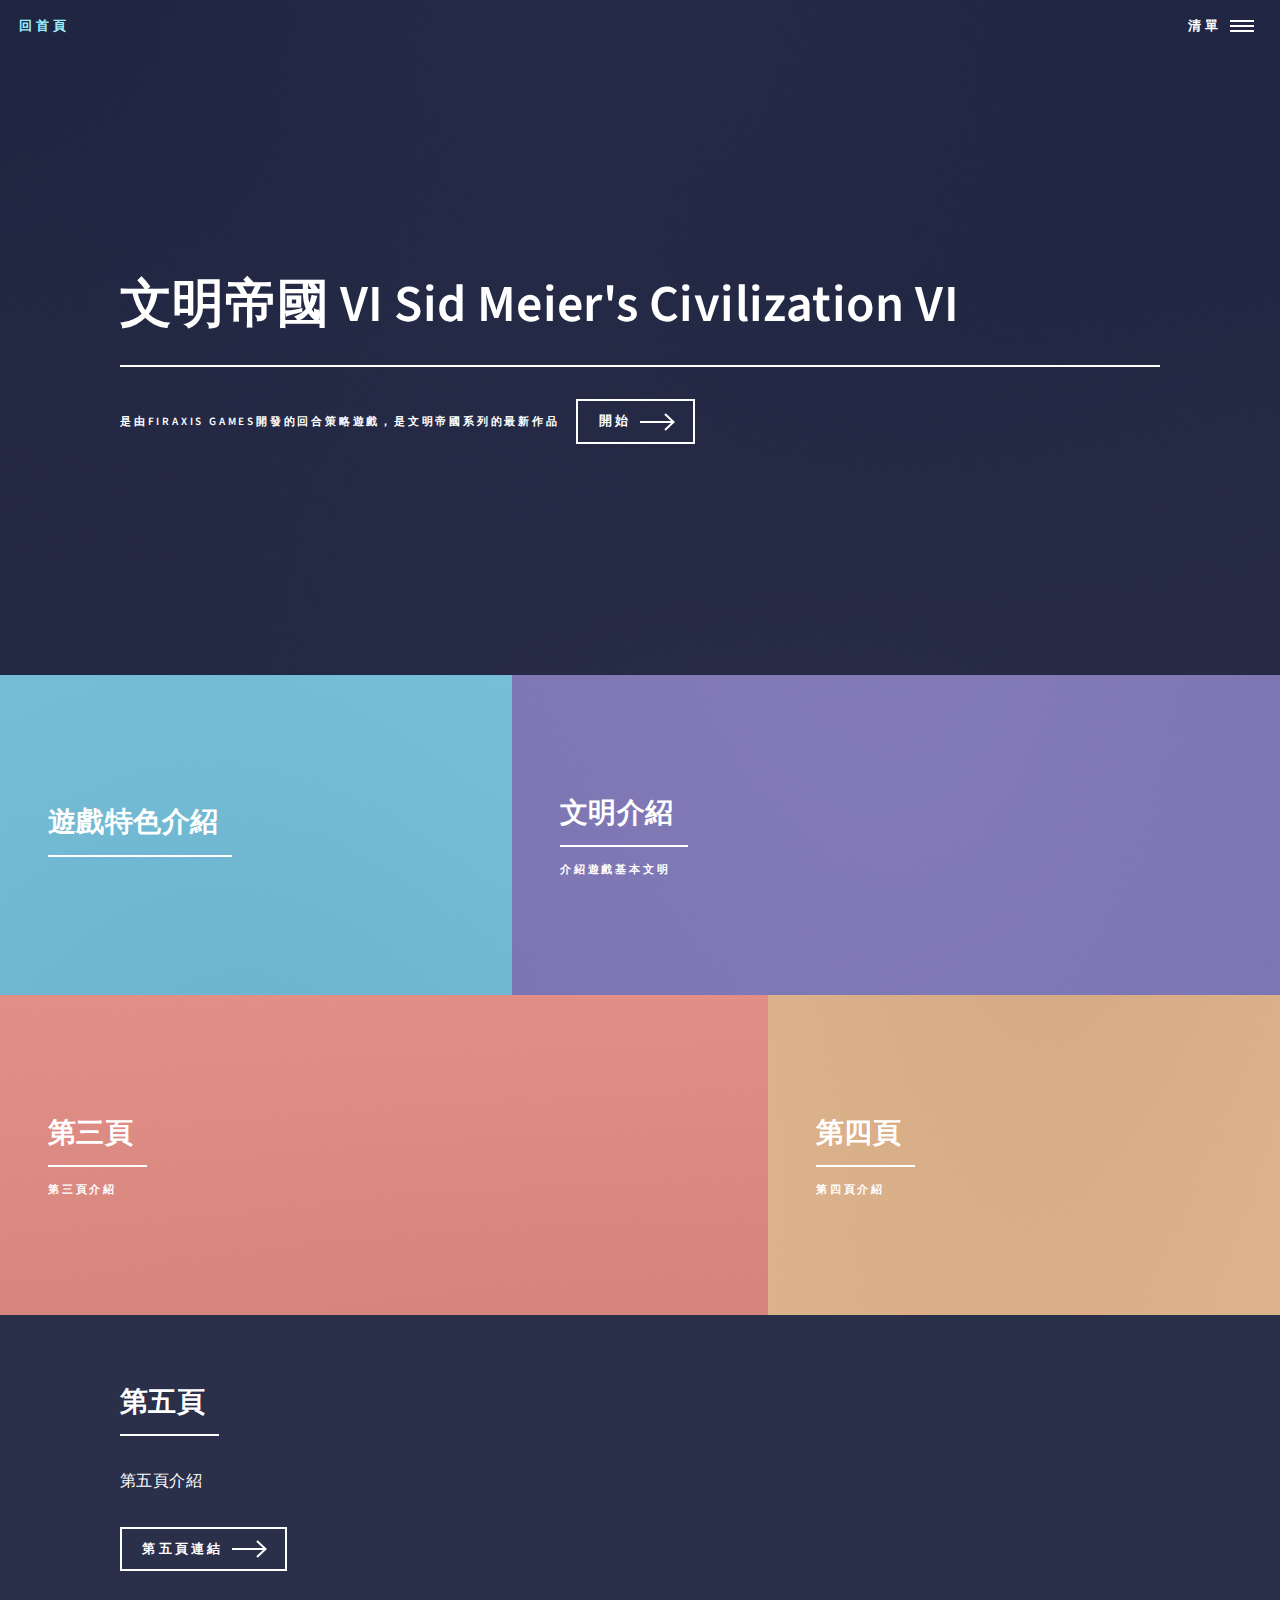
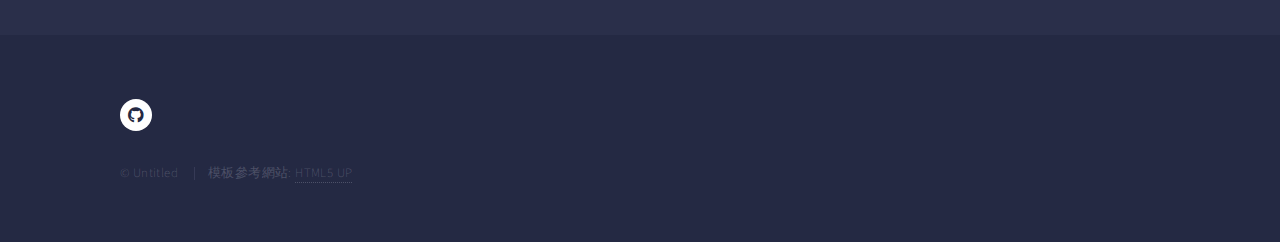
==== commit e7f89f0a: "Update index.html" ====
--- a/Final/index.html
+++ b/Final/index.html
@@ -30,9 +30,9 @@
         <!-- Menu -->
         <nav id="menu">
             <ul class="links">
-                <li><a href="index.html">主頁</a></li>
-                <li><a href="">第一頁</a></li>
-                <li><a href="">第二頁</a></li>
+                <li><a href="index.html">首頁</a></li>
+                <li><a href="Introduction.html">遊戲特色介紹</a></li>
+                <li><a href="civilization.html">文明介紹</a></li>
                 <li><a href="">第三頁</a></li>
                 <li><a href="">第四頁</a></li>
                 <li><a href="">第五頁</a></li>
@@ -43,10 +43,10 @@
         <section id="banner" class="major">
             <div class="inner">
                 <header class="major">
-                    <h1>標題</h1>
+                    <h1>文明帝國 VI Sid Meier's Civilization VI</h1>
                 </header>
                 <div class="content">
-                    <p>基本簡介敘述</p>
+                    <p>是由Firaxis Games開發的回合策略遊戲，是文明帝國系列的最新作品</p>
                     <ul class="actions">
                         <li><a href="#one" class="button next scrolly">開始</a></li>
                     </ul>
@@ -64,8 +64,7 @@
 										<img src="images/pic01.jpg" alt="" />
 									</span>
                     <header class="major">
-                        <h3><a href="" class="link">第一頁</a></h3>
-                        <p>第一頁介紹</p>
+                        <h3><a href="Introduction.html" class="link">遊戲特色介紹</a></h3>
                     </header>
                 </article>
                 <article>
@@ -73,8 +72,8 @@
 										<img src="images/pic02.jpg" alt="" />
 									</span>
                     <header class="major">
-                        <h3><a href="landing.html" class="link">第二頁</a></h3>
-                        <p>第二頁介紹</p>
+                        <h3><a href="civilization.html" class="link">文明介紹</a></h3>
+                        <p>介紹遊戲基本文明</p>
                     </header>
                 </article>
                 <article>
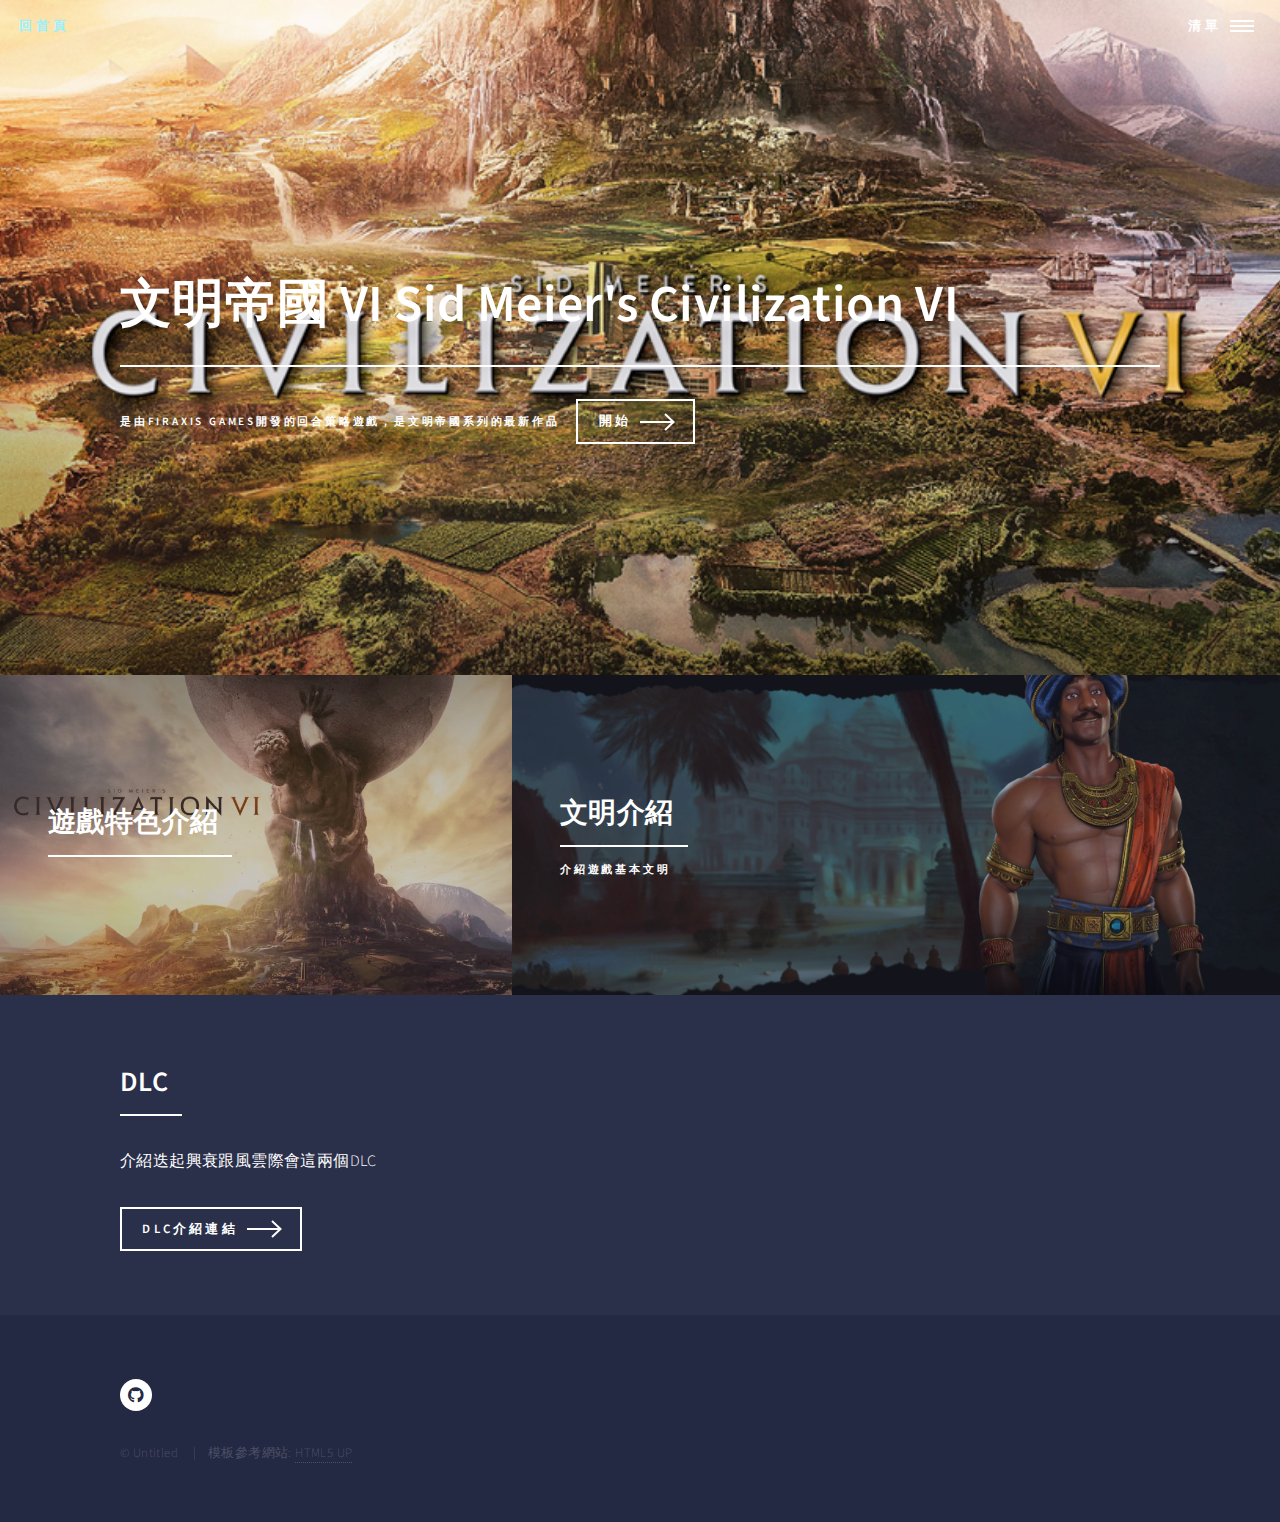
==== commit 06cc131d: "Add files via upload" ====
--- a/Final/index.html
+++ b/Final/index.html
@@ -33,9 +33,7 @@
                 <li><a href="index.html">首頁</a></li>
                 <li><a href="Introduction.html">遊戲特色介紹</a></li>
                 <li><a href="civilization.html">文明介紹</a></li>
-                <li><a href="">第三頁</a></li>
-                <li><a href="">第四頁</a></li>
-                <li><a href="">第五頁</a></li>
+                <li><a href="dlc.html">DLC介紹</a></li>
             </ul>
         </nav>
 
@@ -61,39 +59,19 @@
             <section id="one" class="tiles">
                 <article>
                     <span class="image">
-										<img src="images/pic01.jpg" alt="" />
-									</span>
+									<img src="images/pic01.jpg" alt="" />
+					</span>
                     <header class="major">
                         <h3><a href="Introduction.html" class="link">遊戲特色介紹</a></h3>
                     </header>
                 </article>
                 <article>
                     <span class="image">
-										<img src="images/pic02.jpg" alt="" />
+										<img src="images/pic02.png" alt="" />
 									</span>
                     <header class="major">
                         <h3><a href="civilization.html" class="link">文明介紹</a></h3>
                         <p>介紹遊戲基本文明</p>
-                    </header>
-                </article>
-                <article>
-                    <span class="image">
-										<img src="images/pic03.jpg" alt="" />
-									</span>
-                    <header class="major">
-                        <h3><a href="landing.html" class="link">第三頁</a></h3>
-                        <p>第三頁介紹</p>
-                    </header>
-                </article>
-                <article>
-                    <span class="image">
-										<img src="images/pic04.jpg" alt="" />
-									</span>
-                    <header class="major">
-                        <h3>
-                            <a href="landing.html" class="link">第四頁</a>
-                        </h3>
-                        <p>第四頁介紹</p>
                     </header>
                 </article>
                 </header>
@@ -104,75 +82,21 @@
             <section id="two">
                 <div class="inner">
                     <header class="major">
-                        <h2>第五頁</h2>
+                        <h2>DLC</h2>
                     </header>
-                    <p>第五頁介紹</p>
+                    <p>介紹迭起興衰跟風雲際會這兩個DLC</p>
                     <ul class="actions">
-                        <li><a href="" class="button next">第五頁連結</a></li>
+                        <li><a href="dlc.html" class="button next">DLC介紹連結</a></li>
                     </ul>
                 </div>
             </section>
 
         </div>
-
-        <!-- Contact -->
-        <!--       <section id="contact">
-            <div class="inner">
-                <section>
-                    <form method="post" action="#">
-                        <div class="fields">
-                            <div class="field half">
-                                <label for="name">Name</label>
-                                <input type="text" name="name" id="name" />
-                            </div>
-                            <div class="field half">
-                                <label for="email">Email</label>
-                                <input type="text" name="email" id="email" />
-                            </div>
-                            <div class="field">
-                                <label for="message">Message</label>
-                                <textarea name="message" id="message" rows="6"></textarea>
-                            </div>
-                        </div>
-                        <ul class="actions">
-                            <li><input type="submit" value="Send Message" class="primary" /></li>
-                            <li><input type="reset" value="Clear" /></li>
-                        </ul>
-                    </form>
-                </section>
-                <section class="split">
-                    <section>
-                        <div class="contact-method">
-                            <span class="icon solid alt fa-envelope"></span>
-                            <h3>Email</h3>
-                            <a href="#">information@untitled.tld</a>
-                        </div>
-                    </section>
-                    <section>
-                        <div class="contact-method">
-                            <span class="icon solid alt fa-phone"></span>
-                            <h3>Phone</h3>
-                            <span>(000) 000-0000 x12387</span>
-                        </div>
-                    </section>
-                    <section>
-                        <div class="contact-method">
-                            <span class="icon solid alt fa-home"></span>
-                            <h3>Address</h3>
-                            <span>1234 Somewhere Road #5432<br />
-										Nashville, TN 00000<br />
-										United States of America</span>
-                        </div>
-                    </section>
-                </section>
-            </div>
-        </section>
--->
         <!-- Footer -->
         <footer id="footer">
             <div class="inner">
                 <ul class="icons">
-                    <li><a href="#" class="icon brands alt fa-github"><span class="label">GitHub</span></a></li>
+                    <li><a href="https://github.com/B10856008/B10856008.github.io" class="icon brands alt fa-github"><span class="label">GitHub</span></a></li>
                 </ul>
                 <ul class="copyright">
                     <li>&copy; Untitled</li>
@@ -194,4 +118,4 @@
 
 </body>
 
-</html>
+</html>--- a/Final/assets/css/main.css
+++ b/Final/assets/css/main.css
@@ -1,3952 +1,3713 @@
-@import url(fontawesome-all.min.css);
-@import url("https://fonts.googleapis.com/css?family=Source+Sans+Pro:300,300italic,600,600italic");
-
+@import url(fontawesome-all.min.css);
+@import url("https://fonts.googleapis.com/css?family=Source+Sans+Pro:300,300italic,600,600italic");
+
 /*
 	Forty by HTML5 UP
 	html5up.net | @ajlkn
 	Free for personal and commercial use under the CCA 3.0 license (html5up.net/license)
-*/
-
-html, body, div, span, applet, object,
-iframe, h1, h2, h3, h4, h5, h6, p, blockquote,
-pre, a, abbr, acronym, address, big, cite,
-code, del, dfn, em, img, ins, kbd, q, s, samp,
-small, strike, strong, sub, sup, tt, var, b,
-u, i, center, dl, dt, dd, ol, ul, li, fieldset,
-form, label, legend, table, caption, tbody,
-tfoot, thead, tr, th, td, article, aside,
-canvas, details, embed, figure, figcaption,
-footer, header, hgroup, menu, nav, output, ruby,
-section, summary, time, mark, audio, video {
-	margin: 0;
-	padding: 0;
-	border: 0;
-	font-size: 100%;
-	font: inherit;
-	vertical-align: baseline;}
-
-article, aside, details, figcaption, figure,
-footer, header, hgroup, menu, nav, section {
-	display: block;}
-
-body {
-	line-height: 1;
-}
-
-ol, ul {
-	list-style: none;
-}
-
-blockquote, q {
-	quotes: none;
-}
-
-	blockquote:before, blockquote:after, q:before, q:after {
-		content: '';
-		content: none;
-	}
-
-table {
-	border-collapse: collapse;
-	border-spacing: 0;
-}
-
-body {
-	-webkit-text-size-adjust: none;
-}
-
-mark {
-	background-color: transparent;
-	color: inherit;
-}
-
-input::-moz-focus-inner {
-	border: 0;
-	padding: 0;
-}
-
-input, select, textarea {
-	-moz-appearance: none;
-	-webkit-appearance: none;
-	-ms-appearance: none;
-	appearance: none;
-}
-
-/* Basic */
-
-	@-ms-viewport {
-		width: device-width;
-	}
-
-	body {
-		-ms-overflow-style: scrollbar;
-	}
-
-	@media screen and (max-width: 480px) {
-
-		html, body {
-			min-width: 320px;
-		}
-
-	}
-
-	html {
-		box-sizing: border-box;
-	}
-
-	*, *:before, *:after {
-		box-sizing: inherit;
-	}
-
-	body {
-		background: #242943;
-	}
-
-		body.is-preload *, body.is-preload *:before, body.is-preload *:after {
-			-moz-animation: none !important;
-			-webkit-animation: none !important;
-			-ms-animation: none !important;
-			animation: none !important;
-			-moz-transition: none !important;
-			-webkit-transition: none !important;
-			-ms-transition: none !important;
-			transition: none !important;
-		}
-
-/* Type */
-
-	body, input, select, textarea {
-		color: #ffffff;
-		font-family: "Source Sans Pro", Helvetica, sans-serif;
-		font-size: 17pt;
-		font-weight: 300;
-		letter-spacing: 0.025em;
-		line-height: 1.65;
-	}
-
-		@media screen and (max-width: 1680px) {
-
-			body, input, select, textarea {
-				font-size: 14pt;
-			}
-
-		}
-
-		@media screen and (max-width: 1280px) {
-
-			body, input, select, textarea {
-				font-size: 12pt;
-			}
-
-		}
-
-		@media screen and (max-width: 360px) {
-
-			body, input, select, textarea {
-				font-size: 11pt;
-			}
-
-		}
-
-	a {
-		-moz-transition: color 0.2s ease-in-out, border-bottom-color 0.2s ease-in-out;
-		-webkit-transition: color 0.2s ease-in-out, border-bottom-color 0.2s ease-in-out;
-		-ms-transition: color 0.2s ease-in-out, border-bottom-color 0.2s ease-in-out;
-		transition: color 0.2s ease-in-out, border-bottom-color 0.2s ease-in-out;
-		border-bottom: dotted 1px;
-		color: inherit;
-		text-decoration: none;
-	}
-
-		a:hover {
-			border-bottom-color: transparent;
-			color: #9bf1ff !important;
-		}
-
-		a:active {
-			color: #53e3fb !important;
-		}
-
-	strong, b {
-		color: #ffffff;
-		font-weight: 600;
-	}
-
-	em, i {
-		font-style: italic;
-	}
-
-	p {
-		margin: 0 0 2em 0;
-	}
-
-	h1, h2, h3, h4, h5, h6 {
-		color: #ffffff;
-		font-weight: 600;
-		line-height: 1.65;
-		margin: 0 0 1em 0;
-	}
-
-		h1 a, h2 a, h3 a, h4 a, h5 a, h6 a {
-			color: inherit;
-			border-bottom: 0;
-		}
-
-	h1 {
-		font-size: 2.5em;
-	}
-
-	h2 {
-		font-size: 1.75em;
-	}
-
-	h3 {
-		font-size: 1.35em;
-	}
-
-	h4 {
-		font-size: 1.1em;
-	}
-
-	h5 {
-		font-size: 0.9em;
-	}
-
-	h6 {
-		font-size: 0.7em;
-	}
-
-	@media screen and (max-width: 736px) {
-
-		h1 {
-			font-size: 2em;
-		}
-
-		h2 {
-			font-size: 1.5em;
-		}
-
-		h3 {
-			font-size: 1.25em;
-		}
-
-	}
-
-	sub {
-		font-size: 0.8em;
-		position: relative;
-		top: 0.5em;
-	}
-
-	sup {
-		font-size: 0.8em;
-		position: relative;
-		top: -0.5em;
-	}
-
-	blockquote {
-		border-left: solid 4px rgba(212, 212, 255, 0.1);
-		font-style: italic;
-		margin: 0 0 2em 0;
-		padding: 0.5em 0 0.5em 2em;
-	}
-
-	code {
-		background: rgba(212, 212, 255, 0.035);
-		font-family: "Courier New", monospace;
-		font-size: 0.9em;
-		margin: 0 0.25em;
-		padding: 0.25em 0.65em;
-	}
-
-	pre {
-		-webkit-overflow-scrolling: touch;
-		font-family: "Courier New", monospace;
-		font-size: 0.9em;
-		margin: 0 0 2em 0;
-	}
-
-		pre code {
-			display: block;
-			line-height: 1.75;
-			padding: 1em 1.5em;
-			overflow-x: auto;
-		}
-
-	hr {
-		border: 0;
-		border-bottom: solid 1px rgba(212, 212, 255, 0.1);
-		margin: 2em 0;
-	}
-
-		hr.major {
-			margin: 3em 0;
-		}
-
-	.align-left {
-		text-align: left;
-	}
-
-	.align-center {
-		text-align: center;
-	}
-
-	.align-right {
-		text-align: right;
-	}
-
-/* Row */
-
-	.row {
-		display: flex;
-		flex-wrap: wrap;
-		box-sizing: border-box;
-		align-items: stretch;
-	}
-
-		.row > * {
-			box-sizing: border-box;
-		}
-
-		.row.gtr-uniform > * > :last-child {
-			margin-bottom: 0;
-		}
-
-		.row.aln-left {
-			justify-content: flex-start;
-		}
-
-		.row.aln-center {
-			justify-content: center;
-		}
-
-		.row.aln-right {
-			justify-content: flex-end;
-		}
-
-		.row.aln-top {
-			align-items: flex-start;
-		}
-
-		.row.aln-middle {
-			align-items: center;
-		}
-
-		.row.aln-bottom {
-			align-items: flex-end;
-		}
-
-		.row > .imp {
-			order: -1;
-		}
-
-		.row > .col-1 {
-			width: 8.33333%;
-		}
-
-		.row > .off-1 {
-			margin-left: 8.33333%;
-		}
-
-		.row > .col-2 {
-			width: 16.66667%;
-		}
-
-		.row > .off-2 {
-			margin-left: 16.66667%;
-		}
-
-		.row > .col-3 {
-			width: 25%;
-		}
-
-		.row > .off-3 {
-			margin-left: 25%;
-		}
-
-		.row > .col-4 {
-			width: 33.33333%;
-		}
-
-		.row > .off-4 {
-			margin-left: 33.33333%;
-		}
-
-		.row > .col-5 {
-			width: 41.66667%;
-		}
-
-		.row > .off-5 {
-			margin-left: 41.66667%;
-		}
-
-		.row > .col-6 {
-			width: 50%;
-		}
-
-		.row > .off-6 {
-			margin-left: 50%;
-		}
-
-		.row > .col-7 {
-			width: 58.33333%;
-		}
-
-		.row > .off-7 {
-			margin-left: 58.33333%;
-		}
-
-		.row > .col-8 {
-			width: 66.66667%;
-		}
-
-		.row > .off-8 {
-			margin-left: 66.66667%;
-		}
-
-		.row > .col-9 {
-			width: 75%;
-		}
-
-		.row > .off-9 {
-			margin-left: 75%;
-		}
-
-		.row > .col-10 {
-			width: 83.33333%;
-		}
-
-		.row > .off-10 {
-			margin-left: 83.33333%;
-		}
-
-		.row > .col-11 {
-			width: 91.66667%;
-		}
-
-		.row > .off-11 {
-			margin-left: 91.66667%;
-		}
-
-		.row > .col-12 {
-			width: 100%;
-		}
-
-		.row > .off-12 {
-			margin-left: 100%;
-		}
-
-		.row.gtr-0 {
-			margin-top: 0;
-			margin-left: 0em;
-		}
-
-			.row.gtr-0 > * {
-				padding: 0 0 0 0em;
-			}
-
-			.row.gtr-0.gtr-uniform {
-				margin-top: 0em;
-			}
-
-				.row.gtr-0.gtr-uniform > * {
-					padding-top: 0em;
-				}
-
-		.row.gtr-25 {
-			margin-top: 0;
-			margin-left: -0.5em;
-		}
-
-			.row.gtr-25 > * {
-				padding: 0 0 0 0.5em;
-			}
-
-			.row.gtr-25.gtr-uniform {
-				margin-top: -0.5em;
-			}
-
-				.row.gtr-25.gtr-uniform > * {
-					padding-top: 0.5em;
-				}
-
-		.row.gtr-50 {
-			margin-top: 0;
-			margin-left: -1em;
-		}
-
-			.row.gtr-50 > * {
-				padding: 0 0 0 1em;
-			}
-
-			.row.gtr-50.gtr-uniform {
-				margin-top: -1em;
-			}
-
-				.row.gtr-50.gtr-uniform > * {
-					padding-top: 1em;
-				}
-
-		.row {
-			margin-top: 0;
-			margin-left: -2em;
-		}
-
-			.row > * {
-				padding: 0 0 0 2em;
-			}
-
-			.row.gtr-uniform {
-				margin-top: -2em;
-			}
-
-				.row.gtr-uniform > * {
-					padding-top: 2em;
-				}
-
-		.row.gtr-150 {
-			margin-top: 0;
-			margin-left: -3em;
-		}
-
-			.row.gtr-150 > * {
-				padding: 0 0 0 3em;
-			}
-
-			.row.gtr-150.gtr-uniform {
-				margin-top: -3em;
-			}
-
-				.row.gtr-150.gtr-uniform > * {
-					padding-top: 3em;
-				}
-
-		.row.gtr-200 {
-			margin-top: 0;
-			margin-left: -4em;
-		}
-
-			.row.gtr-200 > * {
-				padding: 0 0 0 4em;
-			}
-
-			.row.gtr-200.gtr-uniform {
-				margin-top: -4em;
-			}
-
-				.row.gtr-200.gtr-uniform > * {
-					padding-top: 4em;
-				}
-
-		@media screen and (max-width: 1680px) {
-
-			.row {
-				display: flex;
-				flex-wrap: wrap;
-				box-sizing: border-box;
-				align-items: stretch;
-			}
-
-				.row > * {
-					box-sizing: border-box;
-				}
-
-				.row.gtr-uniform > * > :last-child {
-					margin-bottom: 0;
-				}
-
-				.row.aln-left {
-					justify-content: flex-start;
-				}
-
-				.row.aln-center {
-					justify-content: center;
-				}
-
-				.row.aln-right {
-					justify-content: flex-end;
-				}
-
-				.row.aln-top {
-					align-items: flex-start;
-				}
-
-				.row.aln-middle {
-					align-items: center;
-				}
-
-				.row.aln-bottom {
-					align-items: flex-end;
-				}
-
-				.row > .imp-xlarge {
-					order: -1;
-				}
-
-				.row > .col-1-xlarge {
-					width: 8.33333%;
-				}
-
-				.row > .off-1-xlarge {
-					margin-left: 8.33333%;
-				}
-
-				.row > .col-2-xlarge {
-					width: 16.66667%;
-				}
-
-				.row > .off-2-xlarge {
-					margin-left: 16.66667%;
-				}
-
-				.row > .col-3-xlarge {
-					width: 25%;
-				}
-
-				.row > .off-3-xlarge {
-					margin-left: 25%;
-				}
-
-				.row > .col-4-xlarge {
-					width: 33.33333%;
-				}
-
-				.row > .off-4-xlarge {
-					margin-left: 33.33333%;
-				}
-
-				.row > .col-5-xlarge {
-					width: 41.66667%;
-				}
-
-				.row > .off-5-xlarge {
-					margin-left: 41.66667%;
-				}
-
-				.row > .col-6-xlarge {
-					width: 50%;
-				}
-
-				.row > .off-6-xlarge {
-					margin-left: 50%;
-				}
-
-				.row > .col-7-xlarge {
-					width: 58.33333%;
-				}
-
-				.row > .off-7-xlarge {
-					margin-left: 58.33333%;
-				}
-
-				.row > .col-8-xlarge {
-					width: 66.66667%;
-				}
-
-				.row > .off-8-xlarge {
-					margin-left: 66.66667%;
-				}
-
-				.row > .col-9-xlarge {
-					width: 75%;
-				}
-
-				.row > .off-9-xlarge {
-					margin-left: 75%;
-				}
-
-				.row > .col-10-xlarge {
-					width: 83.33333%;
-				}
-
-				.row > .off-10-xlarge {
-					margin-left: 83.33333%;
-				}
-
-				.row > .col-11-xlarge {
-					width: 91.66667%;
-				}
-
-				.row > .off-11-xlarge {
-					margin-left: 91.66667%;
-				}
-
-				.row > .col-12-xlarge {
-					width: 100%;
-				}
-
-				.row > .off-12-xlarge {
-					margin-left: 100%;
-				}
-
-				.row.gtr-0 {
-					margin-top: 0;
-					margin-left: 0em;
-				}
-
-					.row.gtr-0 > * {
-						padding: 0 0 0 0em;
-					}
-
-					.row.gtr-0.gtr-uniform {
-						margin-top: 0em;
-					}
-
-						.row.gtr-0.gtr-uniform > * {
-							padding-top: 0em;
-						}
-
-				.row.gtr-25 {
-					margin-top: 0;
-					margin-left: -0.5em;
-				}
-
-					.row.gtr-25 > * {
-						padding: 0 0 0 0.5em;
-					}
-
-					.row.gtr-25.gtr-uniform {
-						margin-top: -0.5em;
-					}
-
-						.row.gtr-25.gtr-uniform > * {
-							padding-top: 0.5em;
-						}
-
-				.row.gtr-50 {
-					margin-top: 0;
-					margin-left: -1em;
-				}
-
-					.row.gtr-50 > * {
-						padding: 0 0 0 1em;
-					}
-
-					.row.gtr-50.gtr-uniform {
-						margin-top: -1em;
-					}
-
-						.row.gtr-50.gtr-uniform > * {
-							padding-top: 1em;
-						}
-
-				.row {
-					margin-top: 0;
-					margin-left: -2em;
-				}
-
-					.row > * {
-						padding: 0 0 0 2em;
-					}
-
-					.row.gtr-uniform {
-						margin-top: -2em;
-					}
-
-						.row.gtr-uniform > * {
-							padding-top: 2em;
-						}
-
-				.row.gtr-150 {
-					margin-top: 0;
-					margin-left: -3em;
-				}
-
-					.row.gtr-150 > * {
-						padding: 0 0 0 3em;
-					}
-
-					.row.gtr-150.gtr-uniform {
-						margin-top: -3em;
-					}
-
-						.row.gtr-150.gtr-uniform > * {
-							padding-top: 3em;
-						}
-
-				.row.gtr-200 {
-					margin-top: 0;
-					margin-left: -4em;
-				}
-
-					.row.gtr-200 > * {
-						padding: 0 0 0 4em;
-					}
-
-					.row.gtr-200.gtr-uniform {
-						margin-top: -4em;
-					}
-
-						.row.gtr-200.gtr-uniform > * {
-							padding-top: 4em;
-						}
-
-		}
-
-		@media screen and (max-width: 1280px) {
-
-			.row {
-				display: flex;
-				flex-wrap: wrap;
-				box-sizing: border-box;
-				align-items: stretch;
-			}
-
-				.row > * {
-					box-sizing: border-box;
-				}
-
-				.row.gtr-uniform > * > :last-child {
-					margin-bottom: 0;
-				}
-
-				.row.aln-left {
-					justify-content: flex-start;
-				}
-
-				.row.aln-center {
-					justify-content: center;
-				}
-
-				.row.aln-right {
-					justify-content: flex-end;
-				}
-
-				.row.aln-top {
-					align-items: flex-start;
-				}
-
-				.row.aln-middle {
-					align-items: center;
-				}
-
-				.row.aln-bottom {
-					align-items: flex-end;
-				}
-
-				.row > .imp-large {
-					order: -1;
-				}
-
-				.row > .col-1-large {
-					width: 8.33333%;
-				}
-
-				.row > .off-1-large {
-					margin-left: 8.33333%;
-				}
-
-				.row > .col-2-large {
-					width: 16.66667%;
-				}
-
-				.row > .off-2-large {
-					margin-left: 16.66667%;
-				}
-
-				.row > .col-3-large {
-					width: 25%;
-				}
-
-				.row > .off-3-large {
-					margin-left: 25%;
-				}
-
-				.row > .col-4-large {
-					width: 33.33333%;
-				}
-
-				.row > .off-4-large {
-					margin-left: 33.33333%;
-				}
-
-				.row > .col-5-large {
-					width: 41.66667%;
-				}
-
-				.row > .off-5-large {
-					margin-left: 41.66667%;
-				}
-
-				.row > .col-6-large {
-					width: 50%;
-				}
-
-				.row > .off-6-large {
-					margin-left: 50%;
-				}
-
-				.row > .col-7-large {
-					width: 58.33333%;
-				}
-
-				.row > .off-7-large {
-					margin-left: 58.33333%;
-				}
-
-				.row > .col-8-large {
-					width: 66.66667%;
-				}
-
-				.row > .off-8-large {
-					margin-left: 66.66667%;
-				}
-
-				.row > .col-9-large {
-					width: 75%;
-				}
-
-				.row > .off-9-large {
-					margin-left: 75%;
-				}
-
-				.row > .col-10-large {
-					width: 83.33333%;
-				}
-
-				.row > .off-10-large {
-					margin-left: 83.33333%;
-				}
-
-				.row > .col-11-large {
-					width: 91.66667%;
-				}
-
-				.row > .off-11-large {
-					margin-left: 91.66667%;
-				}
-
-				.row > .col-12-large {
-					width: 100%;
-				}
-
-				.row > .off-12-large {
-					margin-left: 100%;
-				}
-
-				.row.gtr-0 {
-					margin-top: 0;
-					margin-left: 0em;
-				}
-
-					.row.gtr-0 > * {
-						padding: 0 0 0 0em;
-					}
-
-					.row.gtr-0.gtr-uniform {
-						margin-top: 0em;
-					}
-
-						.row.gtr-0.gtr-uniform > * {
-							padding-top: 0em;
-						}
-
-				.row.gtr-25 {
-					margin-top: 0;
-					margin-left: -0.375em;
-				}
-
-					.row.gtr-25 > * {
-						padding: 0 0 0 0.375em;
-					}
-
-					.row.gtr-25.gtr-uniform {
-						margin-top: -0.375em;
-					}
-
-						.row.gtr-25.gtr-uniform > * {
-							padding-top: 0.375em;
-						}
-
-				.row.gtr-50 {
-					margin-top: 0;
-					margin-left: -0.75em;
-				}
-
-					.row.gtr-50 > * {
-						padding: 0 0 0 0.75em;
-					}
-
-					.row.gtr-50.gtr-uniform {
-						margin-top: -0.75em;
-					}
-
-						.row.gtr-50.gtr-uniform > * {
-							padding-top: 0.75em;
-						}
-
-				.row {
-					margin-top: 0;
-					margin-left: -1.5em;
-				}
-
-					.row > * {
-						padding: 0 0 0 1.5em;
-					}
-
-					.row.gtr-uniform {
-						margin-top: -1.5em;
-					}
-
-						.row.gtr-uniform > * {
-							padding-top: 1.5em;
-						}
-
-				.row.gtr-150 {
-					margin-top: 0;
-					margin-left: -2.25em;
-				}
-
-					.row.gtr-150 > * {
-						padding: 0 0 0 2.25em;
-					}
-
-					.row.gtr-150.gtr-uniform {
-						margin-top: -2.25em;
-					}
-
-						.row.gtr-150.gtr-uniform > * {
-							padding-top: 2.25em;
-						}
-
-				.row.gtr-200 {
-					margin-top: 0;
-					margin-left: -3em;
-				}
-
-					.row.gtr-200 > * {
-						padding: 0 0 0 3em;
-					}
-
-					.row.gtr-200.gtr-uniform {
-						margin-top: -3em;
-					}
-
-						.row.gtr-200.gtr-uniform > * {
-							padding-top: 3em;
-						}
-
-		}
-
-		@media screen and (max-width: 980px) {
-
-			.row {
-				display: flex;
-				flex-wrap: wrap;
-				box-sizing: border-box;
-				align-items: stretch;
-			}
-
-				.row > * {
-					box-sizing: border-box;
-				}
-
-				.row.gtr-uniform > * > :last-child {
-					margin-bottom: 0;
-				}
-
-				.row.aln-left {
-					justify-content: flex-start;
-				}
-
-				.row.aln-center {
-					justify-content: center;
-				}
-
-				.row.aln-right {
-					justify-content: flex-end;
-				}
-
-				.row.aln-top {
-					align-items: flex-start;
-				}
-
-				.row.aln-middle {
-					align-items: center;
-				}
-
-				.row.aln-bottom {
-					align-items: flex-end;
-				}
-
-				.row > .imp-medium {
-					order: -1;
-				}
-
-				.row > .col-1-medium {
-					width: 8.33333%;
-				}
-
-				.row > .off-1-medium {
-					margin-left: 8.33333%;
-				}
-
-				.row > .col-2-medium {
-					width: 16.66667%;
-				}
-
-				.row > .off-2-medium {
-					margin-left: 16.66667%;
-				}
-
-				.row > .col-3-medium {
-					width: 25%;
-				}
-
-				.row > .off-3-medium {
-					margin-left: 25%;
-				}
-
-				.row > .col-4-medium {
-					width: 33.33333%;
-				}
-
-				.row > .off-4-medium {
-					margin-left: 33.33333%;
-				}
-
-				.row > .col-5-medium {
-					width: 41.66667%;
-				}
-
-				.row > .off-5-medium {
-					margin-left: 41.66667%;
-				}
-
-				.row > .col-6-medium {
-					width: 50%;
-				}
-
-				.row > .off-6-medium {
-					margin-left: 50%;
-				}
-
-				.row > .col-7-medium {
-					width: 58.33333%;
-				}
-
-				.row > .off-7-medium {
-					margin-left: 58.33333%;
-				}
-
-				.row > .col-8-medium {
-					width: 66.66667%;
-				}
-
-				.row > .off-8-medium {
-					margin-left: 66.66667%;
-				}
-
-				.row > .col-9-medium {
-					width: 75%;
-				}
-
-				.row > .off-9-medium {
-					margin-left: 75%;
-				}
-
-				.row > .col-10-medium {
-					width: 83.33333%;
-				}
-
-				.row > .off-10-medium {
-					margin-left: 83.33333%;
-				}
-
-				.row > .col-11-medium {
-					width: 91.66667%;
-				}
-
-				.row > .off-11-medium {
-					margin-left: 91.66667%;
-				}
-
-				.row > .col-12-medium {
-					width: 100%;
-				}
-
-				.row > .off-12-medium {
-					margin-left: 100%;
-				}
-
-				.row.gtr-0 {
-					margin-top: 0;
-					margin-left: 0em;
-				}
-
-					.row.gtr-0 > * {
-						padding: 0 0 0 0em;
-					}
-
-					.row.gtr-0.gtr-uniform {
-						margin-top: 0em;
-					}
-
-						.row.gtr-0.gtr-uniform > * {
-							padding-top: 0em;
-						}
-
-				.row.gtr-25 {
-					margin-top: 0;
-					margin-left: -0.375em;
-				}
-
-					.row.gtr-25 > * {
-						padding: 0 0 0 0.375em;
-					}
-
-					.row.gtr-25.gtr-uniform {
-						margin-top: -0.375em;
-					}
-
-						.row.gtr-25.gtr-uniform > * {
-							padding-top: 0.375em;
-						}
-
-				.row.gtr-50 {
-					margin-top: 0;
-					margin-left: -0.75em;
-				}
-
-					.row.gtr-50 > * {
-						padding: 0 0 0 0.75em;
-					}
-
-					.row.gtr-50.gtr-uniform {
-						margin-top: -0.75em;
-					}
-
-						.row.gtr-50.gtr-uniform > * {
-							padding-top: 0.75em;
-						}
-
-				.row {
-					margin-top: 0;
-					margin-left: -1.5em;
-				}
-
-					.row > * {
-						padding: 0 0 0 1.5em;
-					}
-
-					.row.gtr-uniform {
-						margin-top: -1.5em;
-					}
-
-						.row.gtr-uniform > * {
-							padding-top: 1.5em;
-						}
-
-				.row.gtr-150 {
-					margin-top: 0;
-					margin-left: -2.25em;
-				}
-
-					.row.gtr-150 > * {
-						padding: 0 0 0 2.25em;
-					}
-
-					.row.gtr-150.gtr-uniform {
-						margin-top: -2.25em;
-					}
-
-						.row.gtr-150.gtr-uniform > * {
-							padding-top: 2.25em;
-						}
-
-				.row.gtr-200 {
-					margin-top: 0;
-					margin-left: -3em;
-				}
-
-					.row.gtr-200 > * {
-						padding: 0 0 0 3em;
-					}
-
-					.row.gtr-200.gtr-uniform {
-						margin-top: -3em;
-					}
-
-						.row.gtr-200.gtr-uniform > * {
-							padding-top: 3em;
-						}
-
-		}
-
-		@media screen and (max-width: 736px) {
-
-			.row {
-				display: flex;
-				flex-wrap: wrap;
-				box-sizing: border-box;
-				align-items: stretch;
-			}
-
-				.row > * {
-					box-sizing: border-box;
-				}
-
-				.row.gtr-uniform > * > :last-child {
-					margin-bottom: 0;
-				}
-
-				.row.aln-left {
-					justify-content: flex-start;
-				}
-
-				.row.aln-center {
-					justify-content: center;
-				}
-
-				.row.aln-right {
-					justify-content: flex-end;
-				}
-
-				.row.aln-top {
-					align-items: flex-start;
-				}
-
-				.row.aln-middle {
-					align-items: center;
-				}
-
-				.row.aln-bottom {
-					align-items: flex-end;
-				}
-
-				.row > .imp-small {
-					order: -1;
-				}
-
-				.row > .col-1-small {
-					width: 8.33333%;
-				}
-
-				.row > .off-1-small {
-					margin-left: 8.33333%;
-				}
-
-				.row > .col-2-small {
-					width: 16.66667%;
-				}
-
-				.row > .off-2-small {
-					margin-left: 16.66667%;
-				}
-
-				.row > .col-3-small {
-					width: 25%;
-				}
-
-				.row > .off-3-small {
-					margin-left: 25%;
-				}
-
-				.row > .col-4-small {
-					width: 33.33333%;
-				}
-
-				.row > .off-4-small {
-					margin-left: 33.33333%;
-				}
-
-				.row > .col-5-small {
-					width: 41.66667%;
-				}
-
-				.row > .off-5-small {
-					margin-left: 41.66667%;
-				}
-
-				.row > .col-6-small {
-					width: 50%;
-				}
-
-				.row > .off-6-small {
-					margin-left: 50%;
-				}
-
-				.row > .col-7-small {
-					width: 58.33333%;
-				}
-
-				.row > .off-7-small {
-					margin-left: 58.33333%;
-				}
-
-				.row > .col-8-small {
-					width: 66.66667%;
-				}
-
-				.row > .off-8-small {
-					margin-left: 66.66667%;
-				}
-
-				.row > .col-9-small {
-					width: 75%;
-				}
-
-				.row > .off-9-small {
-					margin-left: 75%;
-				}
-
-				.row > .col-10-small {
-					width: 83.33333%;
-				}
-
-				.row > .off-10-small {
-					margin-left: 83.33333%;
-				}
-
-				.row > .col-11-small {
-					width: 91.66667%;
-				}
-
-				.row > .off-11-small {
-					margin-left: 91.66667%;
-				}
-
-				.row > .col-12-small {
-					width: 100%;
-				}
-
-				.row > .off-12-small {
-					margin-left: 100%;
-				}
-
-				.row.gtr-0 {
-					margin-top: 0;
-					margin-left: 0em;
-				}
-
-					.row.gtr-0 > * {
-						padding: 0 0 0 0em;
-					}
-
-					.row.gtr-0.gtr-uniform {
-						margin-top: 0em;
-					}
-
-						.row.gtr-0.gtr-uniform > * {
-							padding-top: 0em;
-						}
-
-				.row.gtr-25 {
-					margin-top: 0;
-					margin-left: -0.3125em;
-				}
-
-					.row.gtr-25 > * {
-						padding: 0 0 0 0.3125em;
-					}
-
-					.row.gtr-25.gtr-uniform {
-						margin-top: -0.3125em;
-					}
-
-						.row.gtr-25.gtr-uniform > * {
-							padding-top: 0.3125em;
-						}
-
-				.row.gtr-50 {
-					margin-top: 0;
-					margin-left: -0.625em;
-				}
-
-					.row.gtr-50 > * {
-						padding: 0 0 0 0.625em;
-					}
-
-					.row.gtr-50.gtr-uniform {
-						margin-top: -0.625em;
-					}
-
-						.row.gtr-50.gtr-uniform > * {
-							padding-top: 0.625em;
-						}
-
-				.row {
-					margin-top: 0;
-					margin-left: -1.25em;
-				}
-
-					.row > * {
-						padding: 0 0 0 1.25em;
-					}
-
-					.row.gtr-uniform {
-						margin-top: -1.25em;
-					}
-
-						.row.gtr-uniform > * {
-							padding-top: 1.25em;
-						}
-
-				.row.gtr-150 {
-					margin-top: 0;
-					margin-left: -1.875em;
-				}
-
-					.row.gtr-150 > * {
-						padding: 0 0 0 1.875em;
-					}
-
-					.row.gtr-150.gtr-uniform {
-						margin-top: -1.875em;
-					}
-
-						.row.gtr-150.gtr-uniform > * {
-							padding-top: 1.875em;
-						}
-
-				.row.gtr-200 {
-					margin-top: 0;
-					margin-left: -2.5em;
-				}
-
-					.row.gtr-200 > * {
-						padding: 0 0 0 2.5em;
-					}
-
-					.row.gtr-200.gtr-uniform {
-						margin-top: -2.5em;
-					}
-
-						.row.gtr-200.gtr-uniform > * {
-							padding-top: 2.5em;
-						}
-
-		}
-
-		@media screen and (max-width: 480px) {
-
-			.row {
-				display: flex;
-				flex-wrap: wrap;
-				box-sizing: border-box;
-				align-items: stretch;
-			}
-
-				.row > * {
-					box-sizing: border-box;
-				}
-
-				.row.gtr-uniform > * > :last-child {
-					margin-bottom: 0;
-				}
-
-				.row.aln-left {
-					justify-content: flex-start;
-				}
-
-				.row.aln-center {
-					justify-content: center;
-				}
-
-				.row.aln-right {
-					justify-content: flex-end;
-				}
-
-				.row.aln-top {
-					align-items: flex-start;
-				}
-
-				.row.aln-middle {
-					align-items: center;
-				}
-
-				.row.aln-bottom {
-					align-items: flex-end;
-				}
-
-				.row > .imp-xsmall {
-					order: -1;
-				}
-
-				.row > .col-1-xsmall {
-					width: 8.33333%;
-				}
-
-				.row > .off-1-xsmall {
-					margin-left: 8.33333%;
-				}
-
-				.row > .col-2-xsmall {
-					width: 16.66667%;
-				}
-
-				.row > .off-2-xsmall {
-					margin-left: 16.66667%;
-				}
-
-				.row > .col-3-xsmall {
-					width: 25%;
-				}
-
-				.row > .off-3-xsmall {
-					margin-left: 25%;
-				}
-
-				.row > .col-4-xsmall {
-					width: 33.33333%;
-				}
-
-				.row > .off-4-xsmall {
-					margin-left: 33.33333%;
-				}
-
-				.row > .col-5-xsmall {
-					width: 41.66667%;
-				}
-
-				.row > .off-5-xsmall {
-					margin-left: 41.66667%;
-				}
-
-				.row > .col-6-xsmall {
-					width: 50%;
-				}
-
-				.row > .off-6-xsmall {
-					margin-left: 50%;
-				}
-
-				.row > .col-7-xsmall {
-					width: 58.33333%;
-				}
-
-				.row > .off-7-xsmall {
-					margin-left: 58.33333%;
-				}
-
-				.row > .col-8-xsmall {
-					width: 66.66667%;
-				}
-
-				.row > .off-8-xsmall {
-					margin-left: 66.66667%;
-				}
-
-				.row > .col-9-xsmall {
-					width: 75%;
-				}
-
-				.row > .off-9-xsmall {
-					margin-left: 75%;
-				}
-
-				.row > .col-10-xsmall {
-					width: 83.33333%;
-				}
-
-				.row > .off-10-xsmall {
-					margin-left: 83.33333%;
-				}
-
-				.row > .col-11-xsmall {
-					width: 91.66667%;
-				}
-
-				.row > .off-11-xsmall {
-					margin-left: 91.66667%;
-				}
-
-				.row > .col-12-xsmall {
-					width: 100%;
-				}
-
-				.row > .off-12-xsmall {
-					margin-left: 100%;
-				}
-
-				.row.gtr-0 {
-					margin-top: 0;
-					margin-left: 0em;
-				}
-
-					.row.gtr-0 > * {
-						padding: 0 0 0 0em;
-					}
-
-					.row.gtr-0.gtr-uniform {
-						margin-top: 0em;
-					}
-
-						.row.gtr-0.gtr-uniform > * {
-							padding-top: 0em;
-						}
-
-				.row.gtr-25 {
-					margin-top: 0;
-					margin-left: -0.3125em;
-				}
-
-					.row.gtr-25 > * {
-						padding: 0 0 0 0.3125em;
-					}
-
-					.row.gtr-25.gtr-uniform {
-						margin-top: -0.3125em;
-					}
-
-						.row.gtr-25.gtr-uniform > * {
-							padding-top: 0.3125em;
-						}
-
-				.row.gtr-50 {
-					margin-top: 0;
-					margin-left: -0.625em;
-				}
-
-					.row.gtr-50 > * {
-						padding: 0 0 0 0.625em;
-					}
-
-					.row.gtr-50.gtr-uniform {
-						margin-top: -0.625em;
-					}
-
-						.row.gtr-50.gtr-uniform > * {
-							padding-top: 0.625em;
-						}
-
-				.row {
-					margin-top: 0;
-					margin-left: -1.25em;
-				}
-
-					.row > * {
-						padding: 0 0 0 1.25em;
-					}
-
-					.row.gtr-uniform {
-						margin-top: -1.25em;
-					}
-
-						.row.gtr-uniform > * {
-							padding-top: 1.25em;
-						}
-
-				.row.gtr-150 {
-					margin-top: 0;
-					margin-left: -1.875em;
-				}
-
-					.row.gtr-150 > * {
-						padding: 0 0 0 1.875em;
-					}
-
-					.row.gtr-150.gtr-uniform {
-						margin-top: -1.875em;
-					}
-
-						.row.gtr-150.gtr-uniform > * {
-							padding-top: 1.875em;
-						}
-
-				.row.gtr-200 {
-					margin-top: 0;
-					margin-left: -2.5em;
-				}
-
-					.row.gtr-200 > * {
-						padding: 0 0 0 2.5em;
-					}
-
-					.row.gtr-200.gtr-uniform {
-						margin-top: -2.5em;
-					}
-
-						.row.gtr-200.gtr-uniform > * {
-							padding-top: 2.5em;
-						}
-
-		}
-
-/* Section/Article */
-
-	section.special, article.special {
-		text-align: center;
-	}
-
-	header.major {
-		width: -moz-max-content;
-		width: -webkit-max-content;
-		width: -ms-max-content;
-		width: max-content;
-		margin-bottom: 2em;
-	}
-
-		header.major > :first-child {
-			margin-bottom: 0;
-			width: calc(100% + 0.5em);
-		}
-
-			header.major > :first-child:after {
-				content: '';
-				background-color: #ffffff;
-				display: block;
-				height: 2px;
-				margin: 0.325em 0 0.5em 0;
-				width: 100%;
-			}
-
-		header.major > p {
-			font-size: 0.7em;
-			font-weight: 600;
-			letter-spacing: 0.25em;
-			margin-bottom: 0;
-			text-transform: uppercase;
-		}
-
-		body.is-ie header.major > :first-child:after {
-			max-width: 9em;
-		}
-
-		body.is-ie header.major > h1:after {
-			max-width: 100% !important;
-		}
-
-	@media screen and (max-width: 736px) {
-
-		header.major > p br {
-			display: none;
-		}
-
-	}
-
-/* Form */
-
-	form {
-		margin: 0 0 2em 0;
-	}
-
-		form > :last-child {
-			margin-bottom: 0;
-		}
-
-		form > .fields {
-			display: -moz-flex;
-			display: -webkit-flex;
-			display: -ms-flex;
-			display: flex;
-			-moz-flex-wrap: wrap;
-			-webkit-flex-wrap: wrap;
-			-ms-flex-wrap: wrap;
-			flex-wrap: wrap;
-			width: calc(100% + 3em);
-			margin: -1.5em 0 2em -1.5em;
-		}
-
-			form > .fields > .field {
-				-moz-flex-grow: 0;
-				-webkit-flex-grow: 0;
-				-ms-flex-grow: 0;
-				flex-grow: 0;
-				-moz-flex-shrink: 0;
-				-webkit-flex-shrink: 0;
-				-ms-flex-shrink: 0;
-				flex-shrink: 0;
-				padding: 1.5em 0 0 1.5em;
-				width: calc(100% - 1.5em);
-			}
-
-				form > .fields > .field.half {
-					width: calc(50% - 0.75em);
-				}
-
-				form > .fields > .field.third {
-					width: calc(100%/3 - 0.5em);
-				}
-
-				form > .fields > .field.quarter {
-					width: calc(25% - 0.375em);
-				}
-
-		@media screen and (max-width: 480px) {
-
-			form > .fields {
-				width: calc(100% + 3em);
-				margin: -1.5em 0 2em -1.5em;
-			}
-
-				form > .fields > .field {
-					padding: 1.5em 0 0 1.5em;
-					width: calc(100% - 1.5em);
-				}
-
-					form > .fields > .field.half {
-						width: calc(100% - 1.5em);
-					}
-
-					form > .fields > .field.third {
-						width: calc(100% - 1.5em);
-					}
-
-					form > .fields > .field.quarter {
-						width: calc(100% - 1.5em);
-					}
-
-		}
-
-	label {
-		color: #ffffff;
-		display: block;
-		font-size: 0.8em;
-		font-weight: 600;
-		letter-spacing: 0.25em;
-		margin: 0 0 1em 0;
-		text-transform: uppercase;
-	}
-
-	input[type="text"],
-	input[type="password"],
-	input[type="email"],
-	input[type="tel"],
-	input[type="search"],
-	input[type="url"],
-	select,
-	textarea {
-		-moz-appearance: none;
-		-webkit-appearance: none;
-		-ms-appearance: none;
-		appearance: none;
-		background: rgba(212, 212, 255, 0.035);
-		border: none;
-		border-radius: 0;
-		color: inherit;
-		display: block;
-		outline: 0;
-		padding: 0 1em;
-		text-decoration: none;
-		width: 100%;
-	}
-
-		input[type="text"]:invalid,
-		input[type="password"]:invalid,
-		input[type="email"]:invalid,
-		input[type="tel"]:invalid,
-		input[type="search"]:invalid,
-		input[type="url"]:invalid,
-		select:invalid,
-		textarea:invalid {
-			box-shadow: none;
-		}
-
-		input[type="text"]:focus,
-		input[type="password"]:focus,
-		input[type="email"]:focus,
-		input[type="tel"]:focus,
-		input[type="search"]:focus,
-		input[type="url"]:focus,
-		select:focus,
-		textarea:focus {
-			border-color: #9bf1ff;
-			box-shadow: 0 0 0 2px #9bf1ff;
-		}
-
-	select {
-		background-image: url("data:image/svg+xml;charset=utf8,%3Csvg xmlns='http://www.w3.org/2000/svg' width='40' height='40' preserveAspectRatio='none' viewBox='0 0 40 40'%3E%3Cpath d='M9.4,12.3l10.4,10.4l10.4-10.4c0.2-0.2,0.5-0.4,0.9-0.4c0.3,0,0.6,0.1,0.9,0.4l3.3,3.3c0.2,0.2,0.4,0.5,0.4,0.9 c0,0.4-0.1,0.6-0.4,0.9L20.7,31.9c-0.2,0.2-0.5,0.4-0.9,0.4c-0.3,0-0.6-0.1-0.9-0.4L4.3,17.3c-0.2-0.2-0.4-0.5-0.4-0.9 c0-0.4,0.1-0.6,0.4-0.9l3.3-3.3c0.2-0.2,0.5-0.4,0.9-0.4S9.1,12.1,9.4,12.3z' fill='rgba(212, 212, 255, 0.1)' /%3E%3C/svg%3E");
-		background-size: 1.25rem;
-		background-repeat: no-repeat;
-		background-position: calc(100% - 1rem) center;
-		height: 2.75em;
-		padding-right: 2.75em;
-		text-overflow: ellipsis;
-	}
-
-		select option {
-			color: #ffffff;
-			background: #242943;
-		}
-
-		select:focus::-ms-value {
-			background-color: transparent;
-		}
-
-		select::-ms-expand {
-			display: none;
-		}
-
-	input[type="text"],
-	input[type="password"],
-	input[type="email"],
-	input[type="tel"],
-	input[type="search"],
-	input[type="url"],
-	select {
-		height: 2.75em;
-	}
-
-	textarea {
-		padding: 0.75em 1em;
-	}
-
-	input[type="checkbox"],
-	input[type="radio"] {
-		-moz-appearance: none;
-		-webkit-appearance: none;
-		-ms-appearance: none;
-		appearance: none;
-		display: block;
-		float: left;
-		margin-right: -2em;
-		opacity: 0;
-		width: 1em;
-		z-index: -1;
-	}
-
-		input[type="checkbox"] + label,
-		input[type="radio"] + label {
-			text-decoration: none;
-			color: #ffffff;
-			cursor: pointer;
-			display: inline-block;
-			font-weight: 300;
-			padding-left: 2.65em;
-			padding-right: 0.75em;
-			position: relative;
-		}
-
-			input[type="checkbox"] + label:before,
-			input[type="radio"] + label:before {
-				-moz-osx-font-smoothing: grayscale;
-				-webkit-font-smoothing: antialiased;
-				display: inline-block;
-				font-style: normal;
-				font-variant: normal;
-				text-rendering: auto;
-				line-height: 1;
-				text-transform: none !important;
-				font-family: 'Font Awesome 5 Free';
-				font-weight: 900;
-			}
-
-			input[type="checkbox"] + label:before,
-			input[type="radio"] + label:before {
-				background: rgba(212, 212, 255, 0.035);
-				content: '';
-				display: inline-block;
-				font-size: 0.8em;
-				height: 2.0625em;
-				left: 0;
-				letter-spacing: 0;
-				line-height: 2.0625em;
-				position: absolute;
-				text-align: center;
-				top: 0;
-				width: 2.0625em;
-			}
-
-		input[type="checkbox"]:checked + label:before,
-		input[type="radio"]:checked + label:before {
-			background: #ffffff;
-			border-color: #9bf1ff;
-			content: '\f00c';
-			color: #242943;
-		}
-
-		input[type="checkbox"]:focus + label:before,
-		input[type="radio"]:focus + label:before {
-			box-shadow: 0 0 0 2px #9bf1ff;
-		}
-
-	input[type="radio"] + label:before {
-		border-radius: 100%;
-	}
-
-	::-webkit-input-placeholder {
-		color: rgba(244, 244, 255, 0.2) !important;
-		opacity: 1.0;
-	}
-
-	:-moz-placeholder {
-		color: rgba(244, 244, 255, 0.2) !important;
-		opacity: 1.0;
-	}
-
-	::-moz-placeholder {
-		color: rgba(244, 244, 255, 0.2) !important;
-		opacity: 1.0;
-	}
-
-	:-ms-input-placeholder {
-		color: rgba(244, 244, 255, 0.2) !important;
-		opacity: 1.0;
-	}
-
-/* Box */
-
-	.box {
-		border: solid 1px rgba(212, 212, 255, 0.1);
-		margin-bottom: 2em;
-		padding: 1.5em;
-	}
-
-		.box > :last-child,
-		.box > :last-child > :last-child,
-		.box > :last-child > :last-child > :last-child {
-			margin-bottom: 0;
-		}
-
-		.box.alt {
-			border: 0;
-			border-radius: 0;
-			padding: 0;
-		}
-
-/* Icon */
-
-	.icon {
-		text-decoration: none;
-		border-bottom: none;
-		position: relative;
-	}
-
-		.icon:before {
-			-moz-osx-font-smoothing: grayscale;
-			-webkit-font-smoothing: antialiased;
-			display: inline-block;
-			font-style: normal;
-			font-variant: normal;
-			text-rendering: auto;
-			line-height: 1;
-			text-transform: none !important;
-			font-family: 'Font Awesome 5 Free';
-			font-weight: 400;
-		}
-
-		.icon > .label {
-			display: none;
-		}
-
-		.icon:before {
-			line-height: inherit;
-		}
-
-		.icon.solid:before {
-			font-weight: 900;
-		}
-
-		.icon.brands:before {
-			font-family: 'Font Awesome 5 Brands';
-		}
-
-		.icon.alt:before {
-			background-color: #ffffff;
-			border-radius: 100%;
-			color: #242943;
-			display: inline-block;
-			height: 2em;
-			line-height: 2em;
-			text-align: center;
-			width: 2em;
-		}
-
-	a.icon.alt:before {
-		-moz-transition: background-color 0.2s ease-in-out;
-		-webkit-transition: background-color 0.2s ease-in-out;
-		-ms-transition: background-color 0.2s ease-in-out;
-		transition: background-color 0.2s ease-in-out;
-	}
-
-	a.icon.alt:hover:before {
-		background-color: #6fc3df;
-	}
-
-	a.icon.alt:active:before {
-		background-color: #37a6cb;
-	}
-
-/* Image */
-
-	.image {
-		border: 0;
-		display: inline-block;
-		position: relative;
-	}
-
-		.image img {
-			display: block;
-		}
-
-		.image.left, .image.right {
-			max-width: 30%;
-		}
-
-			.image.left img, .image.right img {
-				width: 100%;
-			}
-
-		.image.left {
-			float: left;
-			margin: 0 1.5em 1.25em 0;
-			top: 0.25em;
-		}
-
-		.image.right {
-			float: right;
-			margin: 0 0 1.25em 1.5em;
-			top: 0.25em;
-		}
-
-		.image.fit {
-			display: block;
-			margin: 0 0 2em 0;
-			width: 100%;
-		}
-
-			.image.fit img {
-				width: 100%;
-			}
-
-		.image.main {
-			display: block;
-			margin: 2.5em 0;
-			width: 100%;
-		}
-
-			.image.main img {
-				width: 100%;
-			}
-
-			@media screen and (max-width: 736px) {
-
-				.image.main {
-					margin: 1.5em 0;
-				}
-
-			}
-
-/* List */
-
-	ol {
-		list-style: decimal;
-		margin: 0 0 2em 0;
-		padding-left: 1.25em;
-	}
-
-		ol li {
-			padding-left: 0.25em;
-		}
-
-	ul {
-		list-style: disc;
-		margin: 0 0 2em 0;
-		padding-left: 1em;
-	}
-
-		ul li {
-			padding-left: 0.5em;
-		}
-
-		ul.alt {
-			list-style: none;
-			padding-left: 0;
-		}
-
-			ul.alt li {
-				border-top: solid 1px rgba(212, 212, 255, 0.1);
-				padding: 0.5em 0;
-			}
-
-				ul.alt li:first-child {
-					border-top: 0;
-					padding-top: 0;
-				}
-
-	dl {
-		margin: 0 0 2em 0;
-	}
-
-		dl dt {
-			display: block;
-			font-weight: 600;
-			margin: 0 0 1em 0;
-		}
-
-		dl dd {
-			margin-left: 2em;
-		}
-
-/* Actions */
-
-	ul.actions {
-		display: -moz-flex;
-		display: -webkit-flex;
-		display: -ms-flex;
-		display: flex;
-		cursor: default;
-		list-style: none;
-		margin-left: -1em;
-		padding-left: 0;
-	}
-
-		ul.actions li {
-			padding: 0 0 0 1em;
-			vertical-align: middle;
-		}
-
-		ul.actions.special {
-			-moz-justify-content: center;
-			-webkit-justify-content: center;
-			-ms-justify-content: center;
-			justify-content: center;
-			width: 100%;
-			margin-left: 0;
-		}
-
-			ul.actions.special li:first-child {
-				padding-left: 0;
-			}
-
-		ul.actions.stacked {
-			-moz-flex-direction: column;
-			-webkit-flex-direction: column;
-			-ms-flex-direction: column;
-			flex-direction: column;
-			margin-left: 0;
-		}
-
-			ul.actions.stacked li {
-				padding: 1.3em 0 0 0;
-			}
-
-				ul.actions.stacked li:first-child {
-					padding-top: 0;
-				}
-
-		ul.actions.fit {
-			width: calc(100% + 1em);
-		}
-
-			ul.actions.fit li {
-				-moz-flex-grow: 1;
-				-webkit-flex-grow: 1;
-				-ms-flex-grow: 1;
-				flex-grow: 1;
-				-moz-flex-shrink: 1;
-				-webkit-flex-shrink: 1;
-				-ms-flex-shrink: 1;
-				flex-shrink: 1;
-				width: 100%;
-			}
-
-				ul.actions.fit li > * {
-					width: 100%;
-				}
-
-			ul.actions.fit.stacked {
-				width: 100%;
-			}
-
-/* Icons */
-
-	ul.icons {
-		cursor: default;
-		list-style: none;
-		padding-left: 0;
-	}
-
-		ul.icons li {
-			display: inline-block;
-			padding: 0 1em 0 0;
-		}
-
-			ul.icons li:last-child {
-				padding-right: 0;
-			}
-
-		@media screen and (max-width: 736px) {
-
-			ul.icons li {
-				padding: 0 0.75em 0 0;
-			}
-
-		}
-
-/* Pagination */
-
-	ul.pagination {
-		cursor: default;
-		list-style: none;
-		padding-left: 0;
-	}
-
-		ul.pagination li {
-			display: inline-block;
-			padding-left: 0;
-			vertical-align: middle;
-		}
-
-			ul.pagination li > .page {
-				-moz-transition: background-color 0.2s ease-in-out, color 0.2s ease-in-out;
-				-webkit-transition: background-color 0.2s ease-in-out, color 0.2s ease-in-out;
-				-ms-transition: background-color 0.2s ease-in-out, color 0.2s ease-in-out;
-				transition: background-color 0.2s ease-in-out, color 0.2s ease-in-out;
-				border-bottom: 0;
-				display: inline-block;
-				font-size: 0.8em;
-				font-weight: 600;
-				height: 1.5em;
-				line-height: 1.5em;
-				margin: 0 0.125em;
-				min-width: 1.5em;
-				padding: 0 0.5em;
-				text-align: center;
-			}
-
-				ul.pagination li > .page.active {
-					background-color: #ffffff;
-					color: #242943;
-				}
-
-					ul.pagination li > .page.active:hover {
-						background-color: #9bf1ff;
-						color: #242943 !important;
-					}
-
-					ul.pagination li > .page.active:active {
-						background-color: #53e3fb;
-					}
-
-			ul.pagination li:first-child {
-				padding-right: 0.75em;
-			}
-
-			ul.pagination li:last-child {
-				padding-left: 0.75em;
-			}
-
-		@media screen and (max-width: 480px) {
-
-			ul.pagination li:nth-child(n+2):nth-last-child(n+2) {
-				display: none;
-			}
-
-			ul.pagination li:first-child {
-				padding-right: 0;
-			}
-
-		}
-
-/* Table */
-
-	.table-wrapper {
-		-webkit-overflow-scrolling: touch;
-		overflow-x: auto;
-	}
-
-	table {
-		margin: 0 0 2em 0;
-		width: 100%;
-	}
-
-		table tbody tr {
-			border: solid 1px rgba(212, 212, 255, 0.1);
-			border-left: 0;
-			border-right: 0;
-		}
-
-			table tbody tr:nth-child(2n + 1) {
-				background-color: rgba(212, 212, 255, 0.035);
-			}
-
-		table td {
-			padding: 0.75em 0.75em;
-		}
-
-		table th {
-			color: #ffffff;
-			font-size: 0.9em;
-			font-weight: 600;
-			padding: 0 0.75em 0.75em 0.75em;
-			text-align: left;
-		}
-
-		table thead {
-			border-bottom: solid 2px rgba(212, 212, 255, 0.1);
-		}
-
-		table tfoot {
-			border-top: solid 2px rgba(212, 212, 255, 0.1);
-		}
-
-		table.alt {
-			border-collapse: separate;
-		}
-
-			table.alt tbody tr td {
-				border: solid 1px rgba(212, 212, 255, 0.1);
-				border-left-width: 0;
-				border-top-width: 0;
-			}
-
-				table.alt tbody tr td:first-child {
-					border-left-width: 1px;
-				}
-
-			table.alt tbody tr:first-child td {
-				border-top-width: 1px;
-			}
-
-			table.alt thead {
-				border-bottom: 0;
-			}
-
-			table.alt tfoot {
-				border-top: 0;
-			}
-
-/* Button */
-
-	input[type="submit"],
-	input[type="reset"],
-	input[type="button"],
-	button,
-	.button {
-		-moz-appearance: none;
-		-webkit-appearance: none;
-		-ms-appearance: none;
-		appearance: none;
-		-moz-transition: background-color 0.2s ease-in-out, box-shadow 0.2s ease-in-out, color 0.2s ease-in-out;
-		-webkit-transition: background-color 0.2s ease-in-out, box-shadow 0.2s ease-in-out, color 0.2s ease-in-out;
-		-ms-transition: background-color 0.2s ease-in-out, box-shadow 0.2s ease-in-out, color 0.2s ease-in-out;
-		transition: background-color 0.2s ease-in-out, box-shadow 0.2s ease-in-out, color 0.2s ease-in-out;
-		background-color: transparent;
-		border: 0;
-		border-radius: 0;
-		box-shadow: inset 0 0 0 2px #ffffff;
-		color: #ffffff;
-		cursor: pointer;
-		display: inline-block;
-		font-size: 0.8em;
-		font-weight: 600;
-		height: 3.5em;
-		letter-spacing: 0.25em;
-		line-height: 3.5em;
-		padding: 0 1.75em;
-		text-align: center;
-		text-decoration: none;
-		text-transform: uppercase;
-		white-space: nowrap;
-	}
-
-		input[type="submit"]:hover, input[type="submit"]:active,
-		input[type="reset"]:hover,
-		input[type="reset"]:active,
-		input[type="button"]:hover,
-		input[type="button"]:active,
-		button:hover,
-		button:active,
-		.button:hover,
-		.button:active {
-			box-shadow: inset 0 0 0 2px #9bf1ff;
-			color: #9bf1ff;
-		}
-
-		input[type="submit"]:active,
-		input[type="reset"]:active,
-		input[type="button"]:active,
-		button:active,
-		.button:active {
-			background-color: rgba(155, 241, 255, 0.1);
-			box-shadow: inset 0 0 0 2px #53e3fb;
-			color: #53e3fb;
-		}
-
-		input[type="submit"].icon:before,
-		input[type="reset"].icon:before,
-		input[type="button"].icon:before,
-		button.icon:before,
-		.button.icon:before {
-			margin-right: 0.5em;
-		}
-
-		input[type="submit"].fit,
-		input[type="reset"].fit,
-		input[type="button"].fit,
-		button.fit,
-		.button.fit {
-			width: 100%;
-		}
-
-		input[type="submit"].small,
-		input[type="reset"].small,
-		input[type="button"].small,
-		button.small,
-		.button.small {
-			font-size: 0.6em;
-		}
-
-		input[type="submit"].large,
-		input[type="reset"].large,
-		input[type="button"].large,
-		button.large,
-		.button.large {
-			font-size: 1.25em;
-			height: 3em;
-			line-height: 3em;
-		}
-
-		input[type="submit"].next,
-		input[type="reset"].next,
-		input[type="button"].next,
-		button.next,
-		.button.next {
-			padding-right: 4.5em;
-			position: relative;
-		}
-
-			input[type="submit"].next:before, input[type="submit"].next:after,
-			input[type="reset"].next:before,
-			input[type="reset"].next:after,
-			input[type="button"].next:before,
-			input[type="button"].next:after,
-			button.next:before,
-			button.next:after,
-			.button.next:before,
-			.button.next:after {
-				-moz-transition: opacity 0.2s ease-in-out;
-				-webkit-transition: opacity 0.2s ease-in-out;
-				-ms-transition: opacity 0.2s ease-in-out;
-				transition: opacity 0.2s ease-in-out;
-				background-position: center right;
-				background-repeat: no-repeat;
-				background-size: 36px 24px;
-				content: '';
-				display: block;
-				height: 100%;
-				position: absolute;
-				right: 1.5em;
-				top: 0;
-				vertical-align: middle;
-				width: 36px;
-			}
-
-			input[type="submit"].next:before,
-			input[type="reset"].next:before,
-			input[type="button"].next:before,
-			button.next:before,
-			.button.next:before {
-				background-image: url("data:image/svg+xml;charset=utf8,%3Csvg xmlns='http://www.w3.org/2000/svg' xmlns:xlink='http://www.w3.org/1999/xlink' width='36px' height='24px' viewBox='0 0 36 24' zoomAndPan='disable'%3E%3Cstyle%3Eline %7B stroke: %23ffffff%3B stroke-width: 2px%3B %7D%3C/style%3E%3Cline x1='0' y1='12' x2='34' y2='12' /%3E%3Cline x1='25' y1='4' x2='34' y2='12.5' /%3E%3Cline x1='25' y1='20' x2='34' y2='11.5' /%3E%3C/svg%3E");
-			}
-
-			input[type="submit"].next:after,
-			input[type="reset"].next:after,
-			input[type="button"].next:after,
-			button.next:after,
-			.button.next:after {
-				background-image: url("data:image/svg+xml;charset=utf8,%3Csvg xmlns='http://www.w3.org/2000/svg' xmlns:xlink='http://www.w3.org/1999/xlink' width='36px' height='24px' viewBox='0 0 36 24' zoomAndPan='disable'%3E%3Cstyle%3Eline %7B stroke: %239bf1ff%3B stroke-width: 2px%3B %7D%3C/style%3E%3Cline x1='0' y1='12' x2='34' y2='12' /%3E%3Cline x1='25' y1='4' x2='34' y2='12.5' /%3E%3Cline x1='25' y1='20' x2='34' y2='11.5' /%3E%3C/svg%3E");
-				opacity: 0;
-				z-index: 1;
-			}
-
-			input[type="submit"].next:hover:after, input[type="submit"].next:active:after,
-			input[type="reset"].next:hover:after,
-			input[type="reset"].next:active:after,
-			input[type="button"].next:hover:after,
-			input[type="button"].next:active:after,
-			button.next:hover:after,
-			button.next:active:after,
-			.button.next:hover:after,
-			.button.next:active:after {
-				opacity: 1;
-			}
-
-			@media screen and (max-width: 1280px) {
-
-				input[type="submit"].next,
-				input[type="reset"].next,
-				input[type="button"].next,
-				button.next,
-				.button.next {
-					padding-right: 5em;
-				}
-
-			}
-
-		input[type="submit"].primary,
-		input[type="reset"].primary,
-		input[type="button"].primary,
-		button.primary,
-		.button.primary {
-			background-color: #ffffff;
-			box-shadow: none;
-			color: #242943;
-		}
-
-			input[type="submit"].primary:hover, input[type="submit"].primary:active,
-			input[type="reset"].primary:hover,
-			input[type="reset"].primary:active,
-			input[type="button"].primary:hover,
-			input[type="button"].primary:active,
-			button.primary:hover,
-			button.primary:active,
-			.button.primary:hover,
-			.button.primary:active {
-				background-color: #9bf1ff;
-				color: #242943 !important;
-			}
-
-			input[type="submit"].primary:active,
-			input[type="reset"].primary:active,
-			input[type="button"].primary:active,
-			button.primary:active,
-			.button.primary:active {
-				background-color: #53e3fb;
-			}
-
-		input[type="submit"].disabled, input[type="submit"]:disabled,
-		input[type="reset"].disabled,
-		input[type="reset"]:disabled,
-		input[type="button"].disabled,
-		input[type="button"]:disabled,
-		button.disabled,
-		button:disabled,
-		.button.disabled,
-		.button:disabled {
-			pointer-events: none;
-			cursor: default;
-			opacity: 0.25;
-		}
-
-/* Tiles */
-
-	.tiles {
-		display: -moz-flex;
-		display: -webkit-flex;
-		display: -ms-flex;
-		display: flex;
-		-moz-flex-wrap: wrap;
-		-webkit-flex-wrap: wrap;
-		-ms-flex-wrap: wrap;
-		flex-wrap: wrap;
-		border-top: 0 !important;
-	}
-
-		.tiles + * {
-			border-top: 0 !important;
-		}
-
-		.tiles article {
-			-moz-align-items: center;
-			-webkit-align-items: center;
-			-ms-align-items: center;
-			align-items: center;
-			display: -moz-flex;
-			display: -webkit-flex;
-			display: -ms-flex;
-			display: flex;
-			-moz-transition: -moz-transform 0.25s ease, opacity 0.25s ease, -moz-filter 1s ease, -webkit-filter 1s ease;
-			-webkit-transition: -webkit-transform 0.25s ease, opacity 0.25s ease, -webkit-filter 1s ease, -webkit-filter 1s ease;
-			-ms-transition: -ms-transform 0.25s ease, opacity 0.25s ease, -ms-filter 1s ease, -webkit-filter 1s ease;
-			transition: transform 0.25s ease, opacity 0.25s ease, filter 1s ease, -webkit-filter 1s ease;
-			padding: 4em 4em 2em 4em ;
-			background-position: center;
-			background-repeat: no-repeat;
-			background-size: cover;
-			cursor: default;
-			height: 40vh;
-			max-height: 40em;
-			min-height: 23em;
-			overflow: hidden;
-			position: relative;
-			width: 40%;
-		}
-
-			.tiles article .image {
-				display: none;
-			}
-
-			.tiles article header {
-				position: relative;
-				z-index: 3;
-			}
-
-			.tiles article h3 {
-				font-size: 1.75em;
-			}
-
-				.tiles article h3 a:hover {
-					color: inherit !important;
-				}
-
-			.tiles article .link.primary {
-				border: 0;
-				height: 100%;
-				left: 0;
-				position: absolute;
-				top: 0;
-				width: 100%;
-				z-index: 4;
-			}
-
-			.tiles article:before {
-				-moz-transition: opacity 0.5s ease;
-				-webkit-transition: opacity 0.5s ease;
-				-ms-transition: opacity 0.5s ease;
-				transition: opacity 0.5s ease;
-				bottom: 0;
-				content: '';
-				display: block;
-				height: 100%;
-				left: 0;
-				opacity: 0.85;
-				position: absolute;
-				width: 100%;
-				z-index: 2;
-			}
-
-			.tiles article:after {
-				background-color: rgba(36, 41, 67, 0.25);
-				content: '';
-				display: block;
-				height: 100%;
-				left: 0;
-				position: absolute;
-				top: 0;
-				width: 100%;
-				z-index: 1;
-			}
-
-			.tiles article:hover:before {
-				opacity: 0;
-			}
-
-			.tiles article.is-transitioning {
-				-moz-transform: scale(0.95);
-				-webkit-transform: scale(0.95);
-				-ms-transform: scale(0.95);
-				transform: scale(0.95);
-				-moz-filter: blur(0.5em);
-				-webkit-filter: blur(0.5em);
-				-ms-filter: blur(0.5em);
-				filter: blur(0.5em);
-				opacity: 0;
-			}
-
-			.tiles article:nth-child(4n - 1), .tiles article:nth-child(4n - 2) {
-				width: 60%;
-			}
-
-			.tiles article:nth-child(6n - 5):before {
-				background-color: #6fc3df;
-			}
-
-			.tiles article:nth-child(6n - 4):before {
-				background-color: #8d82c4;
-			}
-
-			.tiles article:nth-child(6n - 3):before {
-				background-color: #ec8d81;
-			}
-
-			.tiles article:nth-child(6n - 2):before {
-				background-color: #e7b788;
-			}
-
-			.tiles article:nth-child(6n - 1):before {
-				background-color: #8ea9e8;
-			}
-
-			.tiles article:nth-child(6n):before {
-				background-color: #87c5a4;
-			}
-
-		@media screen and (max-width: 1280px) {
-
-			.tiles article {
-				padding: 4em 3em 2em 3em ;
-				height: 30vh;
-				max-height: 30em;
-				min-height: 20em;
-			}
-
-		}
-
-		@media screen and (max-width: 980px) {
-
-			.tiles article {
-				width: 50% !important;
-			}
-
-		}
-
-		@media screen and (max-width: 736px) {
-
-			.tiles article {
-				padding: 3em 1.5em 1em 1.5em ;
-				height: 16em;
-				max-height: none;
-				min-height: 0;
-			}
-
-				.tiles article h3 {
-					font-size: 1.5em;
-				}
-
-		}
-
-		@media screen and (max-width: 480px) {
-
-			.tiles {
-				display: block;
-			}
-
-				.tiles article {
-					height: 20em;
-					width: 100% !important;
-				}
-
-		}
-
-/* Contact Method */
-
-	.contact-method {
-		margin: 0 0 2em 0;
-		padding-left: 3.25em;
-		position: relative;
-	}
-
-		.contact-method .icon {
-			left: 0;
-			position: absolute;
-			top: 0;
-		}
-
-		.contact-method h3 {
-			margin: 0 0 0.5em 0;
-		}
-
-/* Spotlights */
-
-	.spotlights {
-		border-top: 0 !important;
-	}
-
-		.spotlights + * {
-			border-top: 0 !important;
-		}
-
-		.spotlights > section {
-			display: -moz-flex;
-			display: -webkit-flex;
-			display: -ms-flex;
-			display: flex;
-			-moz-flex-direction: row;
-			-webkit-flex-direction: row;
-			-ms-flex-direction: row;
-			flex-direction: row;
-			background-color: #2e3450;
-		}
-
-			.spotlights > section > .image {
-				background-position: center center;
-				background-size: cover;
-				border-radius: 0;
-				display: block;
-				position: relative;
-				width: 30%;
-			}
-
-				.spotlights > section > .image img {
-					border-radius: 0;
-					display: block;
-					width: 100%;
-				}
-
-				.spotlights > section > .image:before {
-					background: rgba(36, 41, 67, 0.9);
-					content: '';
-					display: block;
-					height: 100%;
-					left: 0;
-					opacity: 0;
-					position: absolute;
-					top: 0;
-					width: 100%;
-				}
-
-			.spotlights > section > .content {
-				display: -moz-flex;
-				display: -webkit-flex;
-				display: -ms-flex;
-				display: flex;
-				-moz-flex-direction: column;
-				-webkit-flex-direction: column;
-				-ms-flex-direction: column;
-				flex-direction: column;
-				-moz-justify-content: center;
-				-webkit-justify-content: center;
-				-ms-justify-content: center;
-				justify-content: center;
-				-moz-align-items: center;
-				-webkit-align-items: center;
-				-ms-align-items: center;
-				align-items: center;
-				padding: 2em 3em 0.1em 3em ;
-				width: 70%;
-			}
-
-				.spotlights > section > .content > .inner {
-					margin: 0 auto;
-					max-width: 100%;
-					width: 65em;
-				}
-
-			.spotlights > section:nth-child(2n) {
-				-moz-flex-direction: row-reverse;
-				-webkit-flex-direction: row-reverse;
-				-ms-flex-direction: row-reverse;
-				flex-direction: row-reverse;
-				background-color: #333856;
-			}
-
-				.spotlights > section:nth-child(2n) > .content {
-					-moz-align-items: -moz-flex-end;
-					-webkit-align-items: -webkit-flex-end;
-					-ms-align-items: -ms-flex-end;
-					align-items: flex-end;
-				}
-
-		@media screen and (max-width: 1680px) {
-
-			.spotlights > section > .image {
-				width: 40%;
-			}
-
-			.spotlights > section > .content {
-				width: 60%;
-			}
-
-		}
-
-		@media screen and (max-width: 1280px) {
-
-			.spotlights > section > .image {
-				width: 45%;
-			}
-
-			.spotlights > section > .content {
-				width: 55%;
-			}
-
-		}
-
-		@media screen and (max-width: 980px) {
-
-			.spotlights > section {
-				display: block;
-			}
-
-				.spotlights > section > .image {
-					width: 100%;
-				}
-
-				.spotlights > section > .content {
-					padding: 4em 3em 2em 3em ;
-					width: 100%;
-				}
-
-		}
-
-		@media screen and (max-width: 736px) {
-
-			.spotlights > section > .content {
-				padding: 3em 1.5em 1em 1.5em ;
-			}
-
-		}
-
-/* Header */
-
-	@-moz-keyframes reveal-header {
-		0% {
-			top: -4em;
-			opacity: 0;
-		}
-
-		100% {
-			top: 0;
-			opacity: 1;
-		}
-	}
-
-	@-webkit-keyframes reveal-header {
-		0% {
-			top: -4em;
-			opacity: 0;
-		}
-
-		100% {
-			top: 0;
-			opacity: 1;
-		}
-	}
-
-	@-ms-keyframes reveal-header {
-		0% {
-			top: -4em;
-			opacity: 0;
-		}
-
-		100% {
-			top: 0;
-			opacity: 1;
-		}
-	}
-
-	@keyframes reveal-header {
-		0% {
-			top: -4em;
-			opacity: 0;
-		}
-
-		100% {
-			top: 0;
-			opacity: 1;
-		}
-	}
-
-	#header {
-		display: -moz-flex;
-		display: -webkit-flex;
-		display: -ms-flex;
-		display: flex;
-		background-color: #2a2f4a;
-		box-shadow: 0 0 0.25em 0 rgba(0, 0, 0, 0.15);
-		cursor: default;
-		font-weight: 600;
-		height: 3.25em;
-		left: 0;
-		letter-spacing: 0.25em;
-		line-height: 3.25em;
-		margin: 0;
-		position: fixed;
-		text-transform: uppercase;
-		top: 0;
-		width: 100%;
-		z-index: 10000;
-	}
-
-		#header .logo {
-			border: 0;
-			display: inline-block;
-			font-size: 0.8em;
-			height: inherit;
-			line-height: inherit;
-			padding: 0 1.5em;
-		}
-
-			#header .logo strong {
-				-moz-transition: background-color 0.2s ease-in-out, color 0.2s ease-in-out;
-				-webkit-transition: background-color 0.2s ease-in-out, color 0.2s ease-in-out;
-				-ms-transition: background-color 0.2s ease-in-out, color 0.2s ease-in-out;
-				transition: background-color 0.2s ease-in-out, color 0.2s ease-in-out;
-				background-color: #ffffff;
-				color: #242943;
-				display: inline-block;
-				line-height: 1.65em;
-				margin-right: 0.325em;
-				padding: 0 0.125em 0 0.375em;
-			}
-
-			#header .logo:hover strong {
-				background-color: #9bf1ff;
-			}
-
-			#header .logo:active strong {
-				background-color: #53e3fb;
-			}
-
-		#header nav {
-			display: -moz-flex;
-			display: -webkit-flex;
-			display: -ms-flex;
-			display: flex;
-			-moz-justify-content: -moz-flex-end;
-			-webkit-justify-content: -webkit-flex-end;
-			-ms-justify-content: -ms-flex-end;
-			justify-content: flex-end;
-			-moz-flex-grow: 1;
-			-webkit-flex-grow: 1;
-			-ms-flex-grow: 1;
-			flex-grow: 1;
-			height: inherit;
-			line-height: inherit;
-		}
-
-			#header nav a {
-				border: 0;
-				display: block;
-				font-size: 0.8em;
-				height: inherit;
-				line-height: inherit;
-				padding: 0 0.75em;
-				position: relative;
-				vertical-align: middle;
-			}
-
-				#header nav a:last-child {
-					padding-right: 1.5em;
-				}
-
-				#header nav a[href="#menu"] {
-					padding-right: 3.325em !important;
-				}
-
-					#header nav a[href="#menu"]:before, #header nav a[href="#menu"]:after {
-						background-image: url("data:image/svg+xml;charset=utf8,%3Csvg xmlns='http://www.w3.org/2000/svg' width='24' height='32' viewBox='0 0 24 32' preserveAspectRatio='none'%3E%3Cstyle%3Eline %7B stroke-width: 2px%3B stroke: %23ffffff%3B %7D%3C/style%3E%3Cline x1='0' y1='11' x2='24' y2='11' /%3E%3Cline x1='0' y1='21' x2='24' y2='21' /%3E%3Cline x1='0' y1='16' x2='24' y2='16' /%3E%3C/svg%3E");
-						background-position: center;
-						background-repeat: no-repeat;
-						background-size: 24px 32px;
-						content: '';
-						display: block;
-						height: 100%;
-						position: absolute;
-						right: 1.5em;
-						top: 0;
-						vertical-align: middle;
-						width: 24px;
-					}
-
-					#header nav a[href="#menu"]:after {
-						-moz-transition: opacity 0.2s ease-in-out;
-						-webkit-transition: opacity 0.2s ease-in-out;
-						-ms-transition: opacity 0.2s ease-in-out;
-						transition: opacity 0.2s ease-in-out;
-						background-image: url("data:image/svg+xml;charset=utf8,%3Csvg xmlns='http://www.w3.org/2000/svg' width='24' height='32' viewBox='0 0 24 32' preserveAspectRatio='none'%3E%3Cstyle%3Eline %7B stroke-width: 2px%3B stroke: %239bf1ff%3B %7D%3C/style%3E%3Cline x1='0' y1='11' x2='24' y2='11' /%3E%3Cline x1='0' y1='21' x2='24' y2='21' /%3E%3Cline x1='0' y1='16' x2='24' y2='16' /%3E%3C/svg%3E");
-						opacity: 0;
-						z-index: 1;
-					}
-
-					#header nav a[href="#menu"]:hover:after, #header nav a[href="#menu"]:active:after {
-						opacity: 1;
-					}
-
-					#header nav a[href="#menu"]:last-child {
-						padding-right: 3.875em !important;
-					}
-
-						#header nav a[href="#menu"]:last-child:before, #header nav a[href="#menu"]:last-child:after {
-							right: 2em;
-						}
-
-		#header.reveal {
-			-moz-animation: reveal-header 0.35s ease;
-			-webkit-animation: reveal-header 0.35s ease;
-			-ms-animation: reveal-header 0.35s ease;
-			animation: reveal-header 0.35s ease;
-		}
-
-		#header.alt {
-			-moz-transition: opacity 2.5s ease;
-			-webkit-transition: opacity 2.5s ease;
-			-ms-transition: opacity 2.5s ease;
-			transition: opacity 2.5s ease;
-			-moz-transition-delay: 0.75s;
-			-webkit-transition-delay: 0.75s;
-			-ms-transition-delay: 0.75s;
-			transition-delay: 0.75s;
-			-moz-animation: none;
-			-webkit-animation: none;
-			-ms-animation: none;
-			animation: none;
-			background-color: transparent;
-			box-shadow: none;
-			position: absolute;
-		}
-
-			#header.alt.style1 .logo strong {
-				color: #6fc3df;
-			}
-
-			#header.alt.style2 .logo strong {
-				color: #8d82c4;
-			}
-
-			#header.alt.style3 .logo strong {
-				color: #ec8d81;
-			}
-
-			#header.alt.style4 .logo strong {
-				color: #e7b788;
-			}
-
-			#header.alt.style5 .logo strong {
-				color: #8ea9e8;
-			}
-
-			#header.alt.style6 .logo strong {
-				color: #87c5a4;
-			}
-
-		body.is-preload #header.alt {
-			opacity: 0;
-		}
-
-		@media screen and (max-width: 1680px) {
-
-			#header nav a[href="#menu"] {
-				padding-right: 3.75em !important;
-			}
-
-				#header nav a[href="#menu"]:last-child {
-					padding-right: 4.25em !important;
-				}
-
-		}
-
-		@media screen and (max-width: 1280px) {
-
-			#header nav a[href="#menu"] {
-				padding-right: 4em !important;
-			}
-
-				#header nav a[href="#menu"]:last-child {
-					padding-right: 4.5em !important;
-				}
-
-		}
-
-		@media screen and (max-width: 736px) {
-
-			#header {
-				height: 2.75em;
-				line-height: 2.75em;
-			}
-
-				#header .logo {
-					padding: 0 1em;
-				}
-
-				#header nav a {
-					padding: 0 0.5em;
-				}
-
-					#header nav a:last-child {
-						padding-right: 1em;
-					}
-
-					#header nav a[href="#menu"] {
-						padding-right: 3.25em !important;
-					}
-
-						#header nav a[href="#menu"]:before, #header nav a[href="#menu"]:after {
-							right: 0.75em;
-						}
-
-						#header nav a[href="#menu"]:last-child {
-							padding-right: 4em !important;
-						}
-
-							#header nav a[href="#menu"]:last-child:before, #header nav a[href="#menu"]:last-child:after {
-								right: 1.5em;
-							}
-
-		}
-
-		@media screen and (max-width: 480px) {
-
-			#header .logo span {
-				display: none;
-			}
-
-			#header nav a[href="#menu"] {
-				overflow: hidden;
-				padding-right: 0 !important;
-				text-indent: 5em;
-				white-space: nowrap;
-				width: 5em;
-			}
-
-				#header nav a[href="#menu"]:before, #header nav a[href="#menu"]:after {
-					right: 0;
-					width: inherit;
-				}
-
-				#header nav a[href="#menu"]:last-child:before, #header nav a[href="#menu"]:last-child:after {
-					width: 4em;
-					right: 0;
-				}
-
-		}
-
-/* Banner */
-
-	#banner {
-		-moz-align-items: center;
-		-webkit-align-items: center;
-		-ms-align-items: center;
-		align-items: center;
-		background-image: url("../../images/banner.jpg");
-		display: -moz-flex;
-		display: -webkit-flex;
-		display: -ms-flex;
-		display: flex;
-		padding: 6em 0 2em 0 ;
-		background-attachment: fixed;
-		background-position: center;
-		background-repeat: no-repeat;
-		background-size: cover;
-		border-bottom: 0 !important;
-		cursor: default;
-		height: 60vh;
-		margin-bottom: -3.25em;
-		max-height: 32em;
-		min-height: 22em;
-		position: relative;
-		top: -3.25em;
-	}
-
-		#banner:after {
-			-moz-transition: opacity 2.5s ease;
-			-webkit-transition: opacity 2.5s ease;
-			-ms-transition: opacity 2.5s ease;
-			transition: opacity 2.5s ease;
-			-moz-transition-delay: 0.75s;
-			-webkit-transition-delay: 0.75s;
-			-ms-transition-delay: 0.75s;
-			transition-delay: 0.75s;
-			pointer-events: none;
-			background-color: #242943;
-			content: '';
-			display: block;
-			height: 100%;
-			left: 0;
-			opacity: 0.85;
-			position: absolute;
-			top: 0;
-			width: 100%;
-			z-index: 1;
-		}
-
-		#banner h1 {
-			font-size: 3.25em;
-		}
-
-		#banner > .inner {
-			-moz-transition: opacity 1.5s ease, -moz-transform 0.5s ease-out, -moz-filter 0.5s ease, -webkit-filter 0.5s ease;
-			-webkit-transition: opacity 1.5s ease, -webkit-transform 0.5s ease-out, -webkit-filter 0.5s ease, -webkit-filter 0.5s ease;
-			-ms-transition: opacity 1.5s ease, -ms-transform 0.5s ease-out, -ms-filter 0.5s ease, -webkit-filter 0.5s ease;
-			transition: opacity 1.5s ease, transform 0.5s ease-out, filter 0.5s ease, -webkit-filter 0.5s ease;
-			padding: 0 !important;
-			position: relative;
-			z-index: 2;
-		}
-
-			#banner > .inner .image {
-				display: none;
-			}
-
-			#banner > .inner header {
-				width: auto;
-			}
-
-				#banner > .inner header > :first-child {
-					width: auto;
-				}
-
-					#banner > .inner header > :first-child:after {
-						max-width: 100%;
-					}
-
-			#banner > .inner .content {
-				display: -moz-flex;
-				display: -webkit-flex;
-				display: -ms-flex;
-				display: flex;
-				-moz-align-items: center;
-				-webkit-align-items: center;
-				-ms-align-items: center;
-				align-items: center;
-				margin: 0 0 2em 0;
-			}
-
-				#banner > .inner .content > * {
-					margin-right: 1.5em;
-					margin-bottom: 0;
-				}
-
-				#banner > .inner .content > :last-child {
-					margin-right: 0;
-				}
-
-				#banner > .inner .content p {
-					font-size: 0.7em;
-					font-weight: 600;
-					letter-spacing: 0.25em;
-					text-transform: uppercase;
-				}
-
-		#banner.major {
-			height: 75vh;
-			min-height: 30em;
-			max-height: 50em;
-		}
-
-			#banner.major.alt {
-				opacity: 0.75;
-			}
-
-		#banner.style1:after {
-			background-color: #6fc3df;
-		}
-
-		#banner.style2:after {
-			background-color: #8d82c4;
-		}
-
-		#banner.style3:after {
-			background-color: #ec8d81;
-		}
-
-		#banner.style4:after {
-			background-color: #e7b788;
-		}
-
-		#banner.style5:after {
-			background-color: #8ea9e8;
-		}
-
-		#banner.style6:after {
-			background-color: #87c5a4;
-		}
-
-		body.is-preload #banner:after {
-			opacity: 1.0;
-		}
-
-		body.is-preload #banner > .inner {
-			-moz-filter: blur(0.125em);
-			-webkit-filter: blur(0.125em);
-			-ms-filter: blur(0.125em);
-			filter: blur(0.125em);
-			-moz-transform: translateX(-0.5em);
-			-webkit-transform: translateX(-0.5em);
-			-ms-transform: translateX(-0.5em);
-			transform: translateX(-0.5em);
-			opacity: 0;
-		}
-
-		@media screen and (max-width: 1280px) {
-
-			#banner {
-				background-attachment: scroll;
-			}
-
-		}
-
-		@media screen and (max-width: 736px) {
-
-			#banner {
-				padding: 5em 0 1em 0 ;
-				height: auto;
-				margin-bottom: -2.75em;
-				max-height: none;
-				min-height: 0;
-				top: -2.75em;
-			}
-
-				#banner h1 {
-					font-size: 2em;
-				}
-
-				#banner > .inner .content {
-					display: block;
-				}
-
-					#banner > .inner .content > * {
-						margin-right: 0;
-						margin-bottom: 2em;
-					}
-
-				#banner.major {
-					height: auto;
-					min-height: 0;
-					max-height: none;
-				}
-
-		}
-
-		@media screen and (max-width: 480px) {
-
-			#banner {
-				padding: 6em 0 2em 0 ;
-			}
-
-				#banner > .inner .content p br {
-					display: none;
-				}
-
-				#banner.major {
-					padding: 8em 0 4em 0 ;
-				}
-
-		}
-
-/* Main */
-
-	#main {
-		background-color: #2a2f4a;
-	}
-
-		#main > * {
-			border-top: solid 1px rgba(212, 212, 255, 0.1);
-		}
-
-			#main > *:first-child {
-				border-top: 0;
-			}
-
-			#main > * > .inner {
-				padding: 4em 0 2em 0 ;
-				margin: 0 auto;
-				max-width: 65em;
-				width: calc(100% - 6em);
-			}
-
-				@media screen and (max-width: 736px) {
-
-					#main > * > .inner {
-						padding: 3em 0 1em 0 ;
-						width: calc(100% - 3em);
-					}
-
-				}
-
-		#main.alt {
-			background-color: transparent;
-			border-bottom: solid 1px rgba(212, 212, 255, 0.1);
-		}
-
-/* Contact */
-
-	#contact {
-		border-bottom: solid 1px rgba(212, 212, 255, 0.1);
-		overflow-x: hidden;
-	}
-
-		#contact > .inner {
-			display: -moz-flex;
-			display: -webkit-flex;
-			display: -ms-flex;
-			display: flex;
-			padding: 0 !important;
-		}
-
-			#contact > .inner > :nth-child(2n - 1) {
-				padding: 4em 3em 2em 0 ;
-				border-right: solid 1px rgba(212, 212, 255, 0.1);
-				width: 60%;
-			}
-
-			#contact > .inner > :nth-child(2n) {
-				padding-left: 3em;
-				width: 40%;
-			}
-
-			#contact > .inner > .split {
-				padding: 0;
-			}
-
-				#contact > .inner > .split > * {
-					padding: 3em 0 1em 3em ;
-					position: relative;
-				}
-
-					#contact > .inner > .split > *:before {
-						border-top: solid 1px rgba(212, 212, 255, 0.1);
-						content: '';
-						display: block;
-						margin-left: -3em;
-						position: absolute;
-						top: 0;
-						width: calc(100vw + 3em);
-					}
-
-				#contact > .inner > .split > :first-child:before {
-					display: none;
-				}
-
-		@media screen and (max-width: 980px) {
-
-			#contact > .inner {
-				display: block;
-			}
-
-				#contact > .inner > :nth-child(2n - 1) {
-					padding: 4em 0 2em 0 ;
-					border-right: 0;
-					width: 100%;
-				}
-
-				#contact > .inner > :nth-child(2n) {
-					padding-left: 0;
-					width: 100%;
-				}
-
-				#contact > .inner > .split > * {
-					padding: 3em 0 1em 0 ;
-				}
-
-				#contact > .inner > .split > :first-child:before {
-					display: block;
-				}
-
-		}
-
-		@media screen and (max-width: 736px) {
-
-			#contact > .inner > :nth-child(2n - 1) {
-				padding: 3em 0 1em 0 ;
-			}
-
-		}
-
-/* Footer */
-
-	#footer .copyright {
-		font-size: 0.8em;
-		list-style: none;
-		padding-left: 0;
-	}
-
-		#footer .copyright li {
-			border-left: solid 1px rgba(212, 212, 255, 0.1);
-			color: rgba(244, 244, 255, 0.2);
-			display: inline-block;
-			line-height: 1;
-			margin-left: 1em;
-			padding-left: 1em;
-		}
-
-			#footer .copyright li:first-child {
-				border-left: 0;
-				margin-left: 0;
-				padding-left: 0;
-			}
-
-	@media screen and (max-width: 480px) {
-
-		#footer .copyright li {
-			display: block;
-			border-left: 0;
-			margin-left: 0;
-			padding-left: 0;
-			line-height: inherit;
-		}
-
-	}
-
-/* Wrapper */
-
-	#wrapper {
-		-moz-transition: -moz-filter 0.35s ease, -webkit-filter 0.35s ease, opacity 0.375s ease-out;
-		-webkit-transition: -webkit-filter 0.35s ease, -webkit-filter 0.35s ease, opacity 0.375s ease-out;
-		-ms-transition: -ms-filter 0.35s ease, -webkit-filter 0.35s ease, opacity 0.375s ease-out;
-		transition: filter 0.35s ease, -webkit-filter 0.35s ease, opacity 0.375s ease-out;
-		padding-top: 3.25em;
-	}
-
-		#wrapper.is-transitioning {
-			opacity: 0;
-		}
-
-		#wrapper > * > .inner {
-			padding: 4em 0 2em 0 ;
-			margin: 0 auto;
-			max-width: 65em;
-			width: calc(100% - 6em);
-		}
-
-			@media screen and (max-width: 736px) {
-
-				#wrapper > * > .inner {
-					padding: 3em 0 1em 0 ;
-					width: calc(100% - 3em);
-				}
-
-			}
-
-		@media screen and (max-width: 736px) {
-
-			#wrapper {
-				padding-top: 2.75em;
-			}
-
-		}
-
-/* Menu */
-
-	#menu {
-		-moz-transition: -moz-transform 0.35s ease, opacity 0.35s ease, visibility 0.35s;
-		-webkit-transition: -webkit-transform 0.35s ease, opacity 0.35s ease, visibility 0.35s;
-		-ms-transition: -ms-transform 0.35s ease, opacity 0.35s ease, visibility 0.35s;
-		transition: transform 0.35s ease, opacity 0.35s ease, visibility 0.35s;
-		-moz-align-items: center;
-		-webkit-align-items: center;
-		-ms-align-items: center;
-		align-items: center;
-		display: -moz-flex;
-		display: -webkit-flex;
-		display: -ms-flex;
-		display: flex;
-		-moz-justify-content: center;
-		-webkit-justify-content: center;
-		-ms-justify-content: center;
-		justify-content: center;
-		pointer-events: none;
-		background: rgba(36, 41, 67, 0.9);
-		box-shadow: none;
-		height: 100%;
-		left: 0;
-		opacity: 0;
-		overflow: hidden;
-		padding: 3em 2em;
-		position: fixed;
-		top: 0;
-		visibility: hidden;
-		width: 100%;
-		z-index: 10002;
-	}
-
-		#menu .inner {
-			-moz-transition: -moz-transform 0.35s ease-out, opacity 0.35s ease, visibility 0.35s;
-			-webkit-transition: -webkit-transform 0.35s ease-out, opacity 0.35s ease, visibility 0.35s;
-			-ms-transition: -ms-transform 0.35s ease-out, opacity 0.35s ease, visibility 0.35s;
-			transition: transform 0.35s ease-out, opacity 0.35s ease, visibility 0.35s;
-			-moz-transform: rotateX(20deg);
-			-webkit-transform: rotateX(20deg);
-			-ms-transform: rotateX(20deg);
-			transform: rotateX(20deg);
-			-webkit-overflow-scrolling: touch;
-			max-width: 100%;
-			max-height: 100vh;
-			opacity: 0;
-			overflow: auto;
-			text-align: center;
-			visibility: hidden;
-			width: 18em;
-		}
-
-			#menu .inner > :first-child {
-				margin-top: 2em;
-			}
-
-			#menu .inner > :last-child {
-				margin-bottom: 3em;
-			}
-
-		#menu ul {
-			margin: 0 0 1em 0;
-		}
-
-			#menu ul.links {
-				list-style: none;
-				padding: 0;
-			}
-
-				#menu ul.links > li {
-					padding: 0;
-				}
-
-					#menu ul.links > li > a:not(.button) {
-						border: 0;
-						border-top: solid 1px rgba(212, 212, 255, 0.1);
-						display: block;
-						font-size: 0.8em;
-						font-weight: 600;
-						letter-spacing: 0.25em;
-						line-height: 4em;
-						text-decoration: none;
-						text-transform: uppercase;
-					}
-
-					#menu ul.links > li > .button {
-						display: block;
-						margin: 0.5em 0 0 0;
-					}
-
-					#menu ul.links > li:first-child > a:not(.button) {
-						border-top: 0 !important;
-					}
-
-		#menu .close {
-			-moz-transition: color 0.2s ease-in-out;
-			-webkit-transition: color 0.2s ease-in-out;
-			-ms-transition: color 0.2s ease-in-out;
-			transition: color 0.2s ease-in-out;
-			-webkit-tap-highlight-color: rgba(0, 0, 0, 0);
-			border: 0;
-			cursor: pointer;
-			display: block;
-			height: 4em;
-			line-height: 4em;
-			overflow: hidden;
-			padding-right: 1.25em;
-			position: absolute;
-			right: 0;
-			text-align: right;
-			text-indent: 8em;
-			top: 0;
-			vertical-align: middle;
-			white-space: nowrap;
-			width: 8em;
-		}
-
-			#menu .close:before, #menu .close:after {
-				-moz-transition: opacity 0.2s ease-in-out;
-				-webkit-transition: opacity 0.2s ease-in-out;
-				-ms-transition: opacity 0.2s ease-in-out;
-				transition: opacity 0.2s ease-in-out;
-				background-position: center;
-				background-repeat: no-repeat;
-				content: '';
-				display: block;
-				height: 4em;
-				position: absolute;
-				right: 0;
-				top: 0;
-				width: 4em;
-			}
-
-			#menu .close:before {
-				background-image: url("data:image/svg+xml;charset=utf8,%3Csvg xmlns='http://www.w3.org/2000/svg' xmlns:xlink='http://www.w3.org/1999/xlink' width='20px' height='20px' viewBox='0 0 20 20' zoomAndPan='disable'%3E%3Cstyle%3Eline %7B stroke: %23ffffff%3B stroke-width: 2%3B %7D%3C/style%3E%3Cline x1='0' y1='0' x2='20' y2='20' /%3E%3Cline x1='20' y1='0' x2='0' y2='20' /%3E%3C/svg%3E");
-			}
-
-			#menu .close:after {
-				background-image: url("data:image/svg+xml;charset=utf8,%3Csvg xmlns='http://www.w3.org/2000/svg' xmlns:xlink='http://www.w3.org/1999/xlink' width='20px' height='20px' viewBox='0 0 20 20' zoomAndPan='disable'%3E%3Cstyle%3Eline %7B stroke: %239bf1ff%3B stroke-width: 2%3B %7D%3C/style%3E%3Cline x1='0' y1='0' x2='20' y2='20' /%3E%3Cline x1='20' y1='0' x2='0' y2='20' /%3E%3C/svg%3E");
-				opacity: 0;
-			}
-
-			#menu .close:hover:after, #menu .close:active:after {
-				opacity: 1;
-			}
-
-	body.is-ie #menu {
-		background: rgba(42, 47, 74, 0.975);
-	}
-
-	body.is-menu-visible #wrapper {
-		-moz-filter: blur(0.5em);
-		-webkit-filter: blur(0.5em);
-		-ms-filter: blur(0.5em);
-		filter: blur(0.5em);
-	}
-
-	body.is-menu-visible #menu {
-		pointer-events: auto;
-		opacity: 1;
-		visibility: visible;
-	}
-
-		body.is-menu-visible #menu .inner {
-			-moz-transform: none;
-			-webkit-transform: none;
-			-ms-transform: none;
-			transform: none;
-			opacity: 1;
-			visibility: visible;
-		}+*/
+
+html,
+body,
+div,
+span,
+applet,
+object,
+iframe,
+h1,
+h2,
+h3,
+h4,
+h5,
+h6,
+p,
+blockquote,
+pre,
+a,
+abbr,
+acronym,
+address,
+big,
+cite,
+code,
+del,
+dfn,
+em,
+img,
+ins,
+kbd,
+q,
+s,
+samp,
+small,
+strike,
+strong,
+sub,
+sup,
+tt,
+var,
+b,
+u,
+i,
+center,
+dl,
+dt,
+dd,
+ol,
+ul,
+li,
+fieldset,
+form,
+label,
+legend,
+table,
+caption,
+tbody,
+tfoot,
+thead,
+tr,
+th,
+td,
+article,
+aside,
+canvas,
+details,
+embed,
+figure,
+figcaption,
+footer,
+header,
+hgroup,
+menu,
+nav,
+output,
+ruby,
+section,
+summary,
+time,
+mark,
+audio,
+video {
+    margin: 0;
+    padding: 0;
+    border: 0;
+    font-size: 100%;
+    font: inherit;
+    vertical-align: baseline;
+}
+
+article,
+aside,
+details,
+figcaption,
+figure,
+footer,
+header,
+hgroup,
+menu,
+nav,
+section {
+    display: block;
+}
+
+body {
+    line-height: 1;
+}
+
+ol,
+ul {
+    list-style: none;
+}
+
+blockquote,
+q {
+    quotes: none;
+}
+
+blockquote:before,
+blockquote:after,
+q:before,
+q:after {
+    content: '';
+    content: none;
+}
+
+table {
+    border-collapse: collapse;
+    border-spacing: 0;
+}
+
+body {
+    -webkit-text-size-adjust: none;
+}
+
+mark {
+    background-color: transparent;
+    color: inherit;
+}
+
+input::-moz-focus-inner {
+    border: 0;
+    padding: 0;
+}
+
+input,
+select,
+textarea {
+    -moz-appearance: none;
+    -webkit-appearance: none;
+    -ms-appearance: none;
+    appearance: none;
+}
+
+
+/* Basic */
+
+@-ms-viewport {
+    width: device-width;
+}
+
+body {
+    -ms-overflow-style: scrollbar;
+}
+
+@media screen and (max-width: 480px) {
+    html,
+    body {
+        min-width: 320px;
+    }
+}
+
+html {
+    box-sizing: border-box;
+}
+
+*,
+*:before,
+*:after {
+    box-sizing: inherit;
+}
+
+body {
+    background: #242943;
+}
+
+body.is-preload *,
+body.is-preload *:before,
+body.is-preload *:after {
+    -moz-animation: none !important;
+    -webkit-animation: none !important;
+    -ms-animation: none !important;
+    animation: none !important;
+    -moz-transition: none !important;
+    -webkit-transition: none !important;
+    -ms-transition: none !important;
+    transition: none !important;
+}
+
+
+/* Type */
+
+body,
+input,
+select,
+textarea {
+    color: #ffffff;
+    font-family: "Source Sans Pro", Helvetica, sans-serif;
+    font-size: 17pt;
+    font-weight: 300;
+    letter-spacing: 0.025em;
+    line-height: 1.65;
+}
+
+@media screen and (max-width: 1680px) {
+    body,
+    input,
+    select,
+    textarea {
+        font-size: 14pt;
+    }
+}
+
+@media screen and (max-width: 1280px) {
+    body,
+    input,
+    select,
+    textarea {
+        font-size: 12pt;
+    }
+}
+
+@media screen and (max-width: 360px) {
+    body,
+    input,
+    select,
+    textarea {
+        font-size: 11pt;
+    }
+}
+
+a {
+    -moz-transition: color 0.2s ease-in-out, border-bottom-color 0.2s ease-in-out;
+    -webkit-transition: color 0.2s ease-in-out, border-bottom-color 0.2s ease-in-out;
+    -ms-transition: color 0.2s ease-in-out, border-bottom-color 0.2s ease-in-out;
+    transition: color 0.2s ease-in-out, border-bottom-color 0.2s ease-in-out;
+    border-bottom: dotted 1px;
+    color: inherit;
+    text-decoration: none;
+}
+
+a:hover {
+    border-bottom-color: transparent;
+    color: #9bf1ff !important;
+}
+
+a:active {
+    color: #53e3fb !important;
+}
+
+strong,
+b {
+    color: #ffffff;
+    font-weight: 600;
+}
+
+em,
+i {
+    font-style: italic;
+}
+
+p {
+    margin: 0 0 2em 0;
+}
+
+h1,
+h2,
+h3,
+h4,
+h5,
+h6 {
+    color: #ffffff;
+    font-weight: 600;
+    line-height: 1.65;
+    margin: 0 0 1em 0;
+}
+
+h1 a,
+h2 a,
+h3 a,
+h4 a,
+h5 a,
+h6 a {
+    color: inherit;
+    border-bottom: 0;
+}
+
+h1 {
+    font-size: 2.5em;
+}
+
+h2 {
+    font-size: 1.75em;
+}
+
+h3 {
+    font-size: 1.35em;
+}
+
+h4 {
+    font-size: 1.1em;
+}
+
+h5 {
+    font-size: 0.9em;
+}
+
+h6 {
+    font-size: 0.7em;
+}
+
+@media screen and (max-width: 736px) {
+    h1 {
+        font-size: 2em;
+    }
+    h2 {
+        font-size: 1.5em;
+    }
+    h3 {
+        font-size: 1.25em;
+    }
+}
+
+sub {
+    font-size: 0.8em;
+    position: relative;
+    top: 0.5em;
+}
+
+sup {
+    font-size: 0.8em;
+    position: relative;
+    top: -0.5em;
+}
+
+blockquote {
+    border-left: solid 4px rgba(212, 212, 255, 0.1);
+    font-style: italic;
+    margin: 0 0 2em 0;
+    padding: 0.5em 0 0.5em 2em;
+}
+
+code {
+    background: rgba(212, 212, 255, 0.035);
+    font-family: "Courier New", monospace;
+    font-size: 0.9em;
+    margin: 0 0.25em;
+    padding: 0.25em 0.65em;
+}
+
+pre {
+    -webkit-overflow-scrolling: touch;
+    font-family: "Courier New", monospace;
+    font-size: 0.9em;
+    margin: 0 0 2em 0;
+}
+
+pre code {
+    display: block;
+    line-height: 1.75;
+    padding: 1em 1.5em;
+    overflow-x: auto;
+}
+
+hr {
+    border: 0;
+    border-bottom: solid 1px rgba(212, 212, 255, 0.1);
+    margin: 2em 0;
+}
+
+hr.major {
+    margin: 3em 0;
+}
+
+.align-left {
+    text-align: left;
+}
+
+.align-center {
+    text-align: center;
+}
+
+.align-right {
+    text-align: right;
+}
+
+
+/* Row */
+
+.row {
+    display: flex;
+    flex-wrap: wrap;
+    box-sizing: border-box;
+    align-items: stretch;
+}
+
+.row>* {
+    box-sizing: border-box;
+}
+
+.row.gtr-uniform>*> :last-child {
+    margin-bottom: 0;
+}
+
+.row.aln-left {
+    justify-content: flex-start;
+}
+
+.row.aln-center {
+    justify-content: center;
+}
+
+.row.aln-right {
+    justify-content: flex-end;
+}
+
+.row.aln-top {
+    align-items: flex-start;
+}
+
+.row.aln-middle {
+    align-items: center;
+}
+
+.row.aln-bottom {
+    align-items: flex-end;
+}
+
+.row>.imp {
+    order: -1;
+}
+
+.row>.col-1 {
+    width: 8.33333%;
+}
+
+.row>.off-1 {
+    margin-left: 8.33333%;
+}
+
+.row>.col-2 {
+    width: 16.66667%;
+}
+
+.row>.off-2 {
+    margin-left: 16.66667%;
+}
+
+.row>.col-3 {
+    width: 25%;
+}
+
+.row>.off-3 {
+    margin-left: 25%;
+}
+
+.row>.col-4 {
+    width: 33.33333%;
+}
+
+.row>.off-4 {
+    margin-left: 33.33333%;
+}
+
+.row>.col-5 {
+    width: 41.66667%;
+}
+
+.row>.off-5 {
+    margin-left: 41.66667%;
+}
+
+.row>.col-6 {
+    width: 50%;
+}
+
+.row>.off-6 {
+    margin-left: 50%;
+}
+
+.row>.col-7 {
+    width: 58.33333%;
+}
+
+.row>.off-7 {
+    margin-left: 58.33333%;
+}
+
+.row>.col-8 {
+    width: 66.66667%;
+}
+
+.row>.off-8 {
+    margin-left: 66.66667%;
+}
+
+.row>.col-9 {
+    width: 75%;
+}
+
+.row>.off-9 {
+    margin-left: 75%;
+}
+
+.row>.col-10 {
+    width: 83.33333%;
+}
+
+.row>.off-10 {
+    margin-left: 83.33333%;
+}
+
+.row>.col-11 {
+    width: 91.66667%;
+}
+
+.row>.off-11 {
+    margin-left: 91.66667%;
+}
+
+.row>.col-12 {
+    width: 100%;
+}
+
+.row>.off-12 {
+    margin-left: 100%;
+}
+
+.row.gtr-0 {
+    margin-top: 0;
+    margin-left: 0em;
+}
+
+.row.gtr-0>* {
+    padding: 0 0 0 0em;
+}
+
+.row.gtr-0.gtr-uniform {
+    margin-top: 0em;
+}
+
+.row.gtr-0.gtr-uniform>* {
+    padding-top: 0em;
+}
+
+.row.gtr-25 {
+    margin-top: 0;
+    margin-left: -0.5em;
+}
+
+.row.gtr-25>* {
+    padding: 0 0 0 0.5em;
+}
+
+.row.gtr-25.gtr-uniform {
+    margin-top: -0.5em;
+}
+
+.row.gtr-25.gtr-uniform>* {
+    padding-top: 0.5em;
+}
+
+.row.gtr-50 {
+    margin-top: 0;
+    margin-left: -1em;
+}
+
+.row.gtr-50>* {
+    padding: 0 0 0 1em;
+}
+
+.row.gtr-50.gtr-uniform {
+    margin-top: -1em;
+}
+
+.row.gtr-50.gtr-uniform>* {
+    padding-top: 1em;
+}
+
+.row {
+    margin-top: 0;
+    margin-left: -2em;
+}
+
+.row>* {
+    padding: 0 0 0 2em;
+}
+
+.row.gtr-uniform {
+    margin-top: -2em;
+}
+
+.row.gtr-uniform>* {
+    padding-top: 2em;
+}
+
+.row.gtr-150 {
+    margin-top: 0;
+    margin-left: -3em;
+}
+
+.row.gtr-150>* {
+    padding: 0 0 0 3em;
+}
+
+.row.gtr-150.gtr-uniform {
+    margin-top: -3em;
+}
+
+.row.gtr-150.gtr-uniform>* {
+    padding-top: 3em;
+}
+
+.row.gtr-200 {
+    margin-top: 0;
+    margin-left: -4em;
+}
+
+.row.gtr-200>* {
+    padding: 0 0 0 4em;
+}
+
+.row.gtr-200.gtr-uniform {
+    margin-top: -4em;
+}
+
+.row.gtr-200.gtr-uniform>* {
+    padding-top: 4em;
+}
+
+@media screen and (max-width: 1680px) {
+    .row {
+        display: flex;
+        flex-wrap: wrap;
+        box-sizing: border-box;
+        align-items: stretch;
+    }
+    .row>* {
+        box-sizing: border-box;
+    }
+    .row.gtr-uniform>*> :last-child {
+        margin-bottom: 0;
+    }
+    .row.aln-left {
+        justify-content: flex-start;
+    }
+    .row.aln-center {
+        justify-content: center;
+    }
+    .row.aln-right {
+        justify-content: flex-end;
+    }
+    .row.aln-top {
+        align-items: flex-start;
+    }
+    .row.aln-middle {
+        align-items: center;
+    }
+    .row.aln-bottom {
+        align-items: flex-end;
+    }
+    .row>.imp-xlarge {
+        order: -1;
+    }
+    .row>.col-1-xlarge {
+        width: 8.33333%;
+    }
+    .row>.off-1-xlarge {
+        margin-left: 8.33333%;
+    }
+    .row>.col-2-xlarge {
+        width: 16.66667%;
+    }
+    .row>.off-2-xlarge {
+        margin-left: 16.66667%;
+    }
+    .row>.col-3-xlarge {
+        width: 25%;
+    }
+    .row>.off-3-xlarge {
+        margin-left: 25%;
+    }
+    .row>.col-4-xlarge {
+        width: 33.33333%;
+    }
+    .row>.off-4-xlarge {
+        margin-left: 33.33333%;
+    }
+    .row>.col-5-xlarge {
+        width: 41.66667%;
+    }
+    .row>.off-5-xlarge {
+        margin-left: 41.66667%;
+    }
+    .row>.col-6-xlarge {
+        width: 50%;
+    }
+    .row>.off-6-xlarge {
+        margin-left: 50%;
+    }
+    .row>.col-7-xlarge {
+        width: 58.33333%;
+    }
+    .row>.off-7-xlarge {
+        margin-left: 58.33333%;
+    }
+    .row>.col-8-xlarge {
+        width: 66.66667%;
+    }
+    .row>.off-8-xlarge {
+        margin-left: 66.66667%;
+    }
+    .row>.col-9-xlarge {
+        width: 75%;
+    }
+    .row>.off-9-xlarge {
+        margin-left: 75%;
+    }
+    .row>.col-10-xlarge {
+        width: 83.33333%;
+    }
+    .row>.off-10-xlarge {
+        margin-left: 83.33333%;
+    }
+    .row>.col-11-xlarge {
+        width: 91.66667%;
+    }
+    .row>.off-11-xlarge {
+        margin-left: 91.66667%;
+    }
+    .row>.col-12-xlarge {
+        width: 100%;
+    }
+    .row>.off-12-xlarge {
+        margin-left: 100%;
+    }
+    .row.gtr-0 {
+        margin-top: 0;
+        margin-left: 0em;
+    }
+    .row.gtr-0>* {
+        padding: 0 0 0 0em;
+    }
+    .row.gtr-0.gtr-uniform {
+        margin-top: 0em;
+    }
+    .row.gtr-0.gtr-uniform>* {
+        padding-top: 0em;
+    }
+    .row.gtr-25 {
+        margin-top: 0;
+        margin-left: -0.5em;
+    }
+    .row.gtr-25>* {
+        padding: 0 0 0 0.5em;
+    }
+    .row.gtr-25.gtr-uniform {
+        margin-top: -0.5em;
+    }
+    .row.gtr-25.gtr-uniform>* {
+        padding-top: 0.5em;
+    }
+    .row.gtr-50 {
+        margin-top: 0;
+        margin-left: -1em;
+    }
+    .row.gtr-50>* {
+        padding: 0 0 0 1em;
+    }
+    .row.gtr-50.gtr-uniform {
+        margin-top: -1em;
+    }
+    .row.gtr-50.gtr-uniform>* {
+        padding-top: 1em;
+    }
+    .row {
+        margin-top: 0;
+        margin-left: -2em;
+    }
+    .row>* {
+        padding: 0 0 0 2em;
+    }
+    .row.gtr-uniform {
+        margin-top: -2em;
+    }
+    .row.gtr-uniform>* {
+        padding-top: 2em;
+    }
+    .row.gtr-150 {
+        margin-top: 0;
+        margin-left: -3em;
+    }
+    .row.gtr-150>* {
+        padding: 0 0 0 3em;
+    }
+    .row.gtr-150.gtr-uniform {
+        margin-top: -3em;
+    }
+    .row.gtr-150.gtr-uniform>* {
+        padding-top: 3em;
+    }
+    .row.gtr-200 {
+        margin-top: 0;
+        margin-left: -4em;
+    }
+    .row.gtr-200>* {
+        padding: 0 0 0 4em;
+    }
+    .row.gtr-200.gtr-uniform {
+        margin-top: -4em;
+    }
+    .row.gtr-200.gtr-uniform>* {
+        padding-top: 4em;
+    }
+}
+
+@media screen and (max-width: 1280px) {
+    .row {
+        display: flex;
+        flex-wrap: wrap;
+        box-sizing: border-box;
+        align-items: stretch;
+    }
+    .row>* {
+        box-sizing: border-box;
+    }
+    .row.gtr-uniform>*> :last-child {
+        margin-bottom: 0;
+    }
+    .row.aln-left {
+        justify-content: flex-start;
+    }
+    .row.aln-center {
+        justify-content: center;
+    }
+    .row.aln-right {
+        justify-content: flex-end;
+    }
+    .row.aln-top {
+        align-items: flex-start;
+    }
+    .row.aln-middle {
+        align-items: center;
+    }
+    .row.aln-bottom {
+        align-items: flex-end;
+    }
+    .row>.imp-large {
+        order: -1;
+    }
+    .row>.col-1-large {
+        width: 8.33333%;
+    }
+    .row>.off-1-large {
+        margin-left: 8.33333%;
+    }
+    .row>.col-2-large {
+        width: 16.66667%;
+    }
+    .row>.off-2-large {
+        margin-left: 16.66667%;
+    }
+    .row>.col-3-large {
+        width: 25%;
+    }
+    .row>.off-3-large {
+        margin-left: 25%;
+    }
+    .row>.col-4-large {
+        width: 33.33333%;
+    }
+    .row>.off-4-large {
+        margin-left: 33.33333%;
+    }
+    .row>.col-5-large {
+        width: 41.66667%;
+    }
+    .row>.off-5-large {
+        margin-left: 41.66667%;
+    }
+    .row>.col-6-large {
+        width: 50%;
+    }
+    .row>.off-6-large {
+        margin-left: 50%;
+    }
+    .row>.col-7-large {
+        width: 58.33333%;
+    }
+    .row>.off-7-large {
+        margin-left: 58.33333%;
+    }
+    .row>.col-8-large {
+        width: 66.66667%;
+    }
+    .row>.off-8-large {
+        margin-left: 66.66667%;
+    }
+    .row>.col-9-large {
+        width: 75%;
+    }
+    .row>.off-9-large {
+        margin-left: 75%;
+    }
+    .row>.col-10-large {
+        width: 83.33333%;
+    }
+    .row>.off-10-large {
+        margin-left: 83.33333%;
+    }
+    .row>.col-11-large {
+        width: 91.66667%;
+    }
+    .row>.off-11-large {
+        margin-left: 91.66667%;
+    }
+    .row>.col-12-large {
+        width: 100%;
+    }
+    .row>.off-12-large {
+        margin-left: 100%;
+    }
+    .row.gtr-0 {
+        margin-top: 0;
+        margin-left: 0em;
+    }
+    .row.gtr-0>* {
+        padding: 0 0 0 0em;
+    }
+    .row.gtr-0.gtr-uniform {
+        margin-top: 0em;
+    }
+    .row.gtr-0.gtr-uniform>* {
+        padding-top: 0em;
+    }
+    .row.gtr-25 {
+        margin-top: 0;
+        margin-left: -0.375em;
+    }
+    .row.gtr-25>* {
+        padding: 0 0 0 0.375em;
+    }
+    .row.gtr-25.gtr-uniform {
+        margin-top: -0.375em;
+    }
+    .row.gtr-25.gtr-uniform>* {
+        padding-top: 0.375em;
+    }
+    .row.gtr-50 {
+        margin-top: 0;
+        margin-left: -0.75em;
+    }
+    .row.gtr-50>* {
+        padding: 0 0 0 0.75em;
+    }
+    .row.gtr-50.gtr-uniform {
+        margin-top: -0.75em;
+    }
+    .row.gtr-50.gtr-uniform>* {
+        padding-top: 0.75em;
+    }
+    .row {
+        margin-top: 0;
+        margin-left: -1.5em;
+    }
+    .row>* {
+        padding: 0 0 0 1.5em;
+    }
+    .row.gtr-uniform {
+        margin-top: -1.5em;
+    }
+    .row.gtr-uniform>* {
+        padding-top: 1.5em;
+    }
+    .row.gtr-150 {
+        margin-top: 0;
+        margin-left: -2.25em;
+    }
+    .row.gtr-150>* {
+        padding: 0 0 0 2.25em;
+    }
+    .row.gtr-150.gtr-uniform {
+        margin-top: -2.25em;
+    }
+    .row.gtr-150.gtr-uniform>* {
+        padding-top: 2.25em;
+    }
+    .row.gtr-200 {
+        margin-top: 0;
+        margin-left: -3em;
+    }
+    .row.gtr-200>* {
+        padding: 0 0 0 3em;
+    }
+    .row.gtr-200.gtr-uniform {
+        margin-top: -3em;
+    }
+    .row.gtr-200.gtr-uniform>* {
+        padding-top: 3em;
+    }
+}
+
+@media screen and (max-width: 980px) {
+    .row {
+        display: flex;
+        flex-wrap: wrap;
+        box-sizing: border-box;
+        align-items: stretch;
+    }
+    .row>* {
+        box-sizing: border-box;
+    }
+    .row.gtr-uniform>*> :last-child {
+        margin-bottom: 0;
+    }
+    .row.aln-left {
+        justify-content: flex-start;
+    }
+    .row.aln-center {
+        justify-content: center;
+    }
+    .row.aln-right {
+        justify-content: flex-end;
+    }
+    .row.aln-top {
+        align-items: flex-start;
+    }
+    .row.aln-middle {
+        align-items: center;
+    }
+    .row.aln-bottom {
+        align-items: flex-end;
+    }
+    .row>.imp-medium {
+        order: -1;
+    }
+    .row>.col-1-medium {
+        width: 8.33333%;
+    }
+    .row>.off-1-medium {
+        margin-left: 8.33333%;
+    }
+    .row>.col-2-medium {
+        width: 16.66667%;
+    }
+    .row>.off-2-medium {
+        margin-left: 16.66667%;
+    }
+    .row>.col-3-medium {
+        width: 25%;
+    }
+    .row>.off-3-medium {
+        margin-left: 25%;
+    }
+    .row>.col-4-medium {
+        width: 33.33333%;
+    }
+    .row>.off-4-medium {
+        margin-left: 33.33333%;
+    }
+    .row>.col-5-medium {
+        width: 41.66667%;
+    }
+    .row>.off-5-medium {
+        margin-left: 41.66667%;
+    }
+    .row>.col-6-medium {
+        width: 50%;
+    }
+    .row>.off-6-medium {
+        margin-left: 50%;
+    }
+    .row>.col-7-medium {
+        width: 58.33333%;
+    }
+    .row>.off-7-medium {
+        margin-left: 58.33333%;
+    }
+    .row>.col-8-medium {
+        width: 66.66667%;
+    }
+    .row>.off-8-medium {
+        margin-left: 66.66667%;
+    }
+    .row>.col-9-medium {
+        width: 75%;
+    }
+    .row>.off-9-medium {
+        margin-left: 75%;
+    }
+    .row>.col-10-medium {
+        width: 83.33333%;
+    }
+    .row>.off-10-medium {
+        margin-left: 83.33333%;
+    }
+    .row>.col-11-medium {
+        width: 91.66667%;
+    }
+    .row>.off-11-medium {
+        margin-left: 91.66667%;
+    }
+    .row>.col-12-medium {
+        width: 100%;
+    }
+    .row>.off-12-medium {
+        margin-left: 100%;
+    }
+    .row.gtr-0 {
+        margin-top: 0;
+        margin-left: 0em;
+    }
+    .row.gtr-0>* {
+        padding: 0 0 0 0em;
+    }
+    .row.gtr-0.gtr-uniform {
+        margin-top: 0em;
+    }
+    .row.gtr-0.gtr-uniform>* {
+        padding-top: 0em;
+    }
+    .row.gtr-25 {
+        margin-top: 0;
+        margin-left: -0.375em;
+    }
+    .row.gtr-25>* {
+        padding: 0 0 0 0.375em;
+    }
+    .row.gtr-25.gtr-uniform {
+        margin-top: -0.375em;
+    }
+    .row.gtr-25.gtr-uniform>* {
+        padding-top: 0.375em;
+    }
+    .row.gtr-50 {
+        margin-top: 0;
+        margin-left: -0.75em;
+    }
+    .row.gtr-50>* {
+        padding: 0 0 0 0.75em;
+    }
+    .row.gtr-50.gtr-uniform {
+        margin-top: -0.75em;
+    }
+    .row.gtr-50.gtr-uniform>* {
+        padding-top: 0.75em;
+    }
+    .row {
+        margin-top: 0;
+        margin-left: -1.5em;
+    }
+    .row>* {
+        padding: 0 0 0 1.5em;
+    }
+    .row.gtr-uniform {
+        margin-top: -1.5em;
+    }
+    .row.gtr-uniform>* {
+        padding-top: 1.5em;
+    }
+    .row.gtr-150 {
+        margin-top: 0;
+        margin-left: -2.25em;
+    }
+    .row.gtr-150>* {
+        padding: 0 0 0 2.25em;
+    }
+    .row.gtr-150.gtr-uniform {
+        margin-top: -2.25em;
+    }
+    .row.gtr-150.gtr-uniform>* {
+        padding-top: 2.25em;
+    }
+    .row.gtr-200 {
+        margin-top: 0;
+        margin-left: -3em;
+    }
+    .row.gtr-200>* {
+        padding: 0 0 0 3em;
+    }
+    .row.gtr-200.gtr-uniform {
+        margin-top: -3em;
+    }
+    .row.gtr-200.gtr-uniform>* {
+        padding-top: 3em;
+    }
+}
+
+@media screen and (max-width: 736px) {
+    .row {
+        display: flex;
+        flex-wrap: wrap;
+        box-sizing: border-box;
+        align-items: stretch;
+    }
+    .row>* {
+        box-sizing: border-box;
+    }
+    .row.gtr-uniform>*> :last-child {
+        margin-bottom: 0;
+    }
+    .row.aln-left {
+        justify-content: flex-start;
+    }
+    .row.aln-center {
+        justify-content: center;
+    }
+    .row.aln-right {
+        justify-content: flex-end;
+    }
+    .row.aln-top {
+        align-items: flex-start;
+    }
+    .row.aln-middle {
+        align-items: center;
+    }
+    .row.aln-bottom {
+        align-items: flex-end;
+    }
+    .row>.imp-small {
+        order: -1;
+    }
+    .row>.col-1-small {
+        width: 8.33333%;
+    }
+    .row>.off-1-small {
+        margin-left: 8.33333%;
+    }
+    .row>.col-2-small {
+        width: 16.66667%;
+    }
+    .row>.off-2-small {
+        margin-left: 16.66667%;
+    }
+    .row>.col-3-small {
+        width: 25%;
+    }
+    .row>.off-3-small {
+        margin-left: 25%;
+    }
+    .row>.col-4-small {
+        width: 33.33333%;
+    }
+    .row>.off-4-small {
+        margin-left: 33.33333%;
+    }
+    .row>.col-5-small {
+        width: 41.66667%;
+    }
+    .row>.off-5-small {
+        margin-left: 41.66667%;
+    }
+    .row>.col-6-small {
+        width: 50%;
+    }
+    .row>.off-6-small {
+        margin-left: 50%;
+    }
+    .row>.col-7-small {
+        width: 58.33333%;
+    }
+    .row>.off-7-small {
+        margin-left: 58.33333%;
+    }
+    .row>.col-8-small {
+        width: 66.66667%;
+    }
+    .row>.off-8-small {
+        margin-left: 66.66667%;
+    }
+    .row>.col-9-small {
+        width: 75%;
+    }
+    .row>.off-9-small {
+        margin-left: 75%;
+    }
+    .row>.col-10-small {
+        width: 83.33333%;
+    }
+    .row>.off-10-small {
+        margin-left: 83.33333%;
+    }
+    .row>.col-11-small {
+        width: 91.66667%;
+    }
+    .row>.off-11-small {
+        margin-left: 91.66667%;
+    }
+    .row>.col-12-small {
+        width: 100%;
+    }
+    .row>.off-12-small {
+        margin-left: 100%;
+    }
+    .row.gtr-0 {
+        margin-top: 0;
+        margin-left: 0em;
+    }
+    .row.gtr-0>* {
+        padding: 0 0 0 0em;
+    }
+    .row.gtr-0.gtr-uniform {
+        margin-top: 0em;
+    }
+    .row.gtr-0.gtr-uniform>* {
+        padding-top: 0em;
+    }
+    .row.gtr-25 {
+        margin-top: 0;
+        margin-left: -0.3125em;
+    }
+    .row.gtr-25>* {
+        padding: 0 0 0 0.3125em;
+    }
+    .row.gtr-25.gtr-uniform {
+        margin-top: -0.3125em;
+    }
+    .row.gtr-25.gtr-uniform>* {
+        padding-top: 0.3125em;
+    }
+    .row.gtr-50 {
+        margin-top: 0;
+        margin-left: -0.625em;
+    }
+    .row.gtr-50>* {
+        padding: 0 0 0 0.625em;
+    }
+    .row.gtr-50.gtr-uniform {
+        margin-top: -0.625em;
+    }
+    .row.gtr-50.gtr-uniform>* {
+        padding-top: 0.625em;
+    }
+    .row {
+        margin-top: 0;
+        margin-left: -1.25em;
+    }
+    .row>* {
+        padding: 0 0 0 1.25em;
+    }
+    .row.gtr-uniform {
+        margin-top: -1.25em;
+    }
+    .row.gtr-uniform>* {
+        padding-top: 1.25em;
+    }
+    .row.gtr-150 {
+        margin-top: 0;
+        margin-left: -1.875em;
+    }
+    .row.gtr-150>* {
+        padding: 0 0 0 1.875em;
+    }
+    .row.gtr-150.gtr-uniform {
+        margin-top: -1.875em;
+    }
+    .row.gtr-150.gtr-uniform>* {
+        padding-top: 1.875em;
+    }
+    .row.gtr-200 {
+        margin-top: 0;
+        margin-left: -2.5em;
+    }
+    .row.gtr-200>* {
+        padding: 0 0 0 2.5em;
+    }
+    .row.gtr-200.gtr-uniform {
+        margin-top: -2.5em;
+    }
+    .row.gtr-200.gtr-uniform>* {
+        padding-top: 2.5em;
+    }
+}
+
+@media screen and (max-width: 480px) {
+    .row {
+        display: flex;
+        flex-wrap: wrap;
+        box-sizing: border-box;
+        align-items: stretch;
+    }
+    .row>* {
+        box-sizing: border-box;
+    }
+    .row.gtr-uniform>*> :last-child {
+        margin-bottom: 0;
+    }
+    .row.aln-left {
+        justify-content: flex-start;
+    }
+    .row.aln-center {
+        justify-content: center;
+    }
+    .row.aln-right {
+        justify-content: flex-end;
+    }
+    .row.aln-top {
+        align-items: flex-start;
+    }
+    .row.aln-middle {
+        align-items: center;
+    }
+    .row.aln-bottom {
+        align-items: flex-end;
+    }
+    .row>.imp-xsmall {
+        order: -1;
+    }
+    .row>.col-1-xsmall {
+        width: 8.33333%;
+    }
+    .row>.off-1-xsmall {
+        margin-left: 8.33333%;
+    }
+    .row>.col-2-xsmall {
+        width: 16.66667%;
+    }
+    .row>.off-2-xsmall {
+        margin-left: 16.66667%;
+    }
+    .row>.col-3-xsmall {
+        width: 25%;
+    }
+    .row>.off-3-xsmall {
+        margin-left: 25%;
+    }
+    .row>.col-4-xsmall {
+        width: 33.33333%;
+    }
+    .row>.off-4-xsmall {
+        margin-left: 33.33333%;
+    }
+    .row>.col-5-xsmall {
+        width: 41.66667%;
+    }
+    .row>.off-5-xsmall {
+        margin-left: 41.66667%;
+    }
+    .row>.col-6-xsmall {
+        width: 50%;
+    }
+    .row>.off-6-xsmall {
+        margin-left: 50%;
+    }
+    .row>.col-7-xsmall {
+        width: 58.33333%;
+    }
+    .row>.off-7-xsmall {
+        margin-left: 58.33333%;
+    }
+    .row>.col-8-xsmall {
+        width: 66.66667%;
+    }
+    .row>.off-8-xsmall {
+        margin-left: 66.66667%;
+    }
+    .row>.col-9-xsmall {
+        width: 75%;
+    }
+    .row>.off-9-xsmall {
+        margin-left: 75%;
+    }
+    .row>.col-10-xsmall {
+        width: 83.33333%;
+    }
+    .row>.off-10-xsmall {
+        margin-left: 83.33333%;
+    }
+    .row>.col-11-xsmall {
+        width: 91.66667%;
+    }
+    .row>.off-11-xsmall {
+        margin-left: 91.66667%;
+    }
+    .row>.col-12-xsmall {
+        width: 100%;
+    }
+    .row>.off-12-xsmall {
+        margin-left: 100%;
+    }
+    .row.gtr-0 {
+        margin-top: 0;
+        margin-left: 0em;
+    }
+    .row.gtr-0>* {
+        padding: 0 0 0 0em;
+    }
+    .row.gtr-0.gtr-uniform {
+        margin-top: 0em;
+    }
+    .row.gtr-0.gtr-uniform>* {
+        padding-top: 0em;
+    }
+    .row.gtr-25 {
+        margin-top: 0;
+        margin-left: -0.3125em;
+    }
+    .row.gtr-25>* {
+        padding: 0 0 0 0.3125em;
+    }
+    .row.gtr-25.gtr-uniform {
+        margin-top: -0.3125em;
+    }
+    .row.gtr-25.gtr-uniform>* {
+        padding-top: 0.3125em;
+    }
+    .row.gtr-50 {
+        margin-top: 0;
+        margin-left: -0.625em;
+    }
+    .row.gtr-50>* {
+        padding: 0 0 0 0.625em;
+    }
+    .row.gtr-50.gtr-uniform {
+        margin-top: -0.625em;
+    }
+    .row.gtr-50.gtr-uniform>* {
+        padding-top: 0.625em;
+    }
+    .row {
+        margin-top: 0;
+        margin-left: -1.25em;
+    }
+    .row>* {
+        padding: 0 0 0 1.25em;
+    }
+    .row.gtr-uniform {
+        margin-top: -1.25em;
+    }
+    .row.gtr-uniform>* {
+        padding-top: 1.25em;
+    }
+    .row.gtr-150 {
+        margin-top: 0;
+        margin-left: -1.875em;
+    }
+    .row.gtr-150>* {
+        padding: 0 0 0 1.875em;
+    }
+    .row.gtr-150.gtr-uniform {
+        margin-top: -1.875em;
+    }
+    .row.gtr-150.gtr-uniform>* {
+        padding-top: 1.875em;
+    }
+    .row.gtr-200 {
+        margin-top: 0;
+        margin-left: -2.5em;
+    }
+    .row.gtr-200>* {
+        padding: 0 0 0 2.5em;
+    }
+    .row.gtr-200.gtr-uniform {
+        margin-top: -2.5em;
+    }
+    .row.gtr-200.gtr-uniform>* {
+        padding-top: 2.5em;
+    }
+}
+
+
+/* Section/Article */
+
+section.special,
+article.special {
+    text-align: center;
+}
+
+header.major {
+    width: -moz-max-content;
+    width: -webkit-max-content;
+    width: -ms-max-content;
+    width: max-content;
+    margin-bottom: 2em;
+}
+
+header.major> :first-child {
+    margin-bottom: 0;
+    width: calc(100% + 0.5em);
+}
+
+header.major> :first-child:after {
+    content: '';
+    background-color: #ffffff;
+    display: block;
+    height: 2px;
+    margin: 0.325em 0 0.5em 0;
+    width: 100%;
+}
+
+header.major>p {
+    font-size: 0.7em;
+    font-weight: 600;
+    letter-spacing: 0.25em;
+    margin-bottom: 0;
+    text-transform: uppercase;
+}
+
+body.is-ie header.major> :first-child:after {
+    max-width: 9em;
+}
+
+body.is-ie header.major>h1:after {
+    max-width: 100% !important;
+}
+
+@media screen and (max-width: 736px) {
+    header.major>p br {
+        display: none;
+    }
+}
+
+
+/* Form */
+
+form {
+    margin: 0 0 2em 0;
+}
+
+form> :last-child {
+    margin-bottom: 0;
+}
+
+form>.fields {
+    display: -moz-flex;
+    display: -webkit-flex;
+    display: -ms-flex;
+    display: flex;
+    -moz-flex-wrap: wrap;
+    -webkit-flex-wrap: wrap;
+    -ms-flex-wrap: wrap;
+    flex-wrap: wrap;
+    width: calc(100% + 3em);
+    margin: -1.5em 0 2em -1.5em;
+}
+
+form>.fields>.field {
+    -moz-flex-grow: 0;
+    -webkit-flex-grow: 0;
+    -ms-flex-grow: 0;
+    flex-grow: 0;
+    -moz-flex-shrink: 0;
+    -webkit-flex-shrink: 0;
+    -ms-flex-shrink: 0;
+    flex-shrink: 0;
+    padding: 1.5em 0 0 1.5em;
+    width: calc(100% - 1.5em);
+}
+
+form>.fields>.field.half {
+    width: calc(50% - 0.75em);
+}
+
+form>.fields>.field.third {
+    width: calc(100%/3 - 0.5em);
+}
+
+form>.fields>.field.quarter {
+    width: calc(25% - 0.375em);
+}
+
+@media screen and (max-width: 480px) {
+    form>.fields {
+        width: calc(100% + 3em);
+        margin: -1.5em 0 2em -1.5em;
+    }
+    form>.fields>.field {
+        padding: 1.5em 0 0 1.5em;
+        width: calc(100% - 1.5em);
+    }
+    form>.fields>.field.half {
+        width: calc(100% - 1.5em);
+    }
+    form>.fields>.field.third {
+        width: calc(100% - 1.5em);
+    }
+    form>.fields>.field.quarter {
+        width: calc(100% - 1.5em);
+    }
+}
+
+label {
+    color: #ffffff;
+    display: block;
+    font-size: 0.8em;
+    font-weight: 600;
+    letter-spacing: 0.25em;
+    margin: 0 0 1em 0;
+    text-transform: uppercase;
+}
+
+input[type="text"],
+input[type="password"],
+input[type="email"],
+input[type="tel"],
+input[type="search"],
+input[type="url"],
+select,
+textarea {
+    -moz-appearance: none;
+    -webkit-appearance: none;
+    -ms-appearance: none;
+    appearance: none;
+    background: rgba(212, 212, 255, 0.035);
+    border: none;
+    border-radius: 0;
+    color: inherit;
+    display: block;
+    outline: 0;
+    padding: 0 1em;
+    text-decoration: none;
+    width: 100%;
+}
+
+input[type="text"]:invalid,
+input[type="password"]:invalid,
+input[type="email"]:invalid,
+input[type="tel"]:invalid,
+input[type="search"]:invalid,
+input[type="url"]:invalid,
+select:invalid,
+textarea:invalid {
+    box-shadow: none;
+}
+
+input[type="text"]:focus,
+input[type="password"]:focus,
+input[type="email"]:focus,
+input[type="tel"]:focus,
+input[type="search"]:focus,
+input[type="url"]:focus,
+select:focus,
+textarea:focus {
+    border-color: #9bf1ff;
+    box-shadow: 0 0 0 2px #9bf1ff;
+}
+
+select {
+    background-image: url("data:image/svg+xml;charset=utf8,%3Csvg xmlns='http://www.w3.org/2000/svg' width='40' height='40' preserveAspectRatio='none' viewBox='0 0 40 40'%3E%3Cpath d='M9.4,12.3l10.4,10.4l10.4-10.4c0.2-0.2,0.5-0.4,0.9-0.4c0.3,0,0.6,0.1,0.9,0.4l3.3,3.3c0.2,0.2,0.4,0.5,0.4,0.9 c0,0.4-0.1,0.6-0.4,0.9L20.7,31.9c-0.2,0.2-0.5,0.4-0.9,0.4c-0.3,0-0.6-0.1-0.9-0.4L4.3,17.3c-0.2-0.2-0.4-0.5-0.4-0.9 c0-0.4,0.1-0.6,0.4-0.9l3.3-3.3c0.2-0.2,0.5-0.4,0.9-0.4S9.1,12.1,9.4,12.3z' fill='rgba(212, 212, 255, 0.1)' /%3E%3C/svg%3E");
+    background-size: 1.25rem;
+    background-repeat: no-repeat;
+    background-position: calc(100% - 1rem) center;
+    height: 2.75em;
+    padding-right: 2.75em;
+    text-overflow: ellipsis;
+}
+
+select option {
+    color: #ffffff;
+    background: #242943;
+}
+
+select:focus::-ms-value {
+    background-color: transparent;
+}
+
+select::-ms-expand {
+    display: none;
+}
+
+input[type="text"],
+input[type="password"],
+input[type="email"],
+input[type="tel"],
+input[type="search"],
+input[type="url"],
+select {
+    height: 2.75em;
+}
+
+textarea {
+    padding: 0.75em 1em;
+}
+
+input[type="checkbox"],
+input[type="radio"] {
+    -moz-appearance: none;
+    -webkit-appearance: none;
+    -ms-appearance: none;
+    appearance: none;
+    display: block;
+    float: left;
+    margin-right: -2em;
+    opacity: 0;
+    width: 1em;
+    z-index: -1;
+}
+
+input[type="checkbox"]+label,
+input[type="radio"]+label {
+    text-decoration: none;
+    color: #ffffff;
+    cursor: pointer;
+    display: inline-block;
+    font-weight: 300;
+    padding-left: 2.65em;
+    padding-right: 0.75em;
+    position: relative;
+}
+
+input[type="checkbox"]+label:before,
+input[type="radio"]+label:before {
+    -moz-osx-font-smoothing: grayscale;
+    -webkit-font-smoothing: antialiased;
+    display: inline-block;
+    font-style: normal;
+    font-variant: normal;
+    text-rendering: auto;
+    line-height: 1;
+    text-transform: none !important;
+    font-family: 'Font Awesome 5 Free';
+    font-weight: 900;
+}
+
+input[type="checkbox"]+label:before,
+input[type="radio"]+label:before {
+    background: rgba(212, 212, 255, 0.035);
+    content: '';
+    display: inline-block;
+    font-size: 0.8em;
+    height: 2.0625em;
+    left: 0;
+    letter-spacing: 0;
+    line-height: 2.0625em;
+    position: absolute;
+    text-align: center;
+    top: 0;
+    width: 2.0625em;
+}
+
+input[type="checkbox"]:checked+label:before,
+input[type="radio"]:checked+label:before {
+    background: #ffffff;
+    border-color: #9bf1ff;
+    content: '\f00c';
+    color: #242943;
+}
+
+input[type="checkbox"]:focus+label:before,
+input[type="radio"]:focus+label:before {
+    box-shadow: 0 0 0 2px #9bf1ff;
+}
+
+input[type="radio"]+label:before {
+    border-radius: 100%;
+}
+
+::-webkit-input-placeholder {
+    color: rgba(244, 244, 255, 0.2) !important;
+    opacity: 1.0;
+}
+
+:-moz-placeholder {
+    color: rgba(244, 244, 255, 0.2) !important;
+    opacity: 1.0;
+}
+
+::-moz-placeholder {
+    color: rgba(244, 244, 255, 0.2) !important;
+    opacity: 1.0;
+}
+
+:-ms-input-placeholder {
+    color: rgba(244, 244, 255, 0.2) !important;
+    opacity: 1.0;
+}
+
+
+/* Box */
+
+.box {
+    border: solid 1px rgba(212, 212, 255, 0.1);
+    margin-bottom: 2em;
+    padding: 1.5em;
+}
+
+.box> :last-child,
+.box> :last-child> :last-child,
+.box> :last-child> :last-child> :last-child {
+    margin-bottom: 0;
+}
+
+.box.alt {
+    border: 0;
+    border-radius: 0;
+    padding: 0;
+}
+
+
+/* Icon */
+
+.icon {
+    text-decoration: none;
+    border-bottom: none;
+    position: relative;
+}
+
+.icon:before {
+    -moz-osx-font-smoothing: grayscale;
+    -webkit-font-smoothing: antialiased;
+    display: inline-block;
+    font-style: normal;
+    font-variant: normal;
+    text-rendering: auto;
+    line-height: 1;
+    text-transform: none !important;
+    font-family: 'Font Awesome 5 Free';
+    font-weight: 400;
+}
+
+.icon>.label {
+    display: none;
+}
+
+.icon:before {
+    line-height: inherit;
+}
+
+.icon.solid:before {
+    font-weight: 900;
+}
+
+.icon.brands:before {
+    font-family: 'Font Awesome 5 Brands';
+}
+
+.icon.alt:before {
+    background-color: #ffffff;
+    border-radius: 100%;
+    color: #242943;
+    display: inline-block;
+    height: 2em;
+    line-height: 2em;
+    text-align: center;
+    width: 2em;
+}
+
+a.icon.alt:before {
+    -moz-transition: background-color 0.2s ease-in-out;
+    -webkit-transition: background-color 0.2s ease-in-out;
+    -ms-transition: background-color 0.2s ease-in-out;
+    transition: background-color 0.2s ease-in-out;
+}
+
+a.icon.alt:hover:before {
+    background-color: #6fc3df;
+}
+
+a.icon.alt:active:before {
+    background-color: #37a6cb;
+}
+
+
+/* Image */
+
+.image {
+    border: 0;
+    display: inline-block;
+    position: relative;
+}
+
+.image img {
+    display: block;
+}
+
+.image.left,
+.image.right {
+    max-width: 30%;
+}
+
+.image.left img,
+.image.right img {
+    width: 100%;
+}
+
+.image.left {
+    float: left;
+    margin: 0 1.5em 1.25em 0;
+    top: 0.25em;
+}
+
+.image.right {
+    float: right;
+    margin: 0 0 1.25em 1.5em;
+    top: 0.25em;
+}
+
+.image.fit {
+    display: block;
+    margin: 0 0 2em 0;
+    width: 100%;
+}
+
+.image.fit img {
+    width: 100%;
+}
+
+.image.main {
+    display: block;
+    margin: 2.5em 0;
+    width: 100%;
+}
+
+.image.main img {
+    width: 100%;
+}
+
+@media screen and (max-width: 736px) {
+    .image.main {
+        margin: 1.5em 0;
+    }
+}
+
+
+/* List */
+
+ol {
+    list-style: decimal;
+    margin: 0 0 2em 0;
+    padding-left: 1.25em;
+}
+
+ol li {
+    padding-left: 0.25em;
+}
+
+ul {
+    list-style: disc;
+    margin: 0 0 2em 0;
+    padding-left: 1em;
+}
+
+ul li {
+    padding-left: 0.5em;
+}
+
+ul.alt {
+    list-style: none;
+    padding-left: 0;
+}
+
+ul.alt li {
+    border-top: solid 1px rgba(212, 212, 255, 0.1);
+    padding: 0.5em 0;
+}
+
+ul.alt li:first-child {
+    border-top: 0;
+    padding-top: 0;
+}
+
+dl {
+    margin: 0 0 2em 0;
+}
+
+dl dt {
+    display: block;
+    font-weight: 600;
+    margin: 0 0 1em 0;
+}
+
+dl dd {
+    margin-left: 2em;
+}
+
+
+/* Actions */
+
+ul.actions {
+    display: -moz-flex;
+    display: -webkit-flex;
+    display: -ms-flex;
+    display: flex;
+    cursor: default;
+    list-style: none;
+    margin-left: -1em;
+    padding-left: 0;
+}
+
+ul.actions li {
+    padding: 0 0 0 1em;
+    vertical-align: middle;
+}
+
+ul.actions.special {
+    -moz-justify-content: center;
+    -webkit-justify-content: center;
+    -ms-justify-content: center;
+    justify-content: center;
+    width: 100%;
+    margin-left: 0;
+}
+
+ul.actions.special li:first-child {
+    padding-left: 0;
+}
+
+ul.actions.stacked {
+    -moz-flex-direction: column;
+    -webkit-flex-direction: column;
+    -ms-flex-direction: column;
+    flex-direction: column;
+    margin-left: 0;
+}
+
+ul.actions.stacked li {
+    padding: 1.3em 0 0 0;
+}
+
+ul.actions.stacked li:first-child {
+    padding-top: 0;
+}
+
+ul.actions.fit {
+    width: calc(100% + 1em);
+}
+
+ul.actions.fit li {
+    -moz-flex-grow: 1;
+    -webkit-flex-grow: 1;
+    -ms-flex-grow: 1;
+    flex-grow: 1;
+    -moz-flex-shrink: 1;
+    -webkit-flex-shrink: 1;
+    -ms-flex-shrink: 1;
+    flex-shrink: 1;
+    width: 100%;
+}
+
+ul.actions.fit li>* {
+    width: 100%;
+}
+
+ul.actions.fit.stacked {
+    width: 100%;
+}
+
+
+/* Icons */
+
+ul.icons {
+    cursor: default;
+    list-style: none;
+    padding-left: 0;
+}
+
+ul.icons li {
+    display: inline-block;
+    padding: 0 1em 0 0;
+}
+
+ul.icons li:last-child {
+    padding-right: 0;
+}
+
+@media screen and (max-width: 736px) {
+    ul.icons li {
+        padding: 0 0.75em 0 0;
+    }
+}
+
+
+/* Pagination */
+
+ul.pagination {
+    cursor: default;
+    list-style: none;
+    padding-left: 0;
+}
+
+ul.pagination li {
+    display: inline-block;
+    padding-left: 0;
+    vertical-align: middle;
+}
+
+ul.pagination li>.page {
+    -moz-transition: background-color 0.2s ease-in-out, color 0.2s ease-in-out;
+    -webkit-transition: background-color 0.2s ease-in-out, color 0.2s ease-in-out;
+    -ms-transition: background-color 0.2s ease-in-out, color 0.2s ease-in-out;
+    transition: background-color 0.2s ease-in-out, color 0.2s ease-in-out;
+    border-bottom: 0;
+    display: inline-block;
+    font-size: 0.8em;
+    font-weight: 600;
+    height: 1.5em;
+    line-height: 1.5em;
+    margin: 0 0.125em;
+    min-width: 1.5em;
+    padding: 0 0.5em;
+    text-align: center;
+}
+
+ul.pagination li>.page.active {
+    background-color: #ffffff;
+    color: #242943;
+}
+
+ul.pagination li>.page.active:hover {
+    background-color: #9bf1ff;
+    color: #242943 !important;
+}
+
+ul.pagination li>.page.active:active {
+    background-color: #53e3fb;
+}
+
+ul.pagination li:first-child {
+    padding-right: 0.75em;
+}
+
+ul.pagination li:last-child {
+    padding-left: 0.75em;
+}
+
+@media screen and (max-width: 480px) {
+    ul.pagination li:nth-child(n+2):nth-last-child(n+2) {
+        display: none;
+    }
+    ul.pagination li:first-child {
+        padding-right: 0;
+    }
+}
+
+
+/* Table */
+
+.table-wrapper {
+    -webkit-overflow-scrolling: touch;
+    overflow-x: auto;
+}
+
+table {
+    margin: 0 0 2em 0;
+    width: 100%;
+}
+
+table tbody tr {
+    border: solid 1px rgba(212, 212, 255, 0.1);
+    border-left: 0;
+    border-right: 0;
+}
+
+table tbody tr:nth-child(2n+1) {
+    background-color: rgba(212, 212, 255, 0.035);
+}
+
+table td {
+    padding: 0.75em 0.75em;
+}
+
+table th {
+    color: #ffffff;
+    font-size: 0.9em;
+    font-weight: 600;
+    padding: 0 0.75em 0.75em 0.75em;
+    text-align: left;
+}
+
+table thead {
+    border-bottom: solid 2px rgba(212, 212, 255, 0.1);
+}
+
+table tfoot {
+    border-top: solid 2px rgba(212, 212, 255, 0.1);
+}
+
+table.alt {
+    border-collapse: separate;
+}
+
+table.alt tbody tr td {
+    border: solid 1px rgba(212, 212, 255, 0.1);
+    border-left-width: 0;
+    border-top-width: 0;
+}
+
+table.alt tbody tr td:first-child {
+    border-left-width: 1px;
+}
+
+table.alt tbody tr:first-child td {
+    border-top-width: 1px;
+}
+
+table.alt thead {
+    border-bottom: 0;
+}
+
+table.alt tfoot {
+    border-top: 0;
+}
+
+
+/* Button */
+
+input[type="submit"],
+input[type="reset"],
+input[type="button"],
+button,
+.button {
+    -moz-appearance: none;
+    -webkit-appearance: none;
+    -ms-appearance: none;
+    appearance: none;
+    -moz-transition: background-color 0.2s ease-in-out, box-shadow 0.2s ease-in-out, color 0.2s ease-in-out;
+    -webkit-transition: background-color 0.2s ease-in-out, box-shadow 0.2s ease-in-out, color 0.2s ease-in-out;
+    -ms-transition: background-color 0.2s ease-in-out, box-shadow 0.2s ease-in-out, color 0.2s ease-in-out;
+    transition: background-color 0.2s ease-in-out, box-shadow 0.2s ease-in-out, color 0.2s ease-in-out;
+    background-color: transparent;
+    border: 0;
+    border-radius: 0;
+    box-shadow: inset 0 0 0 2px #ffffff;
+    color: #ffffff;
+    cursor: pointer;
+    display: inline-block;
+    font-size: 0.8em;
+    font-weight: 600;
+    height: 3.5em;
+    letter-spacing: 0.25em;
+    line-height: 3.5em;
+    padding: 0 1.75em;
+    text-align: center;
+    text-decoration: none;
+    text-transform: uppercase;
+    white-space: nowrap;
+}
+
+input[type="submit"]:hover,
+input[type="submit"]:active,
+input[type="reset"]:hover,
+input[type="reset"]:active,
+input[type="button"]:hover,
+input[type="button"]:active,
+button:hover,
+button:active,
+.button:hover,
+.button:active {
+    box-shadow: inset 0 0 0 2px #9bf1ff;
+    color: #9bf1ff;
+}
+
+input[type="submit"]:active,
+input[type="reset"]:active,
+input[type="button"]:active,
+button:active,
+.button:active {
+    background-color: rgba(155, 241, 255, 0.1);
+    box-shadow: inset 0 0 0 2px #53e3fb;
+    color: #53e3fb;
+}
+
+input[type="submit"].icon:before,
+input[type="reset"].icon:before,
+input[type="button"].icon:before,
+button.icon:before,
+.button.icon:before {
+    margin-right: 0.5em;
+}
+
+input[type="submit"].fit,
+input[type="reset"].fit,
+input[type="button"].fit,
+button.fit,
+.button.fit {
+    width: 100%;
+}
+
+input[type="submit"].small,
+input[type="reset"].small,
+input[type="button"].small,
+button.small,
+.button.small {
+    font-size: 0.6em;
+}
+
+input[type="submit"].large,
+input[type="reset"].large,
+input[type="button"].large,
+button.large,
+.button.large {
+    font-size: 1.25em;
+    height: 3em;
+    line-height: 3em;
+}
+
+input[type="submit"].next,
+input[type="reset"].next,
+input[type="button"].next,
+button.next,
+.button.next {
+    padding-right: 4.5em;
+    position: relative;
+}
+
+input[type="submit"].next:before,
+input[type="submit"].next:after,
+input[type="reset"].next:before,
+input[type="reset"].next:after,
+input[type="button"].next:before,
+input[type="button"].next:after,
+button.next:before,
+button.next:after,
+.button.next:before,
+.button.next:after {
+    -moz-transition: opacity 0.2s ease-in-out;
+    -webkit-transition: opacity 0.2s ease-in-out;
+    -ms-transition: opacity 0.2s ease-in-out;
+    transition: opacity 0.2s ease-in-out;
+    background-position: center right;
+    background-repeat: no-repeat;
+    background-size: 36px 24px;
+    content: '';
+    display: block;
+    height: 100%;
+    position: absolute;
+    right: 1.5em;
+    top: 0;
+    vertical-align: middle;
+    width: 36px;
+}
+
+input[type="submit"].next:before,
+input[type="reset"].next:before,
+input[type="button"].next:before,
+button.next:before,
+.button.next:before {
+    background-image: url("data:image/svg+xml;charset=utf8,%3Csvg xmlns='http://www.w3.org/2000/svg' xmlns:xlink='http://www.w3.org/1999/xlink' width='36px' height='24px' viewBox='0 0 36 24' zoomAndPan='disable'%3E%3Cstyle%3Eline %7B stroke: %23ffffff%3B stroke-width: 2px%3B %7D%3C/style%3E%3Cline x1='0' y1='12' x2='34' y2='12' /%3E%3Cline x1='25' y1='4' x2='34' y2='12.5' /%3E%3Cline x1='25' y1='20' x2='34' y2='11.5' /%3E%3C/svg%3E");
+}
+
+input[type="submit"].next:after,
+input[type="reset"].next:after,
+input[type="button"].next:after,
+button.next:after,
+.button.next:after {
+    background-image: url("data:image/svg+xml;charset=utf8,%3Csvg xmlns='http://www.w3.org/2000/svg' xmlns:xlink='http://www.w3.org/1999/xlink' width='36px' height='24px' viewBox='0 0 36 24' zoomAndPan='disable'%3E%3Cstyle%3Eline %7B stroke: %239bf1ff%3B stroke-width: 2px%3B %7D%3C/style%3E%3Cline x1='0' y1='12' x2='34' y2='12' /%3E%3Cline x1='25' y1='4' x2='34' y2='12.5' /%3E%3Cline x1='25' y1='20' x2='34' y2='11.5' /%3E%3C/svg%3E");
+    opacity: 0;
+    z-index: 1;
+}
+
+input[type="submit"].next:hover:after,
+input[type="submit"].next:active:after,
+input[type="reset"].next:hover:after,
+input[type="reset"].next:active:after,
+input[type="button"].next:hover:after,
+input[type="button"].next:active:after,
+button.next:hover:after,
+button.next:active:after,
+.button.next:hover:after,
+.button.next:active:after {
+    opacity: 1;
+}
+
+@media screen and (max-width: 1280px) {
+    input[type="submit"].next,
+    input[type="reset"].next,
+    input[type="button"].next,
+    button.next,
+    .button.next {
+        padding-right: 5em;
+    }
+}
+
+input[type="submit"].primary,
+input[type="reset"].primary,
+input[type="button"].primary,
+button.primary,
+.button.primary {
+    background-color: #ffffff;
+    box-shadow: none;
+    color: #242943;
+}
+
+input[type="submit"].primary:hover,
+input[type="submit"].primary:active,
+input[type="reset"].primary:hover,
+input[type="reset"].primary:active,
+input[type="button"].primary:hover,
+input[type="button"].primary:active,
+button.primary:hover,
+button.primary:active,
+.button.primary:hover,
+.button.primary:active {
+    background-color: #9bf1ff;
+    color: #242943 !important;
+}
+
+input[type="submit"].primary:active,
+input[type="reset"].primary:active,
+input[type="button"].primary:active,
+button.primary:active,
+.button.primary:active {
+    background-color: #53e3fb;
+}
+
+input[type="submit"].disabled,
+input[type="submit"]:disabled,
+input[type="reset"].disabled,
+input[type="reset"]:disabled,
+input[type="button"].disabled,
+input[type="button"]:disabled,
+button.disabled,
+button:disabled,
+.button.disabled,
+.button:disabled {
+    pointer-events: none;
+    cursor: default;
+    opacity: 0.25;
+}
+
+
+/* Tiles */
+
+.tiles {
+    display: -moz-flex;
+    display: -webkit-flex;
+    display: -ms-flex;
+    display: flex;
+    -moz-flex-wrap: wrap;
+    -webkit-flex-wrap: wrap;
+    -ms-flex-wrap: wrap;
+    flex-wrap: wrap;
+    border-top: 0 !important;
+}
+
+.tiles+* {
+    border-top: 0 !important;
+}
+
+.tiles article {
+    -moz-align-items: center;
+    -webkit-align-items: center;
+    -ms-align-items: center;
+    align-items: center;
+    display: -moz-flex;
+    display: -webkit-flex;
+    display: -ms-flex;
+    display: flex;
+    -moz-transition: -moz-transform 0.25s ease, opacity 0.25s ease, -moz-filter 1s ease, -webkit-filter 1s ease;
+    -webkit-transition: -webkit-transform 0.25s ease, opacity 0.25s ease, -webkit-filter 1s ease, -webkit-filter 1s ease;
+    -ms-transition: -ms-transform 0.25s ease, opacity 0.25s ease, -ms-filter 1s ease, -webkit-filter 1s ease;
+    transition: transform 0.25s ease, opacity 0.25s ease, filter 1s ease, -webkit-filter 1s ease;
+    padding: 4em 4em 2em 4em;
+    background-position: center;
+    background-repeat: no-repeat;
+    background-size: cover;
+    cursor: default;
+    height: 40vh;
+    max-height: 40em;
+    min-height: 23em;
+    overflow: hidden;
+    position: relative;
+    width: 40%;
+}
+
+.tiles article .image {
+    display: none;
+}
+
+.tiles article header {
+    position: relative;
+    z-index: 3;
+}
+
+.tiles article h3 {
+    font-size: 1.75em;
+}
+
+.tiles article h3 a:hover {
+    color: inherit !important;
+}
+
+.tiles article .link.primary {
+    border: 0;
+    height: 100%;
+    left: 0;
+    position: absolute;
+    top: 0;
+    width: 100%;
+    z-index: 4;
+}
+
+.tiles article:before {
+    -moz-transition: opacity 0.5s ease;
+    -webkit-transition: opacity 0.5s ease;
+    -ms-transition: opacity 0.5s ease;
+    transition: opacity 0.5s ease;
+    bottom: 0;
+    content: '';
+    display: block;
+    height: 100%;
+    left: 0;
+    opacity: 0.85;
+    position: absolute;
+    width: 100%;
+    z-index: 2;
+}
+
+.tiles article:after {
+    background-color: rgba(36, 41, 67, 0.25);
+    content: '';
+    display: block;
+    height: 100%;
+    left: 0;
+    position: absolute;
+    top: 0;
+    width: 100%;
+    z-index: 1;
+}
+
+.tiles article:hover:before {
+    opacity: 0;
+}
+
+.tiles article.is-transitioning {
+    -moz-transform: scale(0.95);
+    -webkit-transform: scale(0.95);
+    -ms-transform: scale(0.95);
+    transform: scale(0.95);
+    -moz-filter: blur(0.5em);
+    -webkit-filter: blur(0.5em);
+    -ms-filter: blur(0.5em);
+    filter: blur(0.5em);
+    opacity: 0;
+}
+
+.tiles article:nth-child(4n - 1),
+.tiles article:nth-child(4n - 2) {
+    width: 60%;
+}
+
+
+/*.tiles article:nth-child(6n - 5):before {
+    background-color: #6fc3df;
+}
+
+.tiles article:nth-child(6n - 4):before {
+    background-color: #8d82c4;
+}
+
+.tiles article:nth-child(6n - 3):before {
+    background-color: #ec8d81;
+}
+
+.tiles article:nth-child(6n - 2):before {
+    background-color: #e7b788;
+}
+
+.tiles article:nth-child(6n - 1):before {
+    background-color: #8ea9e8;
+}
+
+.tiles article:nth-child(6n):before {
+    background-color: #87c5a4;
+}
+*/
+
+@media screen and (max-width: 1280px) {
+    .tiles article {
+        padding: 4em 3em 2em 3em;
+        height: 30vh;
+        max-height: 30em;
+        min-height: 20em;
+    }
+}
+
+@media screen and (max-width: 980px) {
+    .tiles article {
+        width: 50% !important;
+    }
+}
+
+@media screen and (max-width: 736px) {
+    .tiles article {
+        padding: 3em 1.5em 1em 1.5em;
+        height: 16em;
+        max-height: none;
+        min-height: 0;
+    }
+    .tiles article h3 {
+        font-size: 1.5em;
+    }
+}
+
+@media screen and (max-width: 480px) {
+    .tiles {
+        display: block;
+    }
+    .tiles article {
+        height: 20em;
+        width: 100% !important;
+    }
+}
+
+
+/* Contact Method */
+
+.contact-method {
+    margin: 0 0 2em 0;
+    padding-left: 3.25em;
+    position: relative;
+}
+
+.contact-method .icon {
+    left: 0;
+    position: absolute;
+    top: 0;
+}
+
+.contact-method h3 {
+    margin: 0 0 0.5em 0;
+}
+
+
+/* Spotlights */
+
+.spotlights {
+    border-top: 0 !important;
+}
+
+.spotlights+* {
+    border-top: 0 !important;
+}
+
+.spotlights>section {
+    display: -moz-flex;
+    display: -webkit-flex;
+    display: -ms-flex;
+    display: flex;
+    -moz-flex-direction: row;
+    -webkit-flex-direction: row;
+    -ms-flex-direction: row;
+    flex-direction: row;
+    background-color: #2e3450;
+}
+
+.spotlights>section>.image {
+    background-position: center center;
+    background-size: cover;
+    border-radius: 0;
+    display: block;
+    position: relative;
+    width: 30%;
+}
+
+.spotlights>section>.image img {
+    border-radius: 0;
+    display: block;
+    width: 100%;
+}
+
+.spotlights>section>.image:before {
+    background: rgba(36, 41, 67, 0.9);
+    content: '';
+    display: block;
+    height: 100%;
+    left: 0;
+    opacity: 0;
+    position: absolute;
+    top: 0;
+    width: 100%;
+}
+
+.spotlights>section>.content {
+    display: -moz-flex;
+    display: -webkit-flex;
+    display: -ms-flex;
+    display: flex;
+    -moz-flex-direction: column;
+    -webkit-flex-direction: column;
+    -ms-flex-direction: column;
+    flex-direction: column;
+    -moz-justify-content: center;
+    -webkit-justify-content: center;
+    -ms-justify-content: center;
+    justify-content: center;
+    -moz-align-items: center;
+    -webkit-align-items: center;
+    -ms-align-items: center;
+    align-items: center;
+    padding: 2em 3em 0.1em 3em;
+    width: 70%;
+}
+
+.spotlights>section>.content>.inner {
+    margin: 0 auto;
+    max-width: 100%;
+    width: 65em;
+}
+
+.spotlights>section:nth-child(2n) {
+    -moz-flex-direction: row-reverse;
+    -webkit-flex-direction: row-reverse;
+    -ms-flex-direction: row-reverse;
+    flex-direction: row-reverse;
+    background-color: #333856;
+}
+
+.spotlights>section:nth-child(2n)>.content {
+    -moz-align-items: -moz-flex-end;
+    -webkit-align-items: -webkit-flex-end;
+    -ms-align-items: -ms-flex-end;
+    align-items: flex-end;
+}
+
+@media screen and (max-width: 1680px) {
+    .spotlights>section>.image {
+        width: 40%;
+    }
+    .spotlights>section>.content {
+        width: 60%;
+    }
+}
+
+@media screen and (max-width: 1280px) {
+    .spotlights>section>.image {
+        width: 45%;
+    }
+    .spotlights>section>.content {
+        width: 55%;
+    }
+}
+
+@media screen and (max-width: 980px) {
+    .spotlights>section {
+        display: block;
+    }
+    .spotlights>section>.image {
+        width: 100%;
+    }
+    .spotlights>section>.content {
+        padding: 4em 3em 2em 3em;
+        width: 100%;
+    }
+}
+
+@media screen and (max-width: 736px) {
+    .spotlights>section>.content {
+        padding: 3em 1.5em 1em 1.5em;
+    }
+}
+
+
+/* Header */
+
+@-moz-keyframes reveal-header {
+    0% {
+        top: -4em;
+        opacity: 0;
+    }
+    100% {
+        top: 0;
+        opacity: 1;
+    }
+}
+
+@-webkit-keyframes reveal-header {
+    0% {
+        top: -4em;
+        opacity: 0;
+    }
+    100% {
+        top: 0;
+        opacity: 1;
+    }
+}
+
+@-ms-keyframes reveal-header {
+    0% {
+        top: -4em;
+        opacity: 0;
+    }
+    100% {
+        top: 0;
+        opacity: 1;
+    }
+}
+
+@keyframes reveal-header {
+    0% {
+        top: -4em;
+        opacity: 0;
+    }
+    100% {
+        top: 0;
+        opacity: 1;
+    }
+}
+
+#header {
+    display: -moz-flex;
+    display: -webkit-flex;
+    display: -ms-flex;
+    display: flex;
+    background-color: #2a2f4a;
+    box-shadow: 0 0 0.25em 0 rgba(0, 0, 0, 0.15);
+    cursor: default;
+    font-weight: 600;
+    height: 3.25em;
+    left: 0;
+    letter-spacing: 0.25em;
+    line-height: 3.25em;
+    margin: 0;
+    position: fixed;
+    text-transform: uppercase;
+    top: 0;
+    width: 100%;
+    z-index: 10000;
+}
+
+#header .logo {
+    border: 0;
+    display: inline-block;
+    font-size: 0.8em;
+    height: inherit;
+    line-height: inherit;
+    padding: 0 1.5em;
+}
+
+#header .logo strong {
+    -moz-transition: background-color 0.2s ease-in-out, color 0.2s ease-in-out;
+    -webkit-transition: background-color 0.2s ease-in-out, color 0.2s ease-in-out;
+    -ms-transition: background-color 0.2s ease-in-out, color 0.2s ease-in-out;
+    transition: background-color 0.2s ease-in-out, color 0.2s ease-in-out;
+    background-color: #ffffff;
+    color: #242943;
+    display: inline-block;
+    line-height: 1.65em;
+    margin-right: 0.325em;
+    padding: 0 0.125em 0 0.375em;
+}
+
+#header .logo:hover strong {
+    background-color: #9bf1ff;
+}
+
+#header .logo:active strong {
+    background-color: #53e3fb;
+}
+
+#header nav {
+    display: -moz-flex;
+    display: -webkit-flex;
+    display: -ms-flex;
+    display: flex;
+    -moz-justify-content: -moz-flex-end;
+    -webkit-justify-content: -webkit-flex-end;
+    -ms-justify-content: -ms-flex-end;
+    justify-content: flex-end;
+    -moz-flex-grow: 1;
+    -webkit-flex-grow: 1;
+    -ms-flex-grow: 1;
+    flex-grow: 1;
+    height: inherit;
+    line-height: inherit;
+}
+
+#header nav a {
+    border: 0;
+    display: block;
+    font-size: 0.8em;
+    height: inherit;
+    line-height: inherit;
+    padding: 0 0.75em;
+    position: relative;
+    vertical-align: middle;
+}
+
+#header nav a:last-child {
+    padding-right: 1.5em;
+}
+
+#header nav a[href="#menu"] {
+    padding-right: 3.325em !important;
+}
+
+#header nav a[href="#menu"]:before,
+#header nav a[href="#menu"]:after {
+    background-image: url("data:image/svg+xml;charset=utf8,%3Csvg xmlns='http://www.w3.org/2000/svg' width='24' height='32' viewBox='0 0 24 32' preserveAspectRatio='none'%3E%3Cstyle%3Eline %7B stroke-width: 2px%3B stroke: %23ffffff%3B %7D%3C/style%3E%3Cline x1='0' y1='11' x2='24' y2='11' /%3E%3Cline x1='0' y1='21' x2='24' y2='21' /%3E%3Cline x1='0' y1='16' x2='24' y2='16' /%3E%3C/svg%3E");
+    background-position: center;
+    background-repeat: no-repeat;
+    background-size: 24px 32px;
+    content: '';
+    display: block;
+    height: 100%;
+    position: absolute;
+    right: 1.5em;
+    top: 0;
+    vertical-align: middle;
+    width: 24px;
+}
+
+#header nav a[href="#menu"]:after {
+    -moz-transition: opacity 0.2s ease-in-out;
+    -webkit-transition: opacity 0.2s ease-in-out;
+    -ms-transition: opacity 0.2s ease-in-out;
+    transition: opacity 0.2s ease-in-out;
+    background-image: url("data:image/svg+xml;charset=utf8,%3Csvg xmlns='http://www.w3.org/2000/svg' width='24' height='32' viewBox='0 0 24 32' preserveAspectRatio='none'%3E%3Cstyle%3Eline %7B stroke-width: 2px%3B stroke: %239bf1ff%3B %7D%3C/style%3E%3Cline x1='0' y1='11' x2='24' y2='11' /%3E%3Cline x1='0' y1='21' x2='24' y2='21' /%3E%3Cline x1='0' y1='16' x2='24' y2='16' /%3E%3C/svg%3E");
+    opacity: 0;
+    z-index: 1;
+}
+
+#header nav a[href="#menu"]:hover:after,
+#header nav a[href="#menu"]:active:after {
+    opacity: 1;
+}
+
+#header nav a[href="#menu"]:last-child {
+    padding-right: 3.875em !important;
+}
+
+#header nav a[href="#menu"]:last-child:before,
+#header nav a[href="#menu"]:last-child:after {
+    right: 2em;
+}
+
+#header.reveal {
+    -moz-animation: reveal-header 0.35s ease;
+    -webkit-animation: reveal-header 0.35s ease;
+    -ms-animation: reveal-header 0.35s ease;
+    animation: reveal-header 0.35s ease;
+}
+
+#header.alt {
+    -moz-transition: opacity 2.5s ease;
+    -webkit-transition: opacity 2.5s ease;
+    -ms-transition: opacity 2.5s ease;
+    transition: opacity 2.5s ease;
+    -moz-transition-delay: 0.75s;
+    -webkit-transition-delay: 0.75s;
+    -ms-transition-delay: 0.75s;
+    transition-delay: 0.75s;
+    -moz-animation: none;
+    -webkit-animation: none;
+    -ms-animation: none;
+    animation: none;
+    background-color: transparent;
+    box-shadow: none;
+    position: absolute;
+}
+
+#header.alt.style1 .logo strong {
+    /*color: #6fc3df;*/
+}
+
+#header.alt.style2 .logo strong {
+    /* color: #8d82c4;*/
+}
+
+#header.alt.style3 .logo strong {
+    color: #ec8d81;
+}
+
+#header.alt.style4 .logo strong {
+    color: #e7b788;
+}
+
+#header.alt.style5 .logo strong {
+    color: #8ea9e8;
+}
+
+#header.alt.style6 .logo strong {
+    color: #87c5a4;
+}
+
+body.is-preload #header.alt {
+    opacity: 0;
+}
+
+@media screen and (max-width: 1680px) {
+    #header nav a[href="#menu"] {
+        padding-right: 3.75em !important;
+    }
+    #header nav a[href="#menu"]:last-child {
+        padding-right: 4.25em !important;
+    }
+}
+
+@media screen and (max-width: 1280px) {
+    #header nav a[href="#menu"] {
+        padding-right: 4em !important;
+    }
+    #header nav a[href="#menu"]:last-child {
+        padding-right: 4.5em !important;
+    }
+}
+
+@media screen and (max-width: 736px) {
+    #header {
+        height: 2.75em;
+        line-height: 2.75em;
+    }
+    #header .logo {
+        padding: 0 1em;
+    }
+    #header nav a {
+        padding: 0 0.5em;
+    }
+    #header nav a:last-child {
+        padding-right: 1em;
+    }
+    #header nav a[href="#menu"] {
+        padding-right: 3.25em !important;
+    }
+    #header nav a[href="#menu"]:before,
+    #header nav a[href="#menu"]:after {
+        right: 0.75em;
+    }
+    #header nav a[href="#menu"]:last-child {
+        padding-right: 4em !important;
+    }
+    #header nav a[href="#menu"]:last-child:before,
+    #header nav a[href="#menu"]:last-child:after {
+        right: 1.5em;
+    }
+}
+
+@media screen and (max-width: 480px) {
+    #header .logo span {
+        display: none;
+    }
+    #header nav a[href="#menu"] {
+        overflow: hidden;
+        padding-right: 0 !important;
+        text-indent: 5em;
+        white-space: nowrap;
+        width: 5em;
+    }
+    #header nav a[href="#menu"]:before,
+    #header nav a[href="#menu"]:after {
+        right: 0;
+        width: inherit;
+    }
+    #header nav a[href="#menu"]:last-child:before,
+    #header nav a[href="#menu"]:last-child:after {
+        width: 4em;
+        right: 0;
+    }
+}
+
+
+/* Banner */
+
+#banner {
+    -moz-align-items: center;
+    -webkit-align-items: center;
+    -ms-align-items: center;
+    align-items: center;
+    background-image: url("../../images/banner.png");
+    display: -moz-flex;
+    display: -webkit-flex;
+    display: -ms-flex;
+    display: flex;
+    padding: 6em 0 2em 0;
+    background-attachment: fixed;
+    background-position: center;
+    background-repeat: no-repeat;
+    background-size: cover;
+    border-bottom: 0 !important;
+    cursor: default;
+    height: 60vh;
+    margin-bottom: -3.25em;
+    max-height: 32em;
+    min-height: 22em;
+    position: relative;
+    top: -3.25em;
+}
+
+#banner:after {
+    -moz-transition: opacity 2.5s ease;
+    -webkit-transition: opacity 2.5s ease;
+    -ms-transition: opacity 2.5s ease;
+    transition: opacity 2.5s ease;
+    -moz-transition-delay: 0.75s;
+    -webkit-transition-delay: 0.75s;
+    -ms-transition-delay: 0.75s;
+    transition-delay: 0.75s;
+    pointer-events: none;
+    /*	background-color: #ffffff;*/
+    content: '';
+    display: block;
+    height: 100%;
+    left: 0;
+    opacity: 0.85;
+    position: absolute;
+    top: 0;
+    width: 100%;
+    z-index: 1;
+}
+
+#banner h1 {
+    font-size: 3.25em;
+}
+
+#banner>.inner {
+    -moz-transition: opacity 1.5s ease, -moz-transform 0.5s ease-out, -moz-filter 0.5s ease, -webkit-filter 0.5s ease;
+    -webkit-transition: opacity 1.5s ease, -webkit-transform 0.5s ease-out, -webkit-filter 0.5s ease, -webkit-filter 0.5s ease;
+    -ms-transition: opacity 1.5s ease, -ms-transform 0.5s ease-out, -ms-filter 0.5s ease, -webkit-filter 0.5s ease;
+    transition: opacity 1.5s ease, transform 0.5s ease-out, filter 0.5s ease, -webkit-filter 0.5s ease;
+    padding: 0 !important;
+    position: relative;
+    z-index: 2;
+}
+
+#banner>.inner .image {
+    display: none;
+}
+
+#banner>.inner header {
+    width: auto;
+}
+
+#banner>.inner header> :first-child {
+    width: auto;
+}
+
+#banner>.inner header> :first-child:after {
+    max-width: 100%;
+}
+
+#banner>.inner .content {
+    display: -moz-flex;
+    display: -webkit-flex;
+    display: -ms-flex;
+    display: flex;
+    -moz-align-items: center;
+    -webkit-align-items: center;
+    -ms-align-items: center;
+    align-items: center;
+    margin: 0 0 2em 0;
+}
+
+#banner>.inner .content>* {
+    margin-right: 1.5em;
+    margin-bottom: 0;
+}
+
+#banner>.inner .content> :last-child {
+    margin-right: 0;
+}
+
+#banner>.inner .content p {
+    font-size: 0.7em;
+    font-weight: 600;
+    letter-spacing: 0.25em;
+    text-transform: uppercase;
+}
+
+#banner.major {
+    height: 75vh;
+    min-height: 30em;
+    max-height: 50em;
+}
+
+#banner.major.alt {
+    opacity: 0.75;
+}
+
+#banner.style1:after {
+    background-color: #6fc3df;
+}
+
+#banner.style2:after {}
+
+#banner.style3:after {
+    background-color: #ec8d81;
+}
+
+#banner.style4:after {
+    background-color: #e7b788;
+}
+
+#banner.style5:after {
+    background-color: #8ea9e8;
+}
+
+#banner.style6:after {
+    background-color: #87c5a4;
+}
+
+body.is-preload #banner:after {
+    opacity: 1.0;
+}
+
+body.is-preload #banner>.inner {
+    -moz-filter: blur(0.125em);
+    -webkit-filter: blur(0.125em);
+    -ms-filter: blur(0.125em);
+    filter: blur(0.125em);
+    -moz-transform: translateX(-0.5em);
+    -webkit-transform: translateX(-0.5em);
+    -ms-transform: translateX(-0.5em);
+    transform: translateX(-0.5em);
+    opacity: 0;
+}
+
+@media screen and (max-width: 1280px) {
+    #banner {
+        background-attachment: scroll;
+    }
+}
+
+@media screen and (max-width: 736px) {
+    #banner {
+        padding: 5em 0 1em 0;
+        height: auto;
+        margin-bottom: -2.75em;
+        max-height: none;
+        min-height: 0;
+        top: -2.75em;
+    }
+    #banner h1 {
+        font-size: 2em;
+    }
+    #banner>.inner .content {
+        display: block;
+    }
+    #banner>.inner .content>* {
+        margin-right: 0;
+        margin-bottom: 2em;
+    }
+    #banner.major {
+        height: auto;
+        min-height: 0;
+        max-height: none;
+    }
+}
+
+@media screen and (max-width: 480px) {
+    #banner {
+        padding: 6em 0 2em 0;
+    }
+    #banner>.inner .content p br {
+        display: none;
+    }
+    #banner.major {
+        padding: 8em 0 4em 0;
+    }
+}
+
+
+/* Main */
+
+#main {
+    background-color: #2a2f4a;
+}
+
+#main>* {
+    border-top: solid 1px rgba(212, 212, 255, 0.1);
+}
+
+#main>*:first-child {
+    border-top: 0;
+}
+
+#main>*>.inner {
+    padding: 4em 0 2em 0;
+    margin: 0 auto;
+    max-width: 65em;
+    width: calc(100% - 6em);
+}
+
+@media screen and (max-width: 736px) {
+    #main>*>.inner {
+        padding: 3em 0 1em 0;
+        width: calc(100% - 3em);
+    }
+}
+
+#main.alt {
+    background-color: transparent;
+    border-bottom: solid 1px rgba(212, 212, 255, 0.1);
+}
+
+
+/* Contact */
+
+#contact {
+    border-bottom: solid 1px rgba(212, 212, 255, 0.1);
+    overflow-x: hidden;
+}
+
+#contact>.inner {
+    display: -moz-flex;
+    display: -webkit-flex;
+    display: -ms-flex;
+    display: flex;
+    padding: 0 !important;
+}
+
+#contact>.inner> :nth-child(2n - 1) {
+    padding: 4em 3em 2em 0;
+    border-right: solid 1px rgba(212, 212, 255, 0.1);
+    width: 60%;
+}
+
+#contact>.inner> :nth-child(2n) {
+    padding-left: 3em;
+    width: 40%;
+}
+
+#contact>.inner>.split {
+    padding: 0;
+}
+
+#contact>.inner>.split>* {
+    padding: 3em 0 1em 3em;
+    position: relative;
+}
+
+#contact>.inner>.split>*:before {
+    border-top: solid 1px rgba(212, 212, 255, 0.1);
+    content: '';
+    display: block;
+    margin-left: -3em;
+    position: absolute;
+    top: 0;
+    width: calc(100vw + 3em);
+}
+
+#contact>.inner>.split> :first-child:before {
+    display: none;
+}
+
+@media screen and (max-width: 980px) {
+    #contact>.inner {
+        display: block;
+    }
+    #contact>.inner> :nth-child(2n - 1) {
+        padding: 4em 0 2em 0;
+        border-right: 0;
+        width: 100%;
+    }
+    #contact>.inner> :nth-child(2n) {
+        padding-left: 0;
+        width: 100%;
+    }
+    #contact>.inner>.split>* {
+        padding: 3em 0 1em 0;
+    }
+    #contact>.inner>.split> :first-child:before {
+        display: block;
+    }
+}
+
+@media screen and (max-width: 736px) {
+    #contact>.inner> :nth-child(2n - 1) {
+        padding: 3em 0 1em 0;
+    }
+}
+
+
+/* Footer */
+
+#footer .copyright {
+    font-size: 0.8em;
+    list-style: none;
+    padding-left: 0;
+}
+
+#footer .copyright li {
+    border-left: solid 1px rgba(212, 212, 255, 0.1);
+    color: rgba(244, 244, 255, 0.2);
+    display: inline-block;
+    line-height: 1;
+    margin-left: 1em;
+    padding-left: 1em;
+}
+
+#footer .copyright li:first-child {
+    border-left: 0;
+    margin-left: 0;
+    padding-left: 0;
+}
+
+@media screen and (max-width: 480px) {
+    #footer .copyright li {
+        display: block;
+        border-left: 0;
+        margin-left: 0;
+        padding-left: 0;
+        line-height: inherit;
+    }
+}
+
+
+/* Wrapper */
+
+#wrapper {
+    -moz-transition: -moz-filter 0.35s ease, -webkit-filter 0.35s ease, opacity 0.375s ease-out;
+    -webkit-transition: -webkit-filter 0.35s ease, -webkit-filter 0.35s ease, opacity 0.375s ease-out;
+    -ms-transition: -ms-filter 0.35s ease, -webkit-filter 0.35s ease, opacity 0.375s ease-out;
+    transition: filter 0.35s ease, -webkit-filter 0.35s ease, opacity 0.375s ease-out;
+    padding-top: 3.25em;
+}
+
+#wrapper.is-transitioning {
+    opacity: 0;
+}
+
+#wrapper>*>.inner {
+    padding: 4em 0 2em 0;
+    margin: 0 auto;
+    max-width: 65em;
+    width: calc(100% - 6em);
+}
+
+@media screen and (max-width: 736px) {
+    #wrapper>*>.inner {
+        padding: 3em 0 1em 0;
+        width: calc(100% - 3em);
+    }
+}
+
+@media screen and (max-width: 736px) {
+    #wrapper {
+        padding-top: 2.75em;
+    }
+}
+
+
+/* Menu */
+
+#menu {
+    -moz-transition: -moz-transform 0.35s ease, opacity 0.35s ease, visibility 0.35s;
+    -webkit-transition: -webkit-transform 0.35s ease, opacity 0.35s ease, visibility 0.35s;
+    -ms-transition: -ms-transform 0.35s ease, opacity 0.35s ease, visibility 0.35s;
+    transition: transform 0.35s ease, opacity 0.35s ease, visibility 0.35s;
+    -moz-align-items: center;
+    -webkit-align-items: center;
+    -ms-align-items: center;
+    align-items: center;
+    display: -moz-flex;
+    display: -webkit-flex;
+    display: -ms-flex;
+    display: flex;
+    -moz-justify-content: center;
+    -webkit-justify-content: center;
+    -ms-justify-content: center;
+    justify-content: center;
+    pointer-events: none;
+    background: rgba(36, 41, 67, 0.9);
+    box-shadow: none;
+    height: 100%;
+    left: 0;
+    opacity: 0;
+    overflow: hidden;
+    padding: 3em 2em;
+    position: fixed;
+    top: 0;
+    visibility: hidden;
+    width: 100%;
+    z-index: 10002;
+}
+
+#menu .inner {
+    -moz-transition: -moz-transform 0.35s ease-out, opacity 0.35s ease, visibility 0.35s;
+    -webkit-transition: -webkit-transform 0.35s ease-out, opacity 0.35s ease, visibility 0.35s;
+    -ms-transition: -ms-transform 0.35s ease-out, opacity 0.35s ease, visibility 0.35s;
+    transition: transform 0.35s ease-out, opacity 0.35s ease, visibility 0.35s;
+    -moz-transform: rotateX(20deg);
+    -webkit-transform: rotateX(20deg);
+    -ms-transform: rotateX(20deg);
+    transform: rotateX(20deg);
+    -webkit-overflow-scrolling: touch;
+    max-width: 100%;
+    max-height: 100vh;
+    opacity: 0;
+    overflow: auto;
+    text-align: center;
+    visibility: hidden;
+    width: 18em;
+}
+
+#menu .inner> :first-child {
+    margin-top: 2em;
+}
+
+#menu .inner> :last-child {
+    margin-bottom: 3em;
+}
+
+#menu ul {
+    margin: 0 0 1em 0;
+}
+
+#menu ul.links {
+    list-style: none;
+    padding: 0;
+}
+
+#menu ul.links>li {
+    padding: 0;
+}
+
+#menu ul.links>li>a:not(.button) {
+    border: 0;
+    border-top: solid 1px rgba(212, 212, 255, 0.1);
+    display: block;
+    font-size: 0.8em;
+    font-weight: 600;
+    letter-spacing: 0.25em;
+    line-height: 4em;
+    text-decoration: none;
+    text-transform: uppercase;
+}
+
+#menu ul.links>li>.button {
+    display: block;
+    margin: 0.5em 0 0 0;
+}
+
+#menu ul.links>li:first-child>a:not(.button) {
+    border-top: 0 !important;
+}
+
+#menu .close {
+    -moz-transition: color 0.2s ease-in-out;
+    -webkit-transition: color 0.2s ease-in-out;
+    -ms-transition: color 0.2s ease-in-out;
+    transition: color 0.2s ease-in-out;
+    -webkit-tap-highlight-color: rgba(0, 0, 0, 0);
+    border: 0;
+    cursor: pointer;
+    display: block;
+    height: 4em;
+    line-height: 4em;
+    overflow: hidden;
+    padding-right: 1.25em;
+    position: absolute;
+    right: 0;
+    text-align: right;
+    text-indent: 8em;
+    top: 0;
+    vertical-align: middle;
+    white-space: nowrap;
+    width: 8em;
+}
+
+#menu .close:before,
+#menu .close:after {
+    -moz-transition: opacity 0.2s ease-in-out;
+    -webkit-transition: opacity 0.2s ease-in-out;
+    -ms-transition: opacity 0.2s ease-in-out;
+    transition: opacity 0.2s ease-in-out;
+    background-position: center;
+    background-repeat: no-repeat;
+    content: '';
+    display: block;
+    height: 4em;
+    position: absolute;
+    right: 0;
+    top: 0;
+    width: 4em;
+}
+
+#menu .close:before {
+    background-image: url("data:image/svg+xml;charset=utf8,%3Csvg xmlns='http://www.w3.org/2000/svg' xmlns:xlink='http://www.w3.org/1999/xlink' width='20px' height='20px' viewBox='0 0 20 20' zoomAndPan='disable'%3E%3Cstyle%3Eline %7B stroke: %23ffffff%3B stroke-width: 2%3B %7D%3C/style%3E%3Cline x1='0' y1='0' x2='20' y2='20' /%3E%3Cline x1='20' y1='0' x2='0' y2='20' /%3E%3C/svg%3E");
+}
+
+#menu .close:after {
+    background-image: url("data:image/svg+xml;charset=utf8,%3Csvg xmlns='http://www.w3.org/2000/svg' xmlns:xlink='http://www.w3.org/1999/xlink' width='20px' height='20px' viewBox='0 0 20 20' zoomAndPan='disable'%3E%3Cstyle%3Eline %7B stroke: %239bf1ff%3B stroke-width: 2%3B %7D%3C/style%3E%3Cline x1='0' y1='0' x2='20' y2='20' /%3E%3Cline x1='20' y1='0' x2='0' y2='20' /%3E%3C/svg%3E");
+    opacity: 0;
+}
+
+#menu .close:hover:after,
+#menu .close:active:after {
+    opacity: 1;
+}
+
+body.is-ie #menu {
+    background: rgba(42, 47, 74, 0.975);
+}
+
+body.is-menu-visible #wrapper {
+    -moz-filter: blur(0.5em);
+    -webkit-filter: blur(0.5em);
+    -ms-filter: blur(0.5em);
+    filter: blur(0.5em);
+}
+
+body.is-menu-visible #menu {
+    pointer-events: auto;
+    opacity: 1;
+    visibility: visible;
+}
+
+body.is-menu-visible #menu .inner {
+    -moz-transform: none;
+    -webkit-transform: none;
+    -ms-transform: none;
+    transform: none;
+    opacity: 1;
+    visibility: visible;
+}